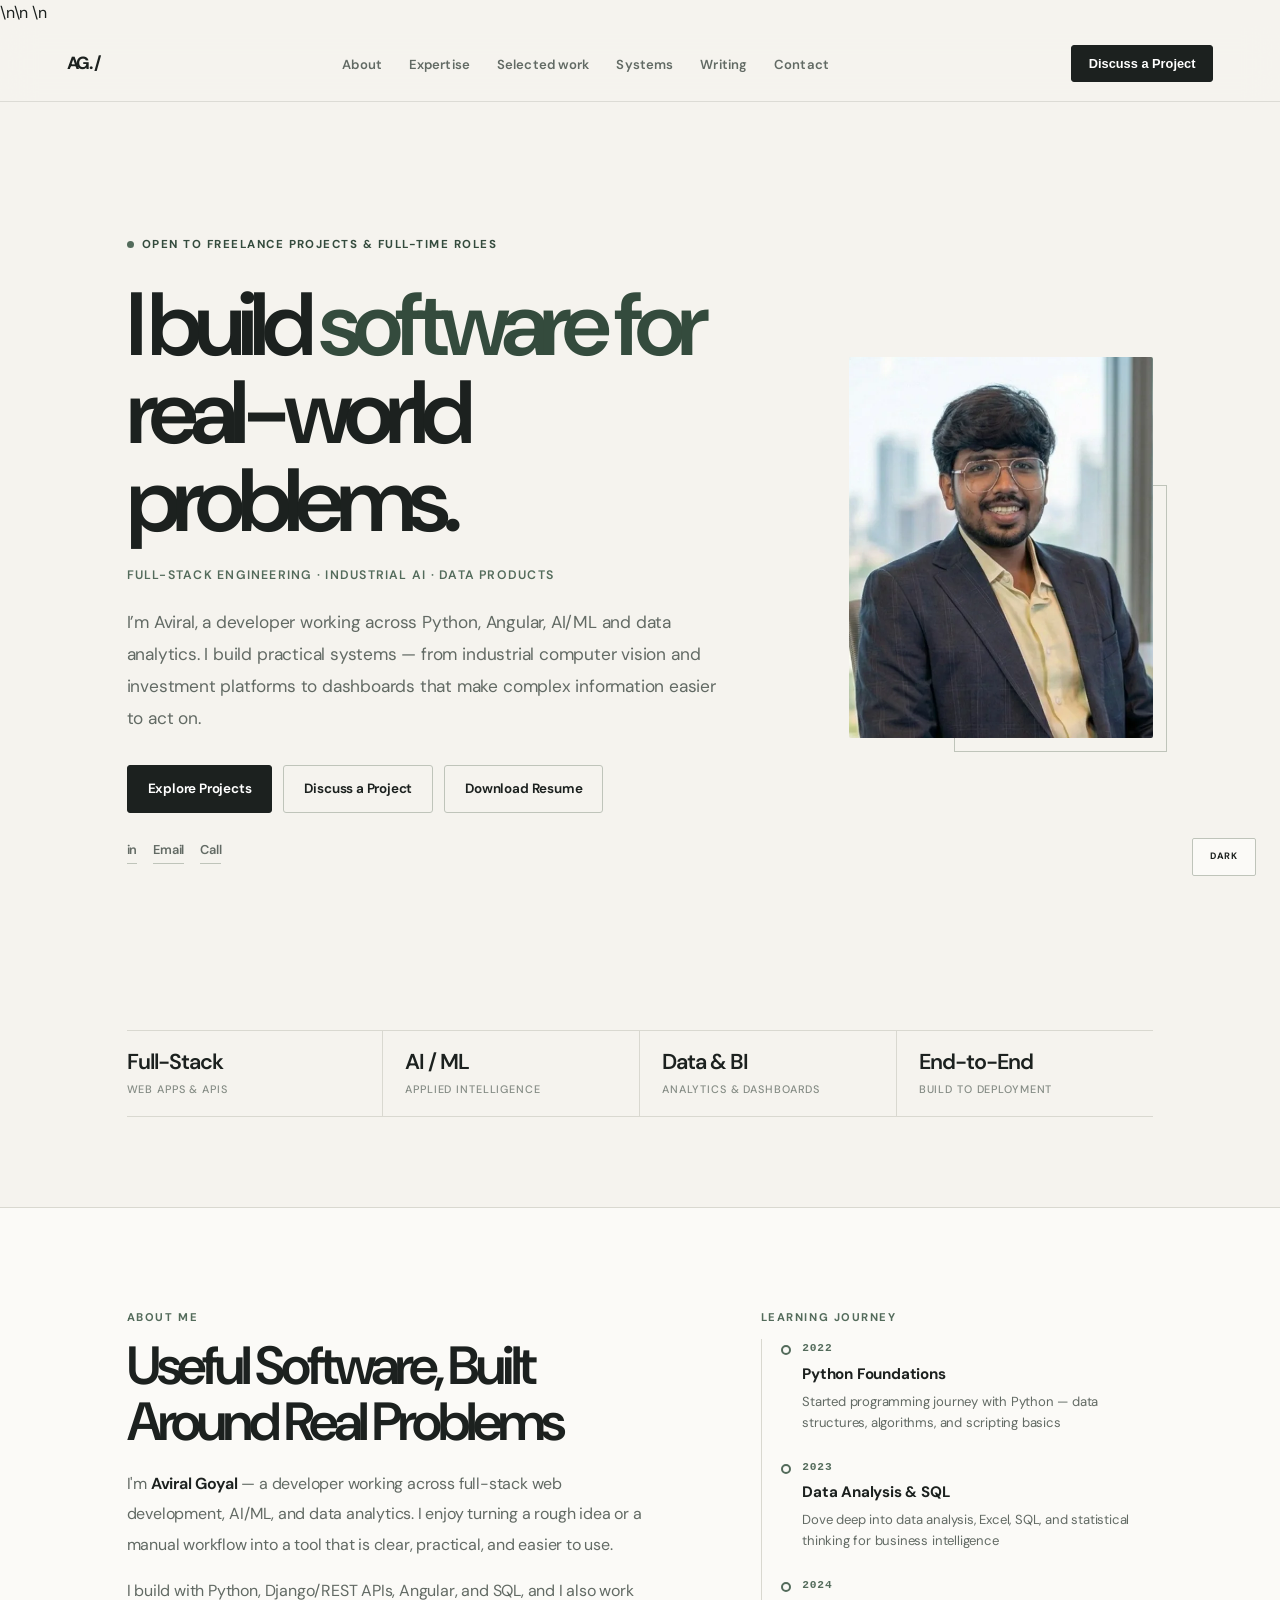
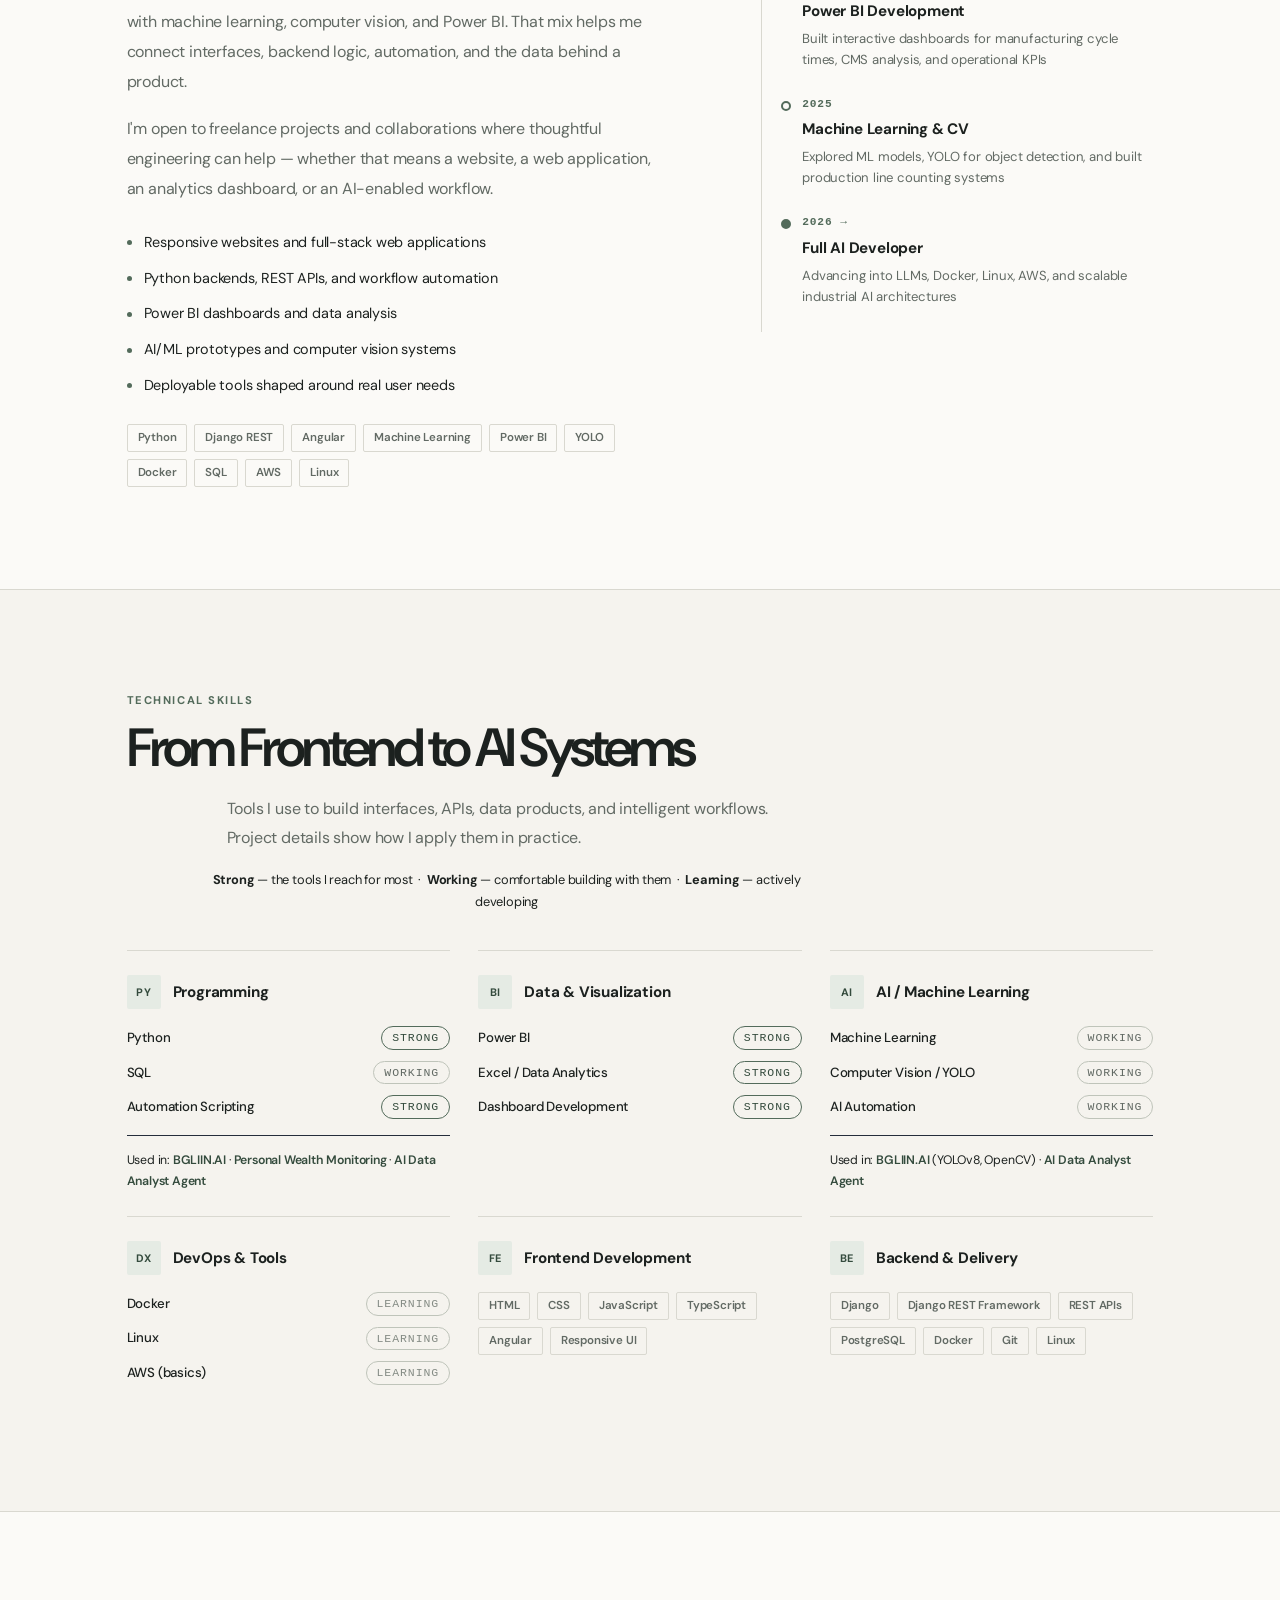
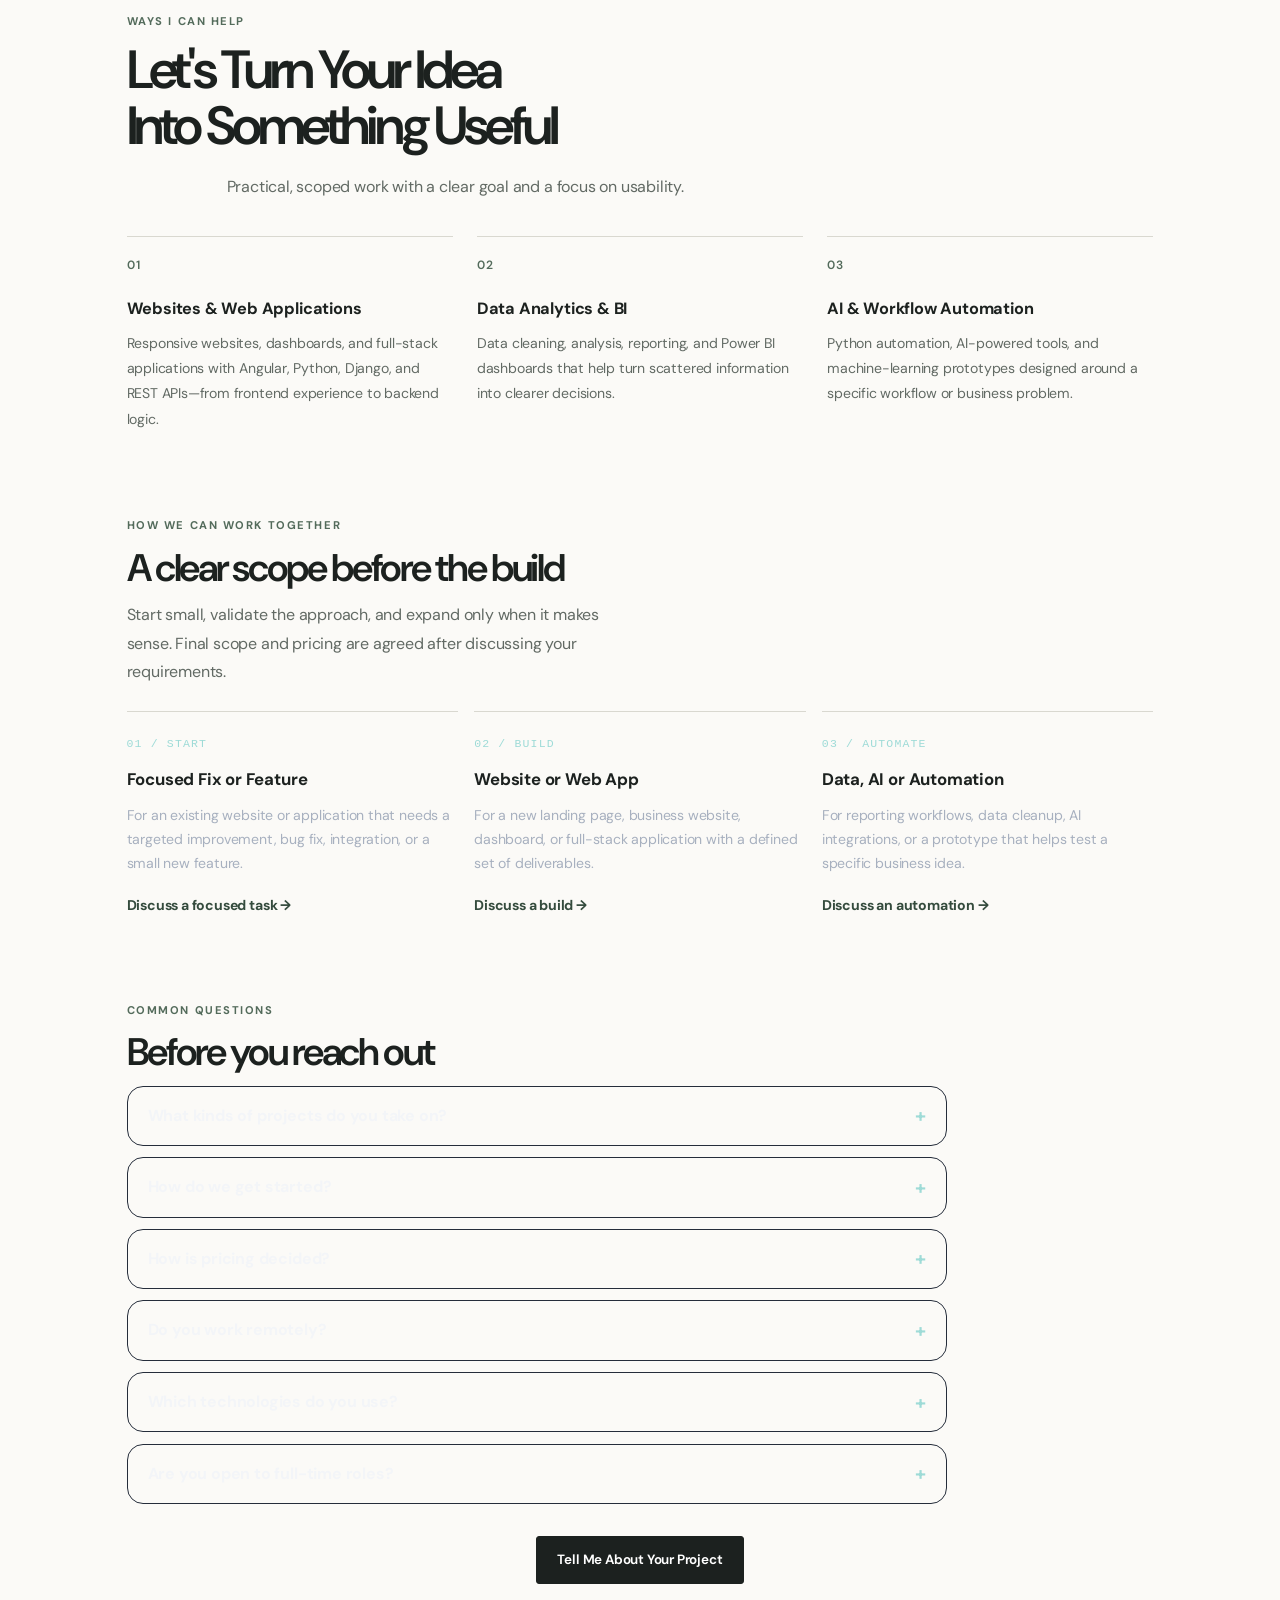
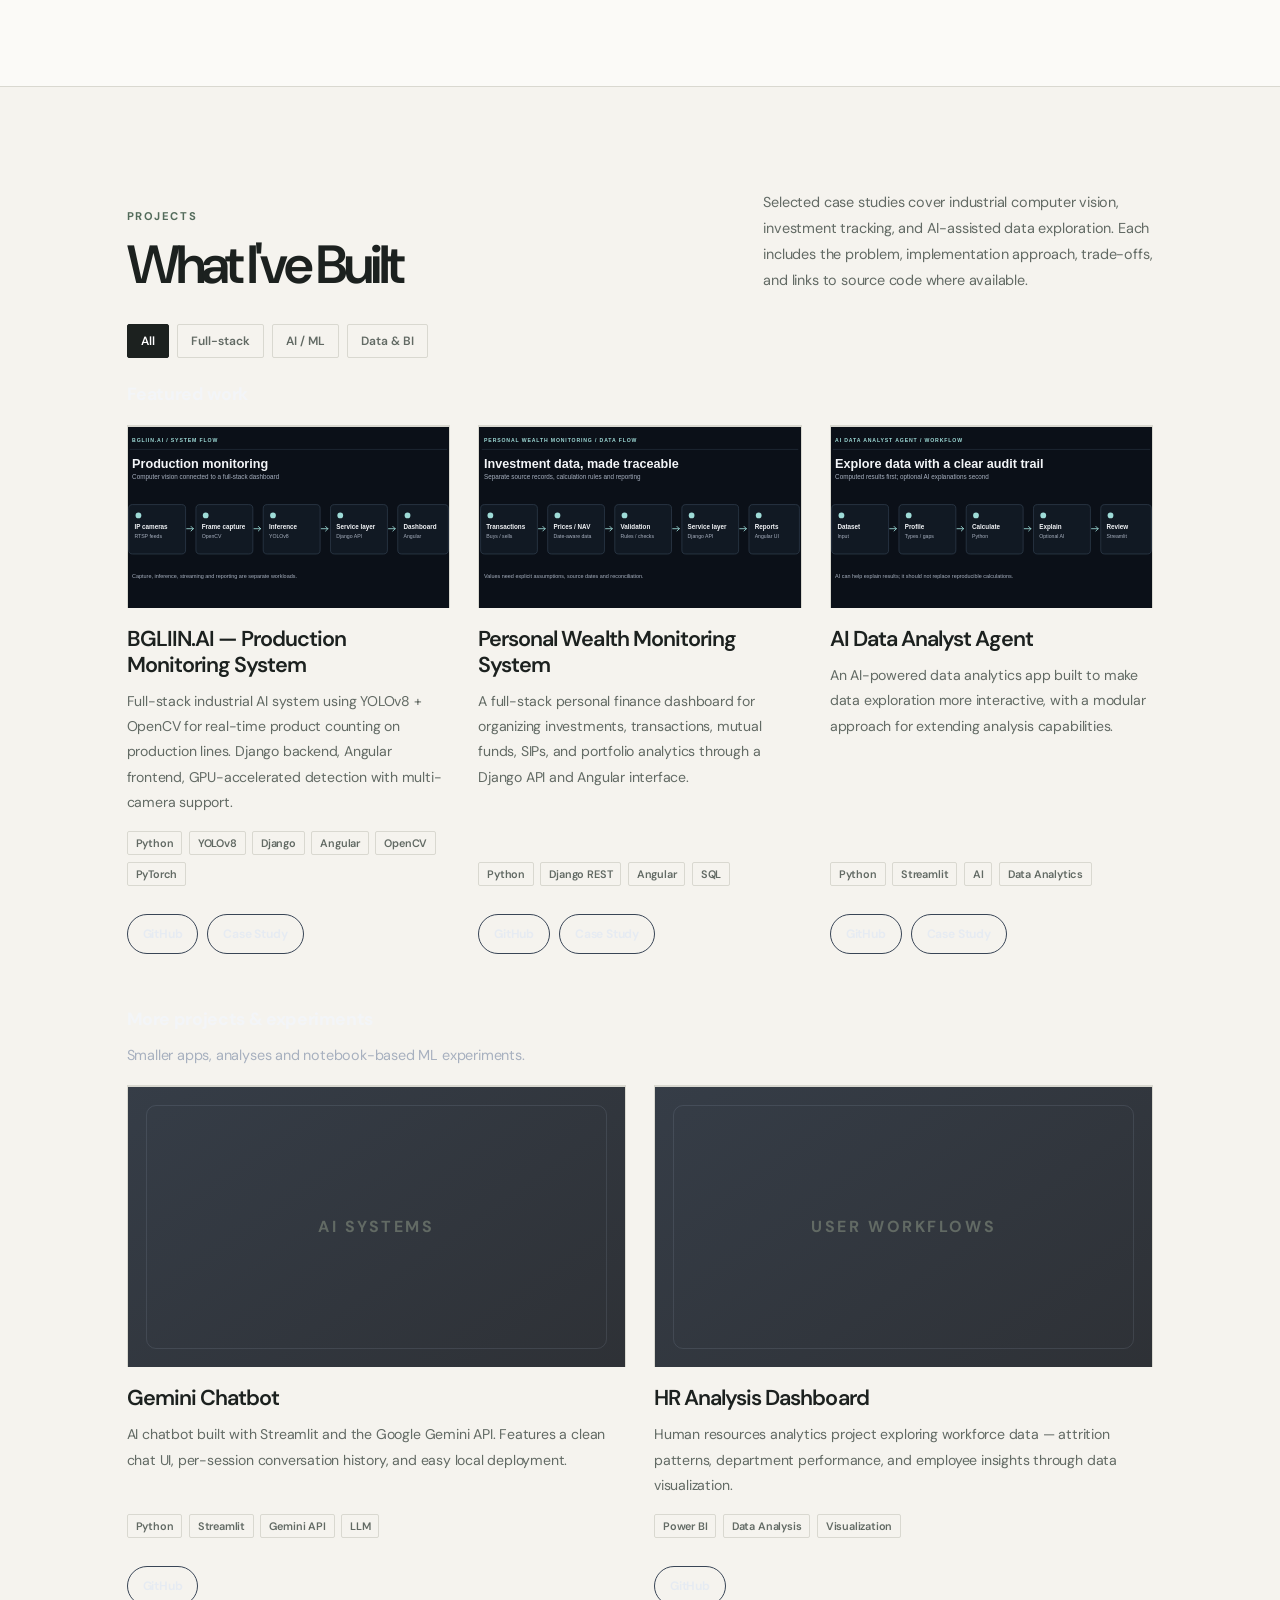
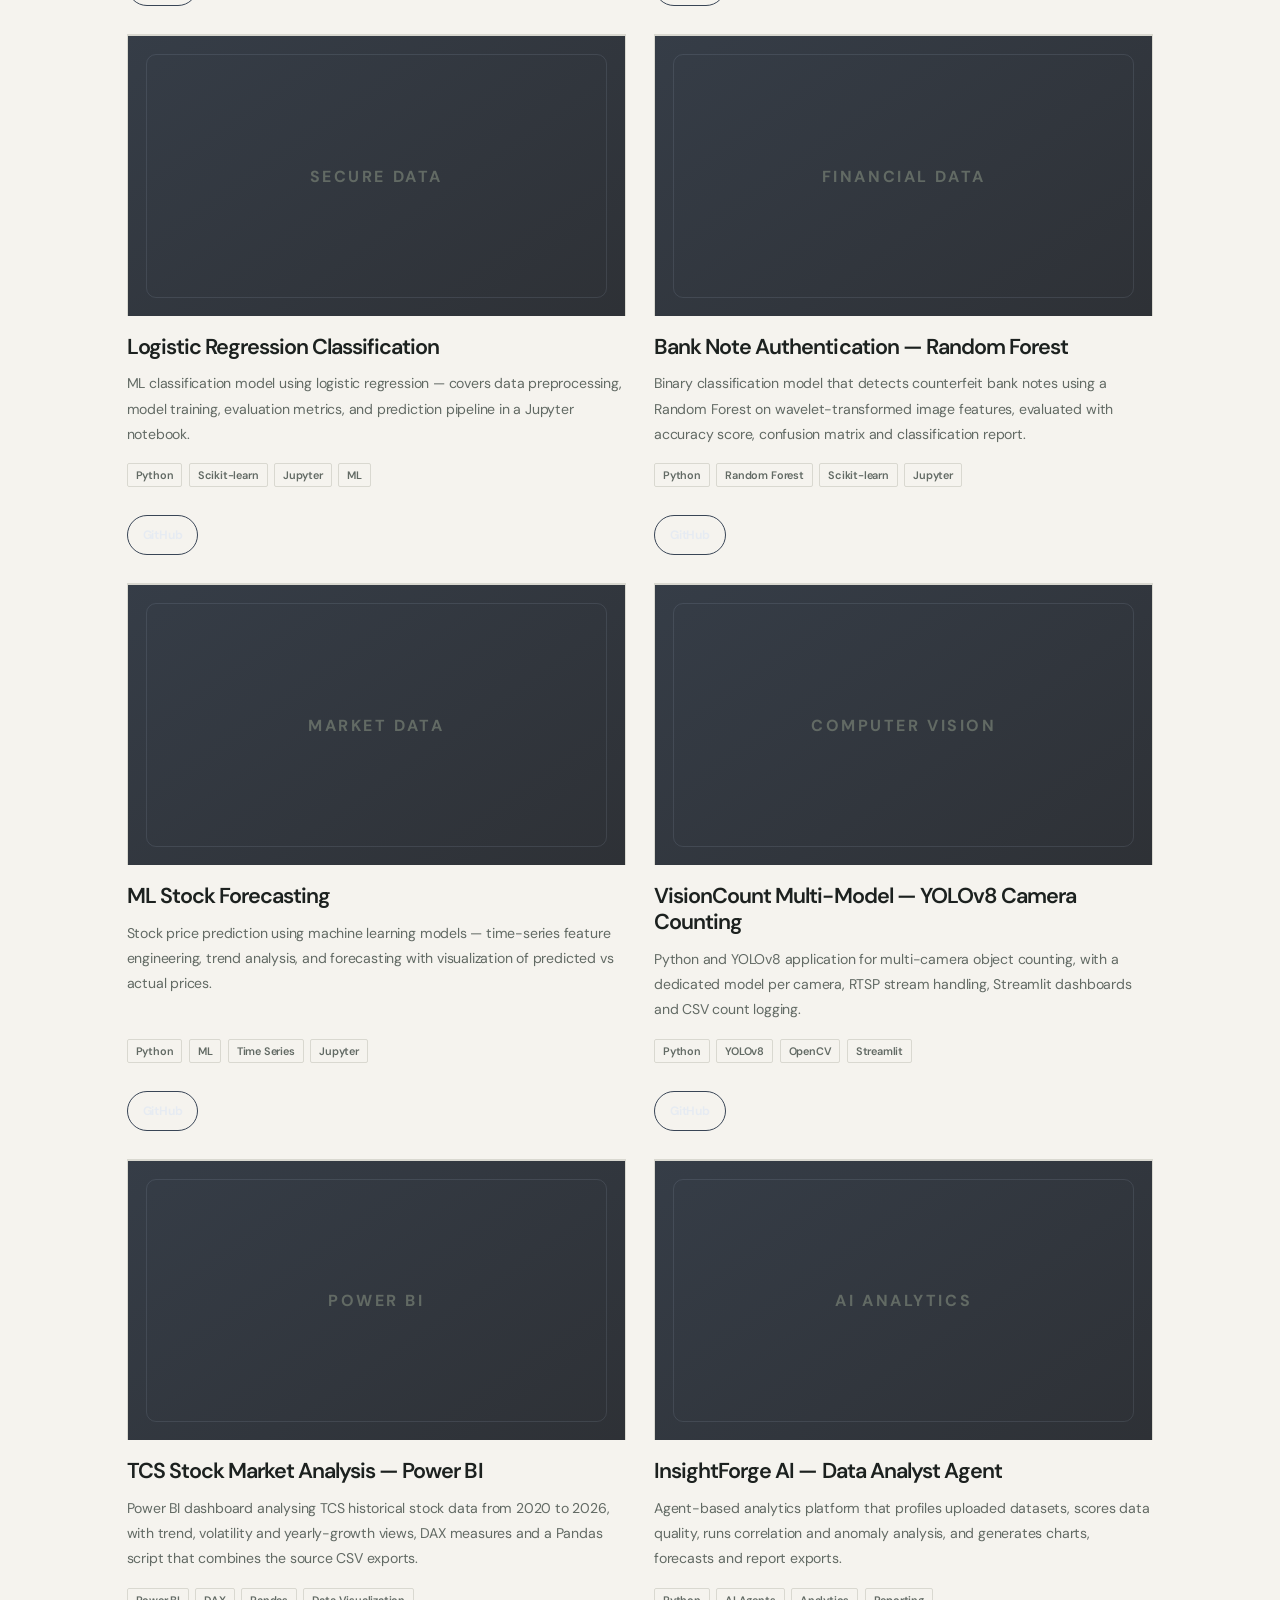
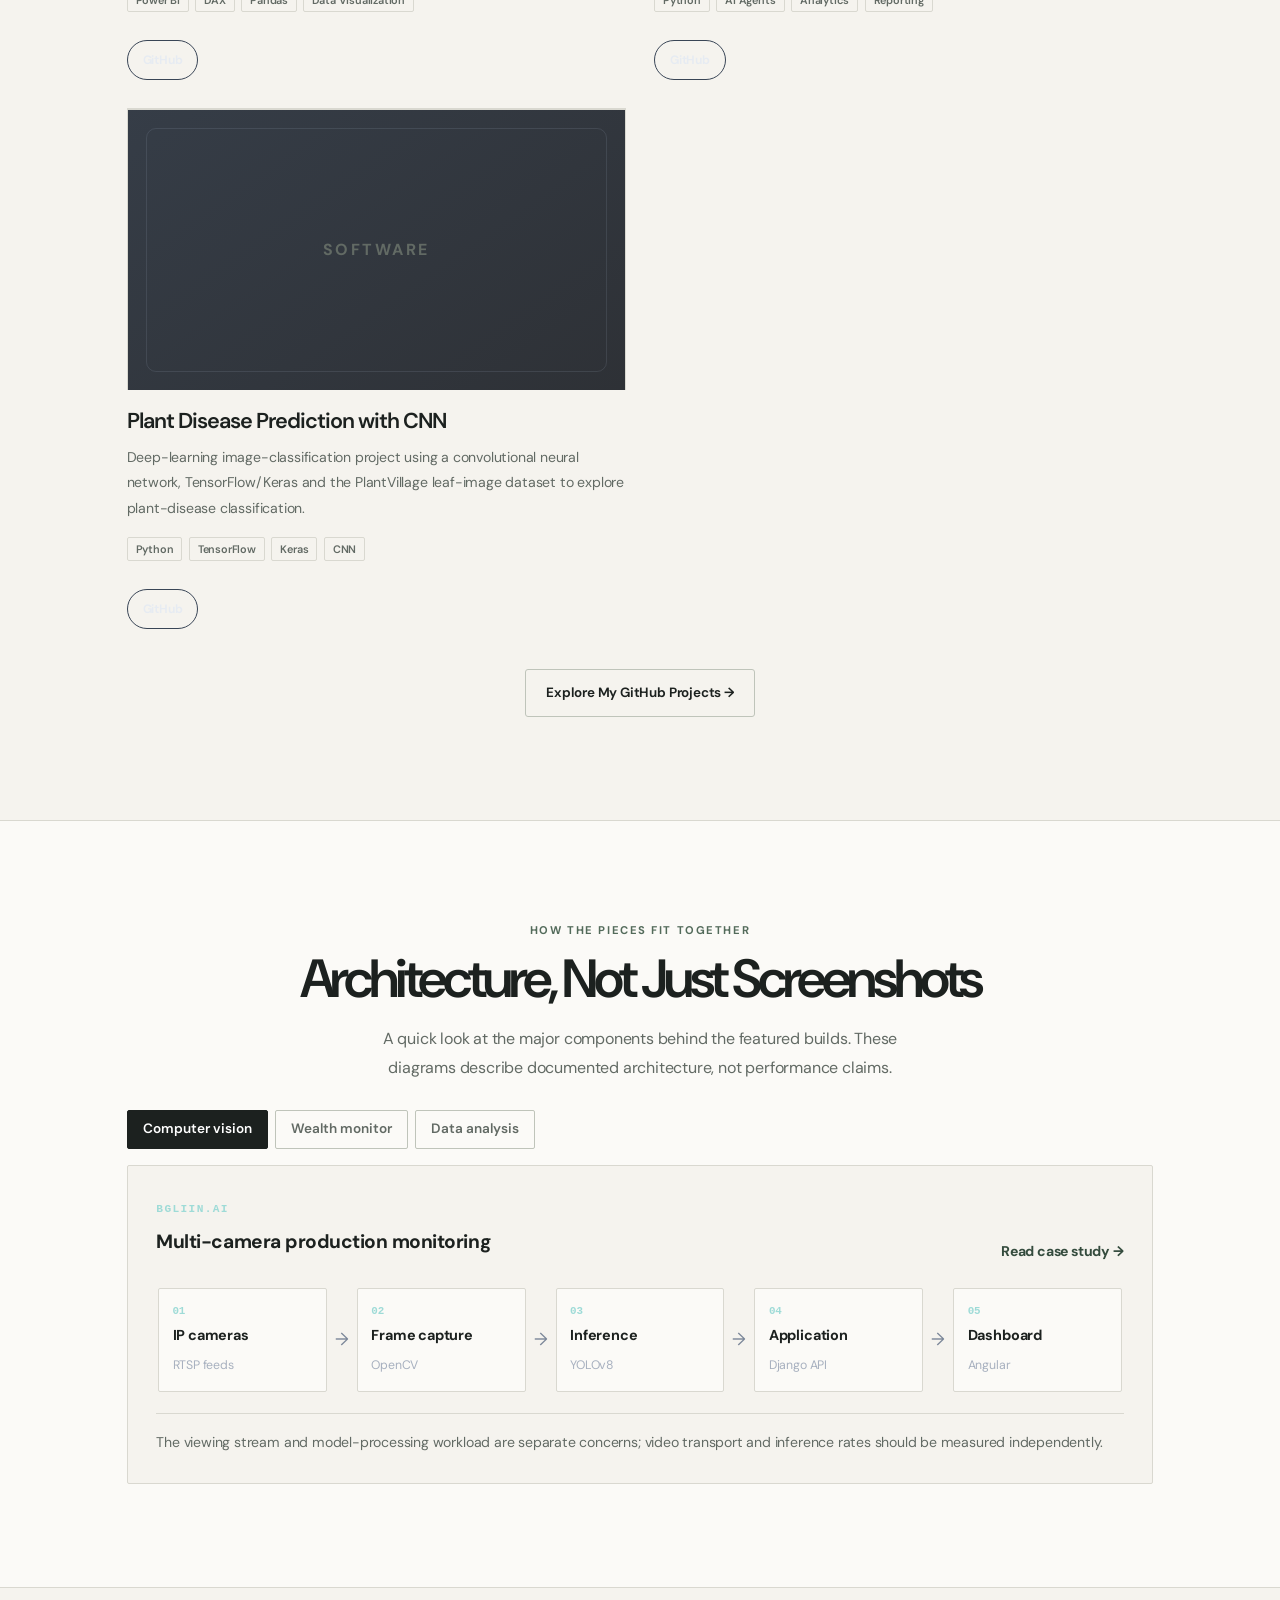
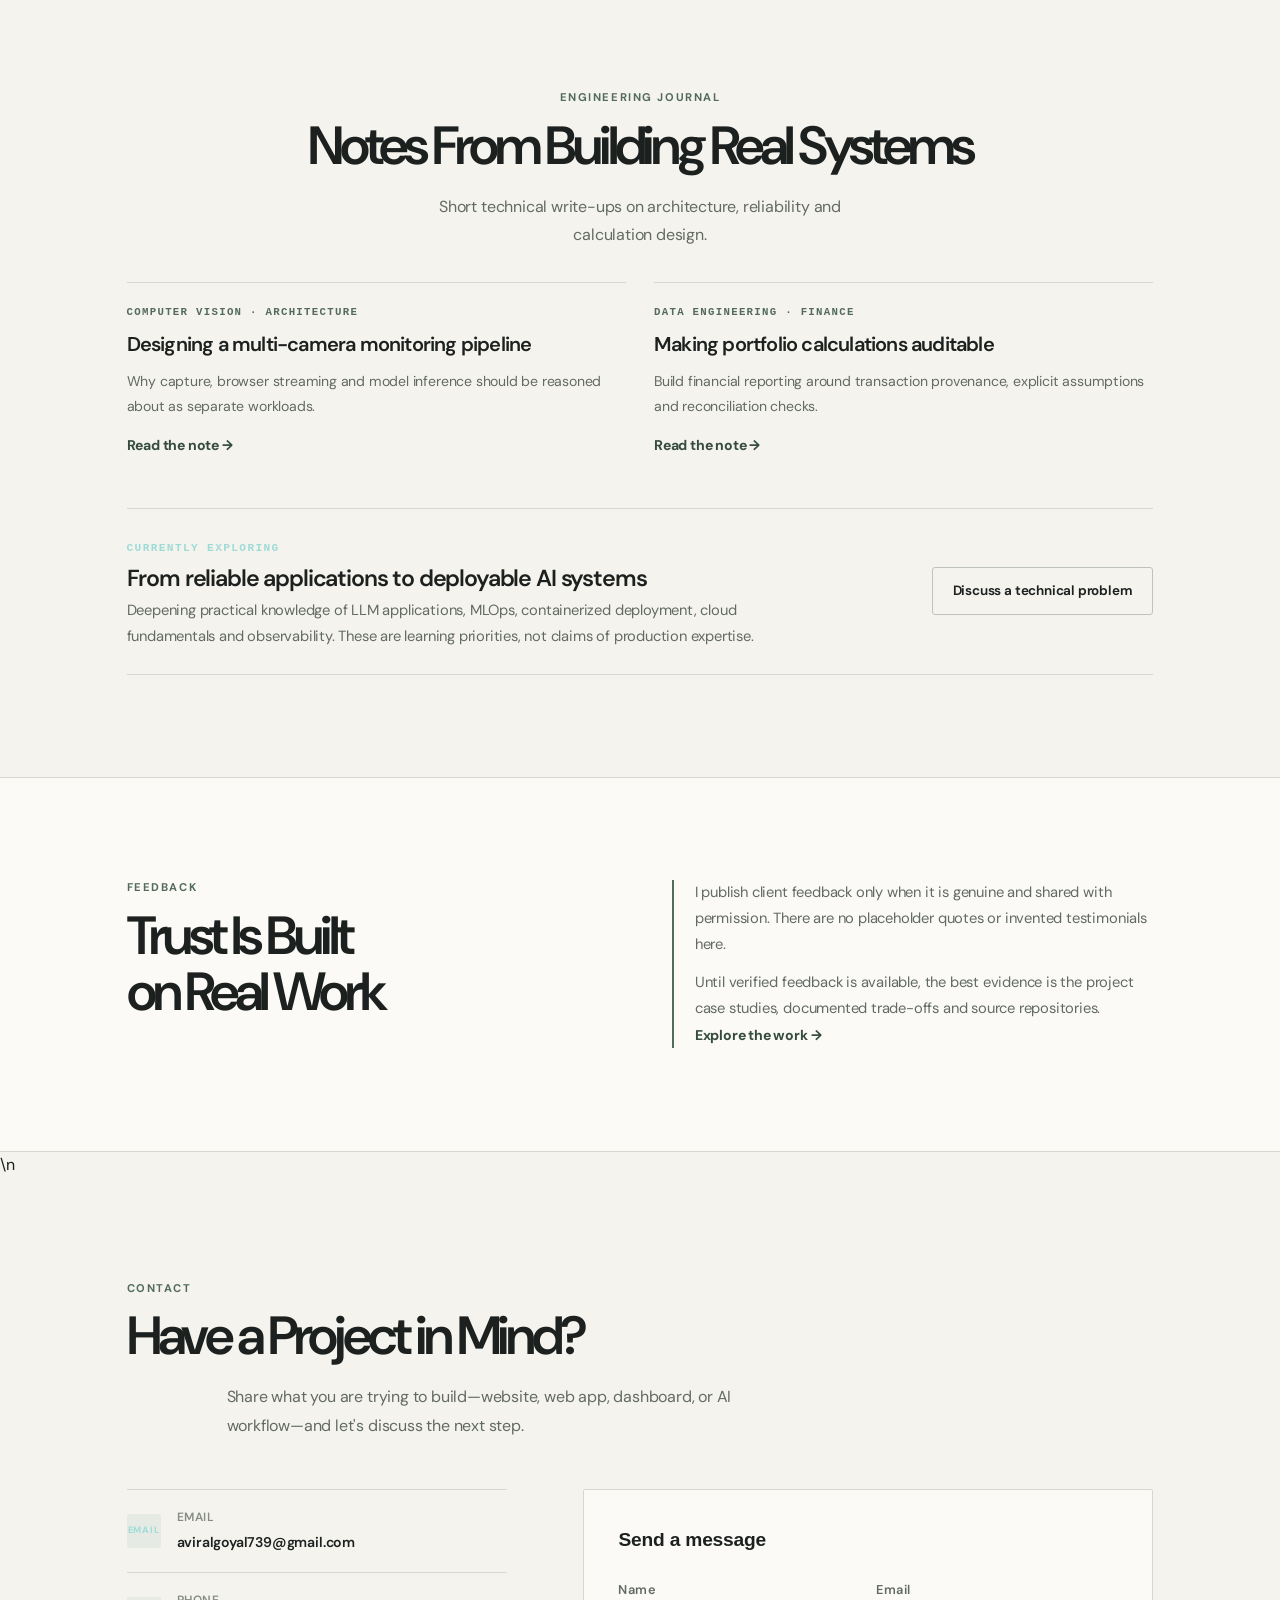
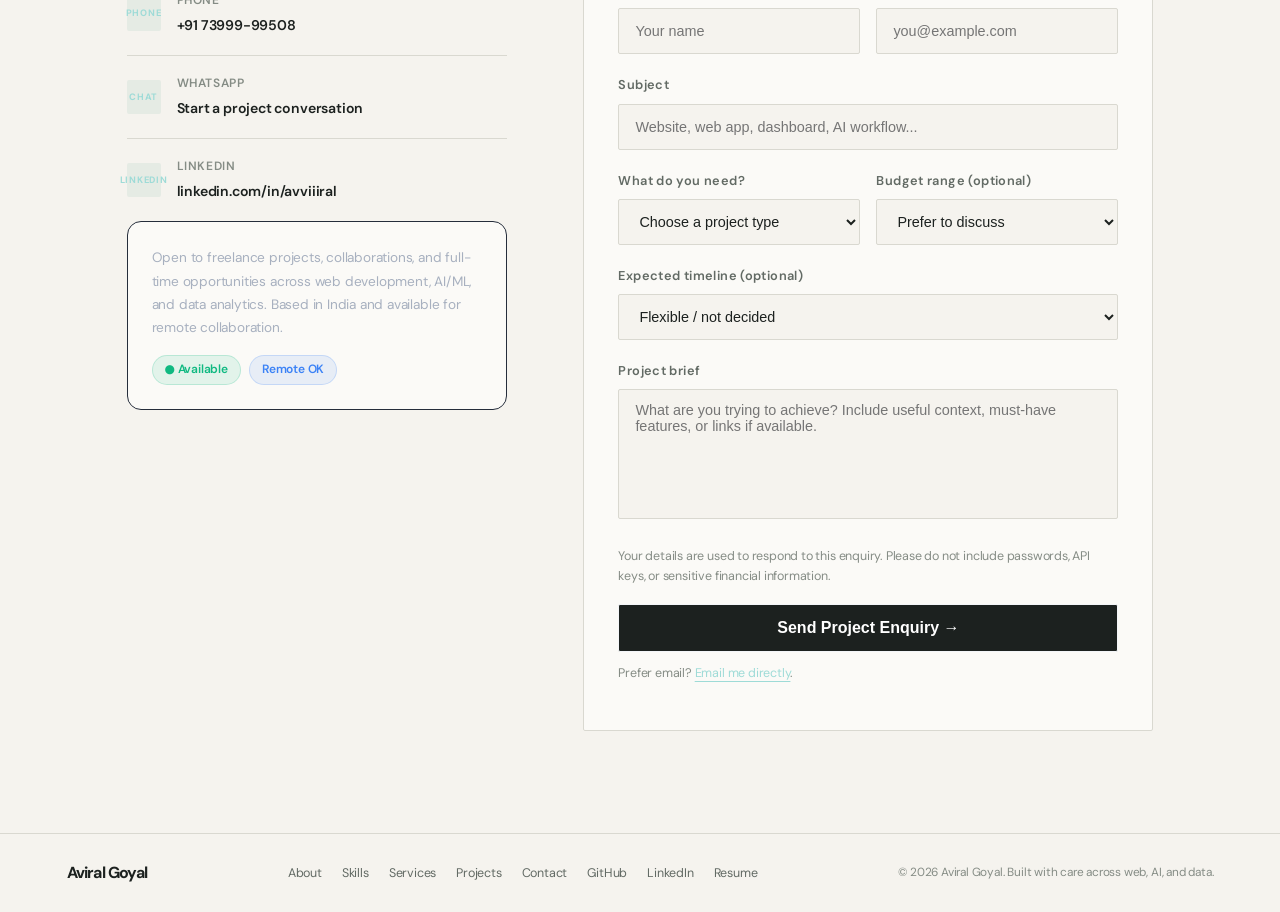
==== index.html @ bc80d5e1 "Replace remaining portfolio emoji with editorial labels" ====
<!DOCTYPE html>
<html lang="en">
<head>
<meta charset="UTF-8">
<meta name="viewport" content="width=device-width, initial-scale=1.0">
<title>Aviral Goyal | Software Developer, AI/ML &amp; Data Analytics</title>
<meta name="description" content="Aviral Goyal builds software with Python, Django, Angular, AI/ML, computer vision and Power BI. Explore engineering projects and technical case studies.">
<meta name="author" content="Aviral Goyal">
<meta name="referrer" content="strict-origin-when-cross-origin">
<meta name="robots" content="index, follow">
<meta name="theme-color" content="#f5f3ee">
<link rel="canonical" href="https://aviral-goyal.netlify.app/">
<meta property="og:type" content="website">
<meta property="og:title" content="Aviral Goyal | Software Developer, AI/ML &amp; Data Analytics">
<meta property="og:description" content="Software engineering projects spanning Python, Django, Angular, AI/ML, computer vision, Power BI dashboards and data analytics by Aviral Goyal.">
<meta property="og:locale" content="en_IN">
<meta property="og:url" content="https://aviral-goyal.netlify.app/">
<meta name="twitter:title" content="Aviral Goyal | Software Developer, AI/ML &amp; Data Analytics">
<meta name="twitter:description" content="Software engineering projects spanning Python, Django, Angular, AI/ML, computer vision, Power BI dashboards and data analytics by Aviral Goyal.">
<meta property="og:site_name" content="Aviral Goyal">
<meta property="og:image" content="https://aviral-goyal.netlify.app/og-image.jpg">
<meta property="og:image:width" content="1200">
<meta property="og:image:height" content="630">
<meta property="og:image:alt" content="Aviral Goyal, full-stack developer working across web apps, AI/ML and data analytics">
<meta name="twitter:image" content="https://aviral-goyal.netlify.app/og-image.jpg">
<meta name="twitter:card" content="summary_large_image">
<link rel="sitemap" type="application/xml" href="/sitemap.xml">
<script type="application/ld+json">
{
  "@context": "https://schema.org",
  "@graph": [
    {
      "@type": "Person",
      "@id": "https://aviral-goyal.netlify.app/#person",
      "name": "Aviral Goyal",
      "url": "https://aviral-goyal.netlify.app/",
      "image": "https://aviral-goyal.netlify.app/profile.jpg",
      "jobTitle": "Software Developer working across AI/ML and Data Analytics",
      "sameAs": [
        "https://github.com/avviiiral",
        "https://www.linkedin.com/in/avviiiral"
      ],
      "knowsAbout": [
        "Data analytics", "Power BI", "DAX", "SQL", "Python",
        "Machine learning", "Computer vision", "YOLOv8", "OpenCV",
        "Django REST Framework", "Angular", "Full-stack web development"
      ]
    },
    {
      "@type": "WebSite",
      "@id": "https://aviral-goyal.netlify.app/#website",
      "url": "https://aviral-goyal.netlify.app/",
      "name": "Aviral Goyal — Portfolio",
      "inLanguage": "en-IN",
      "publisher": {
        "@id": "https://aviral-goyal.netlify.app/#person"
      }
    }
  ]
}
</script>
<link rel="preconnect" href="https://fonts.googleapis.com">
<link rel="preconnect" href="https://fonts.gstatic.com" crossorigin>
<link rel="preconnect" href="https://fonts.googleapis.com">\n<link rel="preconnect" href="https://fonts.gstatic.com" crossorigin>\n<link href="https://fonts.googleapis.com/css2?family=DM+Sans:wght@400;500;600;700&family=Instrument+Serif:ital@0;1&display=swap" rel="stylesheet">
<link rel="stylesheet" href="/portfolio-refresh.css">\n<link rel="stylesheet" href="/editorial.css">
  <link rel="icon" type="image/svg+xml" href="/favicon.svg">
</head>
<body>
<script>
// Restore the user's saved theme before first paint (light is the default).
try{if(localStorage.getItem('theme')==='dark')document.body.classList.add('dark')}catch(e){}
</script>
<a class="skip-link" href="#main-content">Skip to content</a>

<!-- Navigation -->
<nav id="navbar" aria-label="Primary">
  <div class="nav-logo">AG.</div>
  <ul class="nav-links" id="primary-navigation">
    <li><a href="#about">About</a></li>
    <li><a href="#skills">Expertise</a></li>
    <li><a href="#projects">Selected work</a></li>
    <li><a href="#architecture">Systems</a></li>
    <li><a href="#notes">Writing</a></li>
    <li><a href="#contact">Contact</a></li>
  </ul>
  <button class="nav-cta" onclick="document.getElementById('contact').scrollIntoView({behavior:'smooth'})">
    Discuss a Project
  </button>
  <button class="menu-toggle" id="menuToggle" type="button" aria-label="Open navigation menu" aria-expanded="false" aria-controls="primary-navigation">
    <span></span><span></span><span></span>
  </button>
</nav>

<!-- Hero -->
<main id="main-content">
<section id="hero">
  <div class="container">
    <div class="hero-grid">
      <div>
        <div class="hero-tag">
          <span class="hero-tag-dot"></span>
          Open to Freelance Projects &amp; Full-Time Roles
        </div>
        <h1 class="hero-h1">
          I build <span class="gradient-text">software for</span><br>real-world problems.
        </h1>
        <div class="type-wrap">
          Full-stack engineering · Industrial AI · Data products
        </div>
        <p class="hero-sub">
          I’m Aviral, a developer working across Python, Angular, AI/ML and data analytics. I build practical systems — from industrial computer vision and investment platforms to dashboards that make complex information easier to act on.
        </p>
        <div class="hero-btns">

  <!-- View Projects -->
  <a href="#projects" class="btn-primary">
    Explore Projects
  </a>

  <!-- Contact -->
  <a href="#contact" class="btn-secondary">
    Discuss a Project
  </a>

  <!-- Resume Download -->
  <a href="Aviral_Goyal_Resume.pdf" download class="btn-secondary">
    Download Resume
  </a>

</div>
        <div class="hero-socials">

  <!-- LinkedIn -->
  <a
    href="https://www.linkedin.com/in/avviiiral/"
    target="_blank"
    rel="noopener"
    class="social-link"
    title="LinkedIn" aria-label="Aviral on LinkedIn (opens in a new tab)"
  >
    in
  </a>

  <!-- Email -->
  <a
    href="mailto:aviralgoyal739@gmail.com"
    class="social-link"
    title="Email" aria-label="Email Aviral"
  >
    Email
  </a>

  <!-- Phone -->
  <a
    href="tel:+917399999508"
    class="social-link"
    title="Phone" aria-label="Call Aviral"
  >
    Call
  </a>

</div>
      </div>
      <div class="hero-visual">
  <div class="hero-portrait-frame">
    <picture>
      <source srcset="profile.webp" type="image/webp">
      <img class="hero-portrait" src="profile.jpg" alt="Portrait of Aviral Goyal" width="380" height="380" fetchpriority="high" decoding="async">
    </picture>
  </div>
</div>
    <div class="stats-row">
      <div class="stat-card"><div class="stat-num">Full-Stack</div><div class="stat-label">Web Apps &amp; APIs</div></div>
      <div class="stat-card"><div class="stat-num">AI / ML</div><div class="stat-label">Applied Intelligence</div></div>
      <div class="stat-card"><div class="stat-num">Data &amp; BI</div><div class="stat-label">Analytics &amp; Dashboards</div></div>
      <div class="stat-card"><div class="stat-num">End-to-End</div><div class="stat-label">Build to Deployment</div></div>
    </div>
  </div>
  </div>
</section>

<!-- About -->
<section id="about">
  <div class="container">
    <div class="about-grid">
      <div>
        <div class="section-tag">About Me</div>
        <h2 class="section-h2">Useful Software, Built Around Real Problems</h2>
        <div class="about-text">
          <p>I'm <strong>Aviral Goyal</strong> — a developer working across full-stack web development, AI/ML, and data analytics. I enjoy turning a rough idea or a manual workflow into a tool that is clear, practical, and easier to use.</p>
          <p>I build with Python, Django/REST APIs, Angular, and SQL, and I also work with machine learning, computer vision, and Power BI. That mix helps me connect interfaces, backend logic, automation, and the data behind a product.</p>
          <p>I'm open to freelance projects and collaborations where thoughtful engineering can help — whether that means a website, a web application, an analytics dashboard, or an AI-enabled workflow.</p>
        </div>
        <div class="about-highlights">
          <div class="highlight-item"><span class="highlight-dot"></span>Responsive websites and full-stack web applications</div>
          <div class="highlight-item"><span class="highlight-dot"></span>Python backends, REST APIs, and workflow automation</div>
          <div class="highlight-item"><span class="highlight-dot"></span>Power BI dashboards and data analysis</div>
          <div class="highlight-item"><span class="highlight-dot"></span>AI/ML prototypes and computer vision systems</div>
          <div class="highlight-item"><span class="highlight-dot"></span>Deployable tools shaped around real user needs</div>
        </div>
        <div class="tech-badges">
          <span class="badge">Python</span>
          <span class="badge">Django REST</span>
          <span class="badge">Angular</span>
          <span class="badge">Machine Learning</span>
          <span class="badge">Power BI</span>
          <span class="badge">YOLO</span>
          <span class="badge">Docker</span>
          <span class="badge">SQL</span>
          <span class="badge">AWS</span>
          <span class="badge">Linux</span>
        </div>
      </div>
      <div>
        <div class="section-tag">Learning Journey</div>
        <div class="timeline">
          <div class="tl-item">
            <div class="tl-year">2022</div>
            <div class="tl-title">Python Foundations</div>
            <div class="tl-desc">Started programming journey with Python — data structures, algorithms, and scripting basics</div>
          </div>
          <div class="tl-item">
            <div class="tl-year">2023</div>
            <div class="tl-title">Data Analysis &amp; SQL</div>
            <div class="tl-desc">Dove deep into data analysis, Excel, SQL, and statistical thinking for business intelligence</div>
          </div>
          <div class="tl-item">
            <div class="tl-year">2024</div>
            <div class="tl-title">Power BI Development</div>
            <div class="tl-desc">Built interactive dashboards for manufacturing cycle times, CMS analysis, and operational KPIs</div>
          </div>
          <div class="tl-item">
            <div class="tl-year">2025</div>
            <div class="tl-title">Machine Learning &amp; CV</div>
            <div class="tl-desc">Explored ML models, YOLO for object detection, and built production line counting systems</div>
          </div>
          <div class="tl-item active">
            <div class="tl-year">2026 →</div>
            <div class="tl-title">Full AI Developer</div>
            <div class="tl-desc">Advancing into LLMs, Docker, Linux, AWS, and scalable industrial AI architectures</div>
          </div>
        </div>
      </div>
    </div>
  </div>
</section>

<!-- Skills -->
<section id="skills">
  <div class="container">
    <div style="text-align:center">
      <div class="section-tag" style="justify-content:center;display:flex">Technical Skills</div>
      <h2 class="section-h2">From Frontend to AI Systems</h2>
      <p class="section-sub" style="margin:0 auto">Tools I use to build interfaces, APIs, data products, and intelligent workflows. Project details show how I apply them in practice.</p>
      <p class="skill-legend"><strong>Strong</strong> — the tools I reach for most &nbsp;·&nbsp; <strong>Working</strong> — comfortable building with them &nbsp;·&nbsp; <strong>Learning</strong> — actively developing</p>
    </div>
    <div class="skills-grid">
      <div class="skill-card">
        <div class="skill-card-header">
          <div class="skill-icon blue" aria-hidden="true">PY</div>
          <div class="skill-cat-title">Programming</div>
        </div>
        <div class="skill-items">
          <div class="skill-item">
            <div class="skill-name-row"><span class="skill-name">Python</span><span class="skill-tier" data-level="3">Strong</span></div>
          </div>
          <div class="skill-item">
            <div class="skill-name-row"><span class="skill-name">SQL</span><span class="skill-tier" data-level="2">Working</span></div>
          </div>
          <div class="skill-item">
            <div class="skill-name-row"><span class="skill-name">Automation Scripting</span><span class="skill-tier" data-level="3">Strong</span></div>
          </div>
        </div>
        <p class="skill-used">Used in: <a href="/projects/bgliin-ai.html">BGLIIN.AI</a> · <a href="/projects/personal-wealth-monitoring.html">Personal Wealth Monitoring</a> · <a href="/projects/ai-data-analyst-agent.html">AI Data Analyst Agent</a></p>
      </div>
      <div class="skill-card">
        <div class="skill-card-header">
          <div class="skill-icon purple" aria-hidden="true">BI</div>
          <div class="skill-cat-title">Data &amp; Visualization</div>
        </div>
        <div class="skill-items">
          <div class="skill-item">
            <div class="skill-name-row"><span class="skill-name">Power BI</span><span class="skill-tier" data-level="3">Strong</span></div>
          </div>
          <div class="skill-item">
            <div class="skill-name-row"><span class="skill-name">Excel / Data Analytics</span><span class="skill-tier" data-level="3">Strong</span></div>
          </div>
          <div class="skill-item">
            <div class="skill-name-row"><span class="skill-name">Dashboard Development</span><span class="skill-tier" data-level="3">Strong</span></div>
          </div>
        </div>
      </div>
      <div class="skill-card">
        <div class="skill-card-header">
          <div class="skill-icon cyan" aria-hidden="true">AI</div>
          <div class="skill-cat-title">AI / Machine Learning</div>
        </div>
        <div class="skill-items">
          <div class="skill-item">
            <div class="skill-name-row"><span class="skill-name">Machine Learning</span><span class="skill-tier" data-level="2">Working</span></div>
          </div>
          <div class="skill-item">
            <div class="skill-name-row"><span class="skill-name">Computer Vision / YOLO</span><span class="skill-tier" data-level="2">Working</span></div>
          </div>
          <div class="skill-item">
            <div class="skill-name-row"><span class="skill-name">AI Automation</span><span class="skill-tier" data-level="2">Working</span></div>
          </div>
        </div>
        <p class="skill-used">Used in: <a href="/projects/bgliin-ai.html">BGLIIN.AI</a> (YOLOv8, OpenCV) · <a href="/projects/ai-data-analyst-agent.html">AI Data Analyst Agent</a></p>
      </div>
      <div class="skill-card">
        <div class="skill-card-header">
          <div class="skill-icon green" aria-hidden="true">DX</div>
          <div class="skill-cat-title">DevOps &amp; Tools</div>
        </div>
        <div class="skill-items">
          <div class="skill-item">
            <div class="skill-name-row"><span class="skill-name">Docker</span><span class="skill-tier" data-level="1">Learning</span></div>
          </div>
          <div class="skill-item">
            <div class="skill-name-row"><span class="skill-name">Linux</span><span class="skill-tier" data-level="1">Learning</span></div>
          </div>
          <div class="skill-item">
            <div class="skill-name-row"><span class="skill-name">AWS (basics)</span><span class="skill-tier" data-level="1">Learning</span></div>
          </div>
        </div>
      </div>

      <div class="skill-card">
        <div class="skill-card-header">
          <div class="skill-icon blue" aria-hidden="true">FE</div>
          <div class="skill-cat-title">Frontend Development</div>
        </div>
        <div class="tech-badges" style="margin-top:0">
          <span class="badge">HTML</span><span class="badge">CSS</span><span class="badge">JavaScript</span><span class="badge">TypeScript</span><span class="badge">Angular</span><span class="badge">Responsive UI</span>
        </div>
      </div>
      <div class="skill-card">
        <div class="skill-card-header">
          <div class="skill-icon green" aria-hidden="true">BE</div>
          <div class="skill-cat-title">Backend &amp; Delivery</div>
        </div>
        <div class="tech-badges" style="margin-top:0">
          <span class="badge">Django</span><span class="badge">Django REST Framework</span><span class="badge">REST APIs</span><span class="badge">PostgreSQL</span><span class="badge">Docker</span><span class="badge">Git</span><span class="badge">Linux</span>
        </div>
      </div>
    </div>
  </div>
</section>

<!-- Services -->
<section id="services">
  <div class="container">
    <div style="text-align:center">
      <div class="section-tag" style="justify-content:center;display:flex">Ways I Can Help</div>
      <h2 class="section-h2">Let's Turn Your Idea Into Something Useful</h2>
      <p class="section-sub" style="margin:0 auto">Practical, scoped work with a clear goal and a focus on usability.</p>
    </div>
    <div class="vision-grid service-grid" style="margin-top:3rem">
      <div class="vision-card">
        <div class="vision-num">01</div>
        <div class="vision-title">Websites &amp; Web Applications</div>
        <div class="vision-text">Responsive websites, dashboards, and full-stack applications with Angular, Python, Django, and REST APIs—from frontend experience to backend logic.</div>
      </div>
      <div class="vision-card">
        <div class="vision-num">02</div>
        <div class="vision-title">Data Analytics &amp; BI</div>
        <div class="vision-text">Data cleaning, analysis, reporting, and Power BI dashboards that help turn scattered information into clearer decisions.</div>
      </div>
      <div class="vision-card">
        <div class="vision-num">03</div>
        <div class="vision-title">AI &amp; Workflow Automation</div>
        <div class="vision-text">Python automation, AI-powered tools, and machine-learning prototypes designed around a specific workflow or business problem.</div>
      </div>
    </div>
    <div class="engagement-heading">
      <div class="section-tag">How We Can Work Together</div>
      <h3 class="engagement-title">A clear scope before the build</h3>
      <p class="section-sub">Start small, validate the approach, and expand only when it makes sense. Final scope and pricing are agreed after discussing your requirements.</p>
    </div>
    <div class="engagement-grid">
      <article class="engagement-card"><span class="engagement-kicker">01 / START</span><h4>Focused Fix or Feature</h4><p>For an existing website or application that needs a targeted improvement, bug fix, integration, or a small new feature.</p><a href="#contact" class="text-link" data-project-type="Website or web application">Discuss a focused task →</a></article>
      <article class="engagement-card"><span class="engagement-kicker">02 / BUILD</span><h4>Website or Web App</h4><p>For a new landing page, business website, dashboard, or full-stack application with a defined set of deliverables.</p><a href="#contact" class="text-link" data-project-type="Website or web application">Discuss a build →</a></article>
      <article class="engagement-card"><span class="engagement-kicker">03 / AUTOMATE</span><h4>Data, AI or Automation</h4><p>For reporting workflows, data cleanup, AI integrations, or a prototype that helps test a specific business idea.</p><a href="#contact" class="text-link" data-project-type="AI, data or automation">Discuss an automation →</a></article>
    </div>
    <div class="faq" id="faq">
      <div class="engagement-heading">
        <div class="section-tag">Common Questions</div>
        <h3 class="engagement-title">Before you reach out</h3>
      </div>
      <details class="faq-item"><summary>What kinds of projects do you take on?</summary><p>Websites and full-stack web applications, Power BI and data-analytics dashboards, and AI or automation workflows — from a focused fix or feature to a new build.</p></details>
      <details class="faq-item"><summary>How do we get started?</summary><p>Send a short brief through the form below: what you are trying to achieve, must-have features, and any useful links. Choosing a project type, budget range and timeline helps, but those fields are optional.</p></details>
      <details class="faq-item"><summary>How is pricing decided?</summary><p>Final scope and pricing are agreed after we discuss your requirements.</p></details>
      <details class="faq-item"><summary>Do you work remotely?</summary><p>Yes. I am based in India and available for remote collaboration.</p></details>
      <details class="faq-item"><summary>Which technologies do you use?</summary><p>Python, Django and Django REST Framework, Angular and TypeScript, SQL and PostgreSQL, Power BI, and machine-learning tools such as scikit-learn and YOLO. The skills section above has the full picture.</p></details>
      <details class="faq-item"><summary>Are you open to full-time roles?</summary><p>Yes. Alongside freelance work, I am open to full-time opportunities across web development, AI/ML and data analytics. My resume is available from the top of this page.</p></details>
    </div>
    <div style="text-align:center;margin-top:2rem">
      <a href="#contact" class="btn-primary">Tell Me About Your Project</a>
    </div>
  </div>
</section>

<!-- Projects -->
<section id="projects">
  <div class="container">
    <div class="projects-header">
      <div>
        <div class="section-tag">Projects</div>
        <h2 class="section-h2">What I've Built</h2>
      </div>
      <p class="projects-intro">Selected case studies cover industrial computer vision, investment tracking, and AI-assisted data exploration. Each includes the problem, implementation approach, trade-offs, and links to source code where available.</p>
    </div>
    <div class="project-filters" role="group" aria-label="Filter projects">
      <button type="button" class="filter-btn" data-filter="all" aria-pressed="true">All</button>
      <button type="button" class="filter-btn" data-filter="fullstack" aria-pressed="false">Full-stack</button>
      <button type="button" class="filter-btn" data-filter="ai" aria-pressed="false">AI / ML</button>
      <button type="button" class="filter-btn" data-filter="data" aria-pressed="false">Data &amp; BI</button>
    </div>
    <h3 class="projects-subhead" data-for="featured">Featured work</h3>
    <div class="projects-grid" data-group="featured">
      <div class="project-card" data-category="fullstack ai">
        <div class="project-img-wrap">
          <img class="project-preview" src="/assets/project-bgliin-ai.svg" alt="System flow from IP cameras through OpenCV capture, YOLOv8 inference and Django to an Angular dashboard" width="1200" height="630" loading="lazy" decoding="async">
        </div>
        <div class="project-body">
          <div class="project-title">BGLIIN.AI — Production Monitoring System</div>
          <div class="project-desc">Full-stack industrial AI system using YOLOv8 + OpenCV for real-time product counting on production lines. Django backend, Angular frontend, GPU-accelerated detection with multi-camera support.</div>
          <div class="project-tags">
            <span class="project-tag">Python</span>
            <span class="project-tag">YOLOv8</span>
            <span class="project-tag">Django</span>
            <span class="project-tag">Angular</span>
            <span class="project-tag">OpenCV</span>
            <span class="project-tag">PyTorch</span>
          </div>
          <div class="project-links">
            <a href="https://github.com/avviiiral/bgliin.ai" target="_blank" rel="noopener" class="project-btn" aria-label="BGLIIN.AI — Production Monitoring System on GitHub (opens in a new tab)" style="text-align:center;text-decoration:none">GitHub</a>

            <a href="/projects/bgliin-ai.html" class="project-btn case-study-link" aria-label="BGLIIN.AI — Production Monitoring System case study" style="text-align:center;text-decoration:none">Case Study</a>
          </div>
        </div>
      </div>
      <div class="project-card" data-category="fullstack data">
        <div class="project-img-wrap">
          <img class="project-preview" src="/assets/project-wealth-monitoring.svg" alt="Portfolio workflow connecting transaction data and market prices to validation, a Django API and Angular reports" width="1200" height="630" loading="lazy" decoding="async">
        </div>
        <div class="project-body">
          <div class="project-title">Personal Wealth Monitoring System</div>
          <div class="project-desc">A full-stack personal finance dashboard for organizing investments, transactions, mutual funds, SIPs, and portfolio analytics through a Django API and Angular interface.</div>
          <div class="project-tags">
            <span class="project-tag">Python</span><span class="project-tag">Django REST</span><span class="project-tag">Angular</span><span class="project-tag">SQL</span>
          </div>
          <div class="project-links">
            <a href="https://github.com/avviiiral/Personal_Wealth_Monitoring_System" target="_blank" rel="noopener noreferrer" class="project-btn" aria-label="Personal Wealth Monitoring System on GitHub (opens in a new tab)" style="text-align:center;text-decoration:none">GitHub</a>

            <a href="/projects/personal-wealth-monitoring.html" class="project-btn case-study-link" aria-label="Personal Wealth Monitoring System case study" style="text-align:center;text-decoration:none">Case Study</a>
          </div>
        </div>
      </div>
      <div class="project-card" data-category="ai data">
        <div class="project-img-wrap">
          <img class="project-preview" src="/assets/project-ai-data-analyst.svg" alt="Data analysis workflow from dataset profiling and Python calculations through optional AI explanation to Streamlit review" width="1200" height="630" loading="lazy" decoding="async">
        </div>
        <div class="project-body">
          <div class="project-title">AI Data Analyst Agent</div>
          <div class="project-desc">An AI-powered data analytics app built to make data exploration more interactive, with a modular approach for extending analysis capabilities.</div>
          <div class="project-tags">
            <span class="project-tag">Python</span><span class="project-tag">Streamlit</span><span class="project-tag">AI</span><span class="project-tag">Data Analytics</span>
          </div>
          <div class="project-links">
            <a href="https://github.com/avviiiral/AI-Data-Analyst-Agent_v1" target="_blank" rel="noopener noreferrer" class="project-btn" aria-label="AI Data Analyst Agent on GitHub (opens in a new tab)" style="text-align:center;text-decoration:none">GitHub</a>

            <a href="/projects/ai-data-analyst-agent.html" class="project-btn case-study-link" aria-label="AI Data Analyst Agent case study" style="text-align:center;text-decoration:none">Case Study</a>
          </div>
        </div>
      </div>
    </div>
    <h3 class="projects-subhead" data-for="more">More projects &amp; experiments</h3>
    <p class="projects-subnote" data-for="more">Smaller apps, analyses and notebook-based ML experiments.</p>
    <div class="projects-grid" data-group="more">
      <div class="project-card" data-category="ai">
        <div class="project-img-wrap">
          <div class="project-img cyan-bg" aria-hidden="true">AI SYSTEMS</div>
        </div>
        <div class="project-body">
          <div class="project-title">Gemini Chatbot</div>
          <div class="project-desc">AI chatbot built with Streamlit and the Google Gemini API. Features a clean chat UI, per-session conversation history, and easy local deployment.</div>
          <div class="project-tags">
            <span class="project-tag">Python</span>
            <span class="project-tag">Streamlit</span>
            <span class="project-tag">Gemini API</span>
            <span class="project-tag">LLM</span>
          </div>
          <div class="project-links">
            <a href="https://github.com/avviiiral/Gemini-Chatbot" target="_blank" rel="noopener" class="project-btn" aria-label="Gemini Chatbot on GitHub (opens in a new tab)" style="text-align:center;text-decoration:none">GitHub</a>
          </div>
        </div>
      </div>
      <div class="project-card" data-category="data">
        <div class="project-img-wrap">
          <div class="project-img purple-bg" aria-hidden="true">USER WORKFLOWS</div>
        </div>
        <div class="project-body">
          <div class="project-title">HR Analysis Dashboard</div>
          <div class="project-desc">Human resources analytics project exploring workforce data — attrition patterns, department performance, and employee insights through data visualization.</div>
          <div class="project-tags">
            <span class="project-tag">Power BI</span>
            <span class="project-tag">Data Analysis</span>
            <span class="project-tag">Visualization</span>
          </div>
          <div class="project-links">
            <a href="https://github.com/avviiiral/HR_Analisis" target="_blank" rel="noopener" class="project-btn" aria-label="HR Analysis Dashboard on GitHub (opens in a new tab)" style="text-align:center;text-decoration:none">GitHub</a>
          </div>
        </div>
      </div>
      <div class="project-card" data-category="ai">
        <div class="project-img-wrap">
          <div class="project-img green-bg" aria-hidden="true">SECURE DATA</div>
        </div>
        <div class="project-body">
          <div class="project-title">Logistic Regression Classification</div>
          <div class="project-desc">ML classification model using logistic regression — covers data preprocessing, model training, evaluation metrics, and prediction pipeline in a Jupyter notebook.</div>
          <div class="project-tags">
            <span class="project-tag">Python</span>
            <span class="project-tag">Scikit-learn</span>
            <span class="project-tag">Jupyter</span>
            <span class="project-tag">ML</span>
          </div>
          <div class="project-links">
            <a href="https://github.com/avviiiral/Logistic-Regression-Classification" target="_blank" rel="noopener" class="project-btn" aria-label="Logistic Regression Classification on GitHub (opens in a new tab)" style="text-align:center;text-decoration:none">GitHub</a>
          </div>
        </div>
      </div>
      <div class="project-card" data-category="ai">
        <div class="project-img-wrap">
          <div class="project-img amber-bg" aria-hidden="true">FINANCIAL DATA</div>
        </div>
        <div class="project-body">
          <div class="project-title">Bank Note Authentication — Random Forest</div>
          <div class="project-desc">Binary classification model that detects counterfeit bank notes using a Random Forest on wavelet-transformed image features, evaluated with accuracy score, confusion matrix and classification report.</div>
          <div class="project-tags">
            <span class="project-tag">Python</span>
            <span class="project-tag">Random Forest</span>
            <span class="project-tag">Scikit-learn</span>
            <span class="project-tag">Jupyter</span>
          </div>
          <div class="project-links">
            <a href="https://github.com/avviiiral/Bank-Note-Authentication-using-Random-Forest" target="_blank" rel="noopener" class="project-btn" aria-label="Bank Note Authentication — Random Forest on GitHub (opens in a new tab)" style="text-align:center;text-decoration:none">GitHub</a>
          </div>
        </div>
      </div>
      <div class="project-card" data-category="ai">
        <div class="project-img-wrap">
          <div class="project-img blue-bg" aria-hidden="true">MARKET DATA</div>
        </div>
        <div class="project-body">
          <div class="project-title">ML Stock Forecasting</div>
          <div class="project-desc">Stock price prediction using machine learning models — time-series feature engineering, trend analysis, and forecasting with visualization of predicted vs actual prices.</div>
          <div class="project-tags">
            <span class="project-tag">Python</span>
            <span class="project-tag">ML</span>
            <span class="project-tag">Time Series</span>
            <span class="project-tag">Jupyter</span>
          </div>
          <div class="project-links">
            <a href="https://github.com/avviiiral/Machine-Learning-Stock-Forecasting" target="_blank" rel="noopener" class="project-btn" aria-label="ML Stock Forecasting on GitHub (opens in a new tab)" style="text-align:center;text-decoration:none">GitHub</a>
          </div>
        </div>
      </div>
      <div class="project-card" data-category="ai">
        <div class="project-img-wrap"><div class="project-img cyan-bg" aria-hidden="true">COMPUTER VISION</div></div>
        <div class="project-body">
          <div class="project-title">VisionCount Multi-Model — YOLOv8 Camera Counting</div>
          <div class="project-desc">Python and YOLOv8 application for multi-camera object counting, with a dedicated model per camera, RTSP stream handling, Streamlit dashboards and CSV count logging.</div>
          <div class="project-tags"><span class="project-tag">Python</span><span class="project-tag">YOLOv8</span><span class="project-tag">OpenCV</span><span class="project-tag">Streamlit</span></div>
          <div class="project-links"><a href="https://github.com/avviiiral/visioncount-multi-model" target="_blank" rel="noopener" class="project-btn" aria-label="VisionCount Multi-Model — YOLOv8 Camera Counting on GitHub (opens in a new tab)" style="text-align:center;text-decoration:none">GitHub</a></div>
        </div>
      </div>
      <div class="project-card" data-category="data">
        <div class="project-img-wrap"><div class="project-img amber-bg" aria-hidden="true">POWER BI</div></div>
        <div class="project-body">
          <div class="project-title">TCS Stock Market Analysis — Power BI</div>
          <div class="project-desc">Power BI dashboard analysing TCS historical stock data from 2020 to 2026, with trend, volatility and yearly-growth views, DAX measures and a Pandas script that combines the source CSV exports.</div>
          <div class="project-tags"><span class="project-tag">Power BI</span><span class="project-tag">DAX</span><span class="project-tag">Pandas</span><span class="project-tag">Data Visualization</span></div>
          <div class="project-links"><a href="https://github.com/avviiiral/TCS-Stock-Market-Analysis-PowerBI" target="_blank" rel="noopener" class="project-btn" aria-label="TCS Stock Market Analysis — Power BI on GitHub (opens in a new tab)" style="text-align:center;text-decoration:none">GitHub</a></div>
        </div>
      </div>
      <div class="project-card" data-category="ai data">
        <div class="project-img-wrap"><div class="project-img purple-bg" aria-hidden="true">AI ANALYTICS</div></div>
        <div class="project-body">
          <div class="project-title">InsightForge AI — Data Analyst Agent</div>
          <div class="project-desc">Agent-based analytics platform that profiles uploaded datasets, scores data quality, runs correlation and anomaly analysis, and generates charts, forecasts and report exports.</div>
          <div class="project-tags"><span class="project-tag">Python</span><span class="project-tag">AI Agents</span><span class="project-tag">Analytics</span><span class="project-tag">Reporting</span></div>
          <div class="project-links"><a href="https://github.com/avviiiral/InsightForge_AI" target="_blank" rel="noopener" class="project-btn" aria-label="InsightForge AI — Data Analyst Agent on GitHub (opens in a new tab)" style="text-align:center;text-decoration:none">GitHub</a></div>
        </div>
      </div>
      <div class="project-card" data-category="ai">
        <div class="project-img-wrap"><div class="project-img green-bg" aria-hidden="true">SOFTWARE</div></div>
        <div class="project-body">
          <div class="project-title">Plant Disease Prediction with CNN</div>
          <div class="project-desc">Deep-learning image-classification project using a convolutional neural network, TensorFlow/Keras and the PlantVillage leaf-image dataset to explore plant-disease classification.</div>
          <div class="project-tags"><span class="project-tag">Python</span><span class="project-tag">TensorFlow</span><span class="project-tag">Keras</span><span class="project-tag">CNN</span></div>
          <div class="project-links"><a href="https://github.com/avviiiral/Plant-Disease-Prediction-with-CNN" target="_blank" rel="noopener" class="project-btn" aria-label="Plant Disease Prediction with CNN on GitHub (opens in a new tab)" style="text-align:center;text-decoration:none">GitHub</a></div>
        </div>
      </div>
    </div>
    <div style="text-align:center;margin-top:2.5rem">
      <a href="https://github.com/avviiiral" target="_blank" rel="noopener" class="btn-secondary" style="display:inline-block">
        Explore My GitHub Projects →
      </a>
    </div>
  </div>
</section>

<!-- Architecture explorer -->
<section id="architecture" aria-labelledby="architecture-title"><div class="container">
<div class="section-tag">How the pieces fit together</div><h2 class="section-h2" id="architecture-title">Architecture, Not Just Screenshots</h2>
<p class="section-sub">A quick look at the major components behind the featured builds. These diagrams describe documented architecture, not performance claims.</p>
<div class="architecture-tabs" role="group" aria-label="Choose a project architecture">
<button type="button" class="architecture-tab" data-architecture="vision" aria-pressed="true">Computer vision</button><button type="button" class="architecture-tab" data-architecture="wealth" aria-pressed="false">Wealth monitor</button><button type="button" class="architecture-tab" data-architecture="analytics" aria-pressed="false">Data analysis</button></div>
<div class="architecture-panel" data-architecture-panel="vision"><div class="architecture-title-row"><div><span class="architecture-kicker">BGLIIN.AI</span><h3>Multi-camera production monitoring</h3></div><a class="text-link" href="/projects/bgliin-ai.html">Read case study →</a></div>
<div class="architecture-flow" aria-label="Camera feeds flow through capture, inference and a Django API to the Angular dashboard">
<div class="architecture-node"><span class="node-step">01</span><strong>IP cameras</strong><span>RTSP feeds</span></div>
  <span class="flow-arrow" aria-hidden="true">→</span>
  <div class="architecture-node"><span class="node-step">02</span><strong>Frame capture</strong><span>OpenCV</span></div>
  <span class="flow-arrow" aria-hidden="true">→</span>
  <div class="architecture-node"><span class="node-step">03</span><strong>Inference</strong><span>YOLOv8</span></div>
  <span class="flow-arrow" aria-hidden="true">→</span>
  <div class="architecture-node"><span class="node-step">04</span><strong>Application</strong><span>Django API</span></div>
  <span class="flow-arrow" aria-hidden="true">→</span>
  <div class="architecture-node"><span class="node-step">05</span><strong>Dashboard</strong><span>Angular</span></div>
</div>
<p class="architecture-note">The viewing stream and model-processing workload are separate concerns; video transport and inference rates should be measured independently.</p></div>
<div class="architecture-panel" data-architecture-panel="wealth" hidden><div class="architecture-title-row"><div><span class="architecture-kicker">Personal Wealth Monitoring</span><h3>Transaction-aware financial reporting</h3></div><a class="text-link" href="/projects/personal-wealth-monitoring.html">Read case study →</a></div>
<div class="architecture-flow" aria-label="Transactions and market data feed a Django API and calculation layer, which supplies the Angular portfolio interface">
<div class="architecture-node"><span class="node-step">01</span><strong>Transactions</strong><span>Holdings ledger</span></div>
  <span class="flow-arrow" aria-hidden="true">→</span>
  <div class="architecture-node"><span class="node-step">02</span><strong>Market data</strong><span>Prices / NAV</span></div>
  <span class="flow-arrow" aria-hidden="true">→</span>
  <div class="architecture-node"><span class="node-step">03</span><strong>Calculations</strong><span>Validation rules</span></div>
  <span class="flow-arrow" aria-hidden="true">→</span>
  <div class="architecture-node"><span class="node-step">04</span><strong>Django API</strong><span>Business logic</span></div>
  <span class="flow-arrow" aria-hidden="true">→</span>
  <div class="architecture-node"><span class="node-step">05</span><strong>Angular UI</strong><span>Reports</span></div>
</div>
<p class="architecture-note">Transaction history, imported balances, market prices and calculation assumptions should be reconcilable and visible.</p></div>
<div class="architecture-panel" data-architecture-panel="analytics" hidden><div class="architecture-title-row"><div><span class="architecture-kicker">AI Data Analyst Agent</span><h3>Inspect, calculate, then explain</h3></div><a class="text-link" href="/projects/ai-data-analyst-agent.html">Read case study →</a></div>
<div class="architecture-flow" aria-label="A dataset is inspected and transformed in Python; computed results are presented through Streamlit and may be explained with AI assistance">
<div class="architecture-node"><span class="node-step">01</span><strong>Dataset</strong><span>Uploaded data</span></div>
  <span class="flow-arrow" aria-hidden="true">→</span>
  <div class="architecture-node"><span class="node-step">02</span><strong>Inspection</strong><span>Types / missingness</span></div>
  <span class="flow-arrow" aria-hidden="true">→</span>
  <div class="architecture-node"><span class="node-step">03</span><strong>Python analysis</strong><span>Computed results</span></div>
  <span class="flow-arrow" aria-hidden="true">→</span>
  <div class="architecture-node"><span class="node-step">04</span><strong>AI explanation</strong><span>Optional layer</span></div>
  <span class="flow-arrow" aria-hidden="true">→</span>
  <div class="architecture-node"><span class="node-step">05</span><strong>Streamlit</strong><span>Review and explore</span></div>
</div>
<p class="architecture-note">Numerical outputs should come from reproducible calculations; generated explanations must not replace validation or privacy safeguards.</p></div>
</div></section>
<section id="notes" aria-labelledby="notes-title"><div class="container"><div class="section-tag">Engineering journal</div><h2 class="section-h2" id="notes-title">Notes From Building Real Systems</h2>
<p class="section-sub">Short technical write-ups on architecture, reliability and calculation design.</p><div class="notes-grid">
<article class="note-card"><span class="note-meta">COMPUTER VISION · ARCHITECTURE</span><h3>Designing a multi-camera monitoring pipeline</h3><p>Why capture, browser streaming and model inference should be reasoned about as separate workloads.</p><a class="text-link" href="/articles/multi-camera-monitoring.html">Read the note →</a></article>
<article class="note-card"><span class="note-meta">DATA ENGINEERING · FINANCE</span><h3>Making portfolio calculations auditable</h3><p>Build financial reporting around transaction provenance, explicit assumptions and reconciliation checks.</p><a class="text-link" href="/articles/auditable-portfolio-calculations.html">Read the note →</a></article></div>
<div class="exploring-panel"><div><span class="architecture-kicker">Currently exploring</span><h3>From reliable applications to deployable AI systems</h3><p>Deepening practical knowledge of LLM applications, MLOps, containerized deployment, cloud fundamentals and observability. These are learning priorities, not claims of production expertise.</p></div><a class="btn-secondary" href="#contact">Discuss a technical problem</a></div></div></section>
<section id="feedback" aria-labelledby="feedback-title"><div class="container feedback-layout"><div><div class="section-tag">Feedback</div><h2 class="section-h2" id="feedback-title">Trust Is Built on Real Work</h2></div>
<div class="feedback-copy"><p>I publish client feedback only when it is genuine and shared with permission. There are no placeholder quotes or invented testimonials here.</p>
<p>Until verified feedback is available, the best evidence is the project case studies, documented trade-offs and source repositories.</p><a class="text-link" href="#projects">Explore the work →</a></div></div></section>

<!-- Future-goals content is consolidated into the currently-exploring panel in Engineering Journal. -->\n<!-- Contact -->
<!-- REPLACE YOUR CURRENT CONTACT SECTION WITH THIS -->

<section id="contact">
  <div class="container">
    <div style="text-align:center">
      <div class="section-tag" style="justify-content:center;display:flex">Contact</div>
      <h2 class="section-h2">Have a Project in Mind?</h2>
      <p class="section-sub" style="margin:0 auto">Share what you are trying to build—website, web app, dashboard, or AI workflow—and let's discuss the next step.</p>
    </div>

    <div class="contact-grid">

      <div class="contact-info">

        <a href="mailto:aviralgoyal739@gmail.com" class="contact-card" style="text-decoration:none">
          <div class="contact-icon" aria-hidden="true">EMAIL</div>
          <div>
            <div class="contact-label">Email</div>
            <div class="contact-val">aviralgoyal739@gmail.com</div>
          </div>
        </a>

        <a href="tel:+917399999508" class="contact-card" style="text-decoration:none">
          <div class="contact-icon" aria-hidden="true">PHONE</div>
          <div>
            <div class="contact-label">Phone</div>
            <div class="contact-val">+91 73999-99508</div>
          </div>
        </a>

        <a href="https://wa.me/917399999508?text=Hi%20Aviral%2C%20I%27d%20like%20to%20discuss%20a%20project." target="_blank" rel="noopener noreferrer" class="contact-card" style="text-decoration:none">
          <div class="contact-icon" aria-hidden="true">CHAT</div>
          <div><div class="contact-label">WhatsApp</div><div class="contact-val">Start a project conversation</div></div>
        </a>

        <a href="https://www.linkedin.com/in/avviiiral" target="_blank" rel="noopener noreferrer" class="contact-card" style="text-decoration:none">
          <div class="contact-icon" aria-hidden="true">LINKEDIN</div>
          <div>
            <div class="contact-label">LinkedIn</div>
            <div class="contact-val">linkedin.com/in/avviiiral</div>
          </div>
        </a>

        <div style="padding:1.5rem;background:var(--surface);border:1px solid var(--border);border-radius:14px">
          <div style="font-size:.85rem;color:var(--text2);line-height:1.7">
            Open to freelance projects, collaborations, and full-time opportunities across web development, AI/ML, and data analytics. Based in India and available for remote collaboration.
          </div>

          <div style="display:flex;gap:.5rem;margin-top:1rem">
            <span style="background:rgba(16,185,129,0.1);color:#10b981;border:1px solid rgba(16,185,129,0.2);border-radius:100px;padding:4px 12px;font-size:.75rem;font-weight:600">● Available</span>

            <span style="background:rgba(59,130,246,0.1);color:#3b82f6;border:1px solid rgba(59,130,246,0.2);border-radius:100px;padding:4px 12px;font-size:.75rem;font-weight:600">Remote OK</span>
          </div>
        </div>

      </div>

      <!-- NETLIFY FORM -->
      <form
        name="contact"
        method="POST"
        data-netlify="true"
        netlify-honeypot="bot-field"
        action="/thank-you.html"
        class="contact-form"
      >

        <input type="hidden" name="form-name" value="contact">

        <p hidden>
          <label>
            Don’t fill this out:
            <input name="bot-field">
          </label>
        </p>

        <div style="font-family:'Syne',sans-serif;font-weight:700;font-size:1.2rem;margin-bottom:1.5rem">
          Send a message
        </div>

        <div class="form-row">

          <div class="form-group">
            <label class="form-label" for="contact-name">Name</label>
            <input
              id="contact-name"
              type="text"
              name="name"
              class="form-input"
              placeholder="Your name"
              autocomplete="name"
              required
            >
          </div>

          <div class="form-group">
            <label class="form-label" for="contact-email">Email</label>
            <input
              id="contact-email"
              type="email"
              name="email"
              class="form-input"
              placeholder="you@example.com"
              autocomplete="email"
              required
            >
          </div>

        </div>

        <div class="form-group">
          <label class="form-label" for="contact-subject">Subject</label>
          <input
            id="contact-subject"
            type="text"
            name="subject"
            class="form-input"
            placeholder="Website, web app, dashboard, AI workflow..."
          >
        </div>

        <div class="form-row">
          <div class="form-group">
            <label class="form-label" for="project-type">What do you need?</label>
            <select id="project-type" name="project-type" class="form-input">
              <option value="">Choose a project type</option>
              <option>Website or web application</option>
              <option>Data analytics or Power BI</option>
              <option>AI, data or automation</option>
              <option>Bug fix or feature improvement</option>
              <option>Other / not sure yet</option>
            </select>
          </div>
          <div class="form-group">
            <label class="form-label" for="project-budget">Budget range (optional)</label>
            <select id="project-budget" name="budget-range" class="form-input">
              <option value="">Prefer to discuss</option>
              <option>Under ₹10,000</option>
              <option>₹10,000–₹25,000</option>
              <option>₹25,000–₹50,000</option>
              <option>₹50,000+</option>
            </select>
          </div>
        </div>
        <div class="form-group">
          <label class="form-label" for="project-timeline">Expected timeline (optional)</label>
          <select id="project-timeline" name="project-timeline" class="form-input">
            <option value="">Flexible / not decided</option>
            <option>Within 1 week</option>
            <option>Within 2–4 weeks</option>
            <option>Within 1–2 months</option>
            <option>Longer-term / ongoing</option>
          </select>
        </div>

        <div class="form-group">
          <label class="form-label" for="contact-message">Project brief</label>
          <textarea
            id="contact-message"
            name="message"
            class="form-textarea"
            placeholder="What are you trying to achieve? Include useful context, must-have features, or links if available."
            required
          ></textarea>
        </div>

        <p class="form-privacy-note">Your details are used to respond to this enquiry. Please do not include passwords, API keys, or sensitive financial information.</p>
        <button type="submit" class="form-submit">
          Send Project Enquiry →
        </button>
        <p class="form-fallback">Prefer email? <a href="mailto:aviralgoyal739@gmail.com?subject=Portfolio%20project%20enquiry">Email me directly</a>.</p>

      </form>

    </div>
  </div>
</section>
</main>
<!-- Footer -->
<footer>
  <div class="footer-logo">Aviral Goyal</div>
  <div class="footer-links">
    <a href="#about">About</a>
    <a href="#skills">Skills</a>
    <a href="#services">Services</a>
    <a href="#projects">Projects</a>
    <a href="#contact">Contact</a>
    <a href="https://github.com/avviiiral" target="_blank" rel="noopener noreferrer">GitHub</a>
    <a href="https://www.linkedin.com/in/avviiiral" target="_blank" rel="noopener noreferrer">LinkedIn</a>
    <a href="Aviral_Goyal_Resume.pdf" download>Resume</a>
  </div>
  <div class="footer-copy">© 2026 Aviral Goyal. Built with care across web, AI, and data.</div>
</footer>

<!-- Dark/light toggle -->
<button class="mode-toggle" id="modeToggle" title="Toggle theme" aria-label="Light theme" aria-pressed="false">LIGHT</button>

<script>
// Theme toggle: light editorial palette by default, dark palette on request.
const toggle=document.getElementById('modeToggle');
const themeColorMeta=document.querySelector('meta[name="theme-color"]');
function syncThemeToggle(){
  const isDark=document.body.classList.contains('dark');
  toggle.textContent=isDark?'LIGHT':'DARK';
  toggle.setAttribute('aria-label',isDark?'Switch to light theme':'Switch to dark theme');
  toggle.setAttribute('aria-pressed',String(isDark));
  if(themeColorMeta)themeColorMeta.setAttribute('content',isDark?'#121714':'#f5f3ee');
}
toggle.addEventListener('click',()=>{
  document.body.classList.toggle('dark');
  try{localStorage.setItem('theme',document.body.classList.contains('dark')?'dark':'light')}catch(e){}
  syncThemeToggle();
});
syncThemeToggle();

// Project filters
const filterButtons=document.querySelectorAll('.filter-btn');
const projectCards=document.querySelectorAll('.project-card[data-category]');
function applyProjectFilter(filter){
  filterButtons.forEach(b=>b.setAttribute('aria-pressed',String(b.dataset.filter===filter)));
  projectCards.forEach(card=>{card.hidden=!(filter==='all'||card.dataset.category.split(' ').includes(filter))});
  document.querySelectorAll('.projects-grid[data-group]').forEach(grid=>{
    const anyVisible=!!grid.querySelector('.project-card:not([hidden])');
    grid.hidden=!anyVisible;
    document.querySelectorAll('[data-for="'+grid.dataset.group+'"]').forEach(el=>{el.hidden=!anyVisible});
  });
}
filterButtons.forEach(b=>b.addEventListener('click',()=>applyProjectFilter(b.dataset.filter)));

// Highlight the nav link for the section in view
const navLinks=[...document.querySelectorAll('.nav-links a[href^="#"]')];
const navSpy = "IntersectionObserver" in window ? new IntersectionObserver(entries=>{
  entries.forEach(e=>{
    const link=navLinks.find(l=>l.getAttribute('href')==='#'+e.target.id);
    if(!link)return;
    link.classList.toggle('is-active',e.isIntersecting);
    if(e.isIntersecting)link.setAttribute('aria-current','true');else link.removeAttribute('aria-current');
  });
},{rootMargin:'-40% 0px -55% 0px'}) : null;
if (navSpy) navLinks.forEach(l=>{const section=document.querySelector(l.getAttribute('href'));if(section)navSpy.observe(section)});

// Optional analytics event hook. Events are sent only if a site owner configures gtag/GA4.
function trackPortfolioEvent(eventName, parameters = {}) {
  if (typeof window.gtag === "function") {
    window.gtag("event", eventName, { event_category: "portfolio", ...parameters });
  }
}
document.querySelectorAll('a[href="#contact"]').forEach(link => {
  link.addEventListener("click", () => trackPortfolioEvent("contact_cta_click", { label: link.textContent.trim() }));
});
document.querySelectorAll('a[href^="https://github.com/"], a[href^="https://wa.me/"], a[href^="mailto:"]').forEach(link => {
  link.addEventListener("click", () => trackPortfolioEvent("outbound_contact_or_project_click", { destination: link.hostname || "email" }));
});
document.querySelectorAll("[data-project-type]").forEach(link => {
  link.addEventListener("click", () => {
    const field = document.getElementById("project-type");
    if (field) field.value = link.dataset.projectType;
  });
});

// Mobile navigation
const menuToggle = document.getElementById("menuToggle");
const primaryNavigation = document.getElementById("primary-navigation");
menuToggle.addEventListener("click", () => {
  const isOpen = menuToggle.getAttribute("aria-expanded") === "true";
  menuToggle.setAttribute("aria-expanded", String(!isOpen));
  menuToggle.setAttribute("aria-label", isOpen ? "Open navigation menu" : "Close navigation menu");
  primaryNavigation.classList.toggle("is-open", !isOpen);
});
primaryNavigation.querySelectorAll("a").forEach(link => link.addEventListener("click", () => {
  primaryNavigation.classList.remove("is-open");
  menuToggle.setAttribute("aria-expanded", "false");
  menuToggle.setAttribute("aria-label", "Open navigation menu");
}));

// Nav scroll effect
const navbar=document.getElementById('navbar');
const syncNavbar = () => {
  if (!navbar) return;
  navbar.style.padding = window.scrollY > 50 ? '12px 5%' : '';
};
window.addEventListener('scroll', syncNavbar, { passive: true });
syncNavbar();

</script>
  <script src="/portfolio.js" defer></script>
</body>
</html>
---- portfolio-refresh.css ----
*,*::before,*::after {
  box-sizing:border-box;
  margin:0;
  padding:0
}
:root {
  --bg:#050810;
  --bg2:#080d1a;
  --bg3:#0d1428;
  --surface:#0f1830;
  --surface2:#121e38;
  --border:#1a2a50;
  --border2:#203060;
  --text:#e8eeff;
  --text2:#8a9bc8;
  --text3:#4a5a88;
  --blue:#3b82f6;
  --cyan:#06b6d4;
  --purple:#8b5cf6;
  --pink:#ec4899;
  --green:#10b981;
  --amber:#f59e0b;
  --glow-blue:rgba(59,130,246,0.15);
  --glow-cyan:rgba(6,182,212,0.12);
  --glow-purple:rgba(139,92,246,0.15);
}
html {
  scroll-behavior:smooth;
  font-size:16px
}
body {
  background:var(--bg);
  color:var(--text);
  font-family:"Cabinet Grotesk",sans-serif;
  overflow-x:hidden;
}
/* Nav */nav {
  position:fixed;
  top:0;
  left:0;
  right:0;
  z-index:100;
  padding:20px 5%;
  display:flex;
  align-items:center;
  justify-content:space-between;
  background:rgba(5,8,16,0.7);
  backdrop-filter:blur(20px);
  border-bottom:1px solid var(--border);
  transition:all .3s;
}
.nav-logo {
  font-family:"Syne",sans-serif;
  font-weight:800;
  font-size:1.4rem;
  background:linear-gradient(135deg,#3b82f6,#8b5cf6);
  -webkit-background-clip:text;
  -webkit-text-fill-color:transparent;
  letter-spacing:-.02em;
}
.nav-links {
  display:flex;
  gap:2rem;
  list-style:none
}
.nav-links a {
  color:var(--text2);
  text-decoration:none;
  font-size:.9rem;
  font-weight:500;
  letter-spacing:.02em;
  transition:color .2s;
}
.nav-links a:hover {
  color:var(--text)
}
.nav-cta {
  background:linear-gradient(135deg,#3b82f6,#8b5cf6);
  color:#fff;
  border:none;
  padding:8px 20px;
  border-radius:8px;
  font-family:"Cabinet Grotesk",sans-serif;
  font-size:.9rem;
  font-weight:700;
  transition:opacity .2s,transform .2s;
}
.nav-cta:hover {
  opacity:.9;
  transform:translateY(-1px)
}
/* Sections */section {
  position:relative;
  z-index:1
}
.container {
  max-width:1200px;
  margin:0 auto;
  padding:0 5%
}
/* Hero */#hero {
  min-height:100vh;
  display:flex;
  align-items:center;
  padding-top:80px;
  overflow:hidden;
}
.hero-grid {
  display:grid;
  grid-template-columns:1fr 1fr;
  gap:4rem;
  align-items:center
}
.hero-tag {
  display:inline-flex;
  align-items:center;
  gap:8px;
  background:rgba(59,130,246,0.1);
  border:1px solid rgba(59,130,246,0.3);
  border-radius:100px;
  padding:6px 16px;
  font-size:.8rem;
  color:#3b82f6;
  font-weight:600;
  letter-spacing:.05em;
  text-transform:uppercase;
  margin-bottom:1.5rem;
}
.hero-tag-dot {
  width:6px;
  height:6px;
  border-radius:50%;
  background:#3b82f6;
}
.hero-h1 {
  font-family:"Syne",sans-serif;
  font-size:clamp(2.2rem,4.5vw,3.8rem);
  font-weight:800;
  line-height:1.08;
  letter-spacing:-.03em;
  margin-bottom:1.5rem;
}
.hero-h1 .gradient-text {
  background:linear-gradient(135deg,#3b82f6 0%,#8b5cf6 50%,#06b6d4 100%);
  -webkit-background-clip:text;
  -webkit-text-fill-color:transparent;
}
.hero-sub {
  color:var(--text2);
  font-size:1.1rem;
  line-height:1.7;
  margin-bottom:2rem;
  max-width:480px
}
.type-wrap {
  font-family:"DM Mono",monospace;
  font-size:.95rem;
  color:var(--cyan);
  margin-bottom:2rem;
  height:1.5rem;
  overflow:hidden;
}
.hero-btns {
  display:flex;
  gap:1rem;
  flex-wrap:wrap;
  margin-bottom:2.5rem
}
.btn-primary {
  background:linear-gradient(135deg,#3b82f6,#8b5cf6);
  color:#fff;
  padding:12px 28px;
  border-radius:10px;
  font-weight:700;
  font-size:.95rem;
  text-decoration:none;
  transition:transform .2s,box-shadow .2s;
  box-shadow:0 0 30px rgba(59,130,246,0.3);
  display:inline-block;
}
.btn-primary:hover {
  transform:translateY(-2px);
  box-shadow:0 0 50px rgba(59,130,246,0.5)
}
.btn-secondary {
  background:rgba(255,255,255,0.05);
  border:1px solid var(--border2);
  color:var(--text);
  padding:12px 28px;
  border-radius:10px;
  font-weight:600;
  font-size:.95rem;
  text-decoration:none;
  transition:all .2s;
  display:inline-block;
}
.btn-secondary:hover {
  background:rgba(255,255,255,0.08);
  border-color:rgba(59,130,246,0.4)
}
.hero-socials {
  display:flex;
  gap:1rem
}
.social-link {
  width:42px;
  height:42px;
  border-radius:10px;
  background:rgba(255,255,255,0.04);
  border:1px solid var(--border);
  display:flex;
  align-items:center;
  justify-content:center;
  text-decoration:none;
  color:var(--text2);
  font-size:1.1rem;
  transition:all .2s;
}
.social-link:hover {
  background:rgba(59,130,246,0.1);
  border-color:rgba(59,130,246,0.4);
  color:#3b82f6;
  transform:translateY(-2px)
}
/* Hero visual */.hero-visual {
  position:relative;
  display:flex;
  align-items:center;
  justify-content:center
}
/* Stats */.stats-row {
  display:grid;
  grid-template-columns:repeat(4,1fr);
  gap:1px;
  border:1px solid var(--border);
  border-radius:16px;
  overflow:hidden;
  background:var(--border);
  margin-top:4rem;
}
.stat-card {
  background:var(--surface);
  padding:1.5rem;
  text-align:center;
}
.stat-num {
  font-family:"Syne",sans-serif;
  font-size:clamp(1rem,2.2vw,2rem);
  font-weight:800;
  overflow-wrap:anywhere;
  background:linear-gradient(135deg,#3b82f6,#8b5cf6);
  -webkit-background-clip:text;
  -webkit-text-fill-color:transparent;
}
.stat-label {
  color:var(--text3);
  font-size:.8rem;
  margin-top:.25rem;
  font-weight:500;
  letter-spacing:.05em;
  text-transform:uppercase
}
/* Section headers */.section-tag {
  font-family:"DM Mono",monospace;
  font-size:.75rem;
  color:var(--cyan);
  letter-spacing:.15em;
  text-transform:uppercase;
  margin-bottom:1rem;
}
.section-h2 {
  font-family:"Syne",sans-serif;
  font-size:clamp(1.8rem,3.5vw,2.8rem);
  font-weight:800;
  letter-spacing:-.03em;
  line-height:1.15;
  margin-bottom:1rem;
}
.section-sub {
  color:var(--text2);
  font-size:1rem;
  line-height:1.7;
  max-width:520px
}
/* About */#about {
  padding:6rem 0
}
.about-grid {
  display:grid;
  grid-template-columns:1fr 1fr;
  gap:4rem;
  align-items:start
}
.about-text p {
  color:var(--text2);
  line-height:1.8;
  margin-bottom:1rem;
  font-size:1rem
}
.about-highlights {
  margin-top:2rem;
  display:flex;
  flex-direction:column;
  gap:.75rem
}
.highlight-item {
  display:flex;
  align-items:center;
  gap:.75rem;
  font-size:.9rem;
  color:var(--text);
}
.highlight-dot {
  width:6px;
  height:6px;
  border-radius:50%;
  background:var(--cyan);
  flex-shrink:0
}
.tech-badges {
  display:flex;
  flex-wrap:wrap;
  gap:.5rem;
  margin-top:2rem
}
.badge {
  background:rgba(59,130,246,0.08);
  border:1px solid rgba(59,130,246,0.2);
  border-radius:8px;
  padding:6px 14px;
  font-size:.8rem;
  color:var(--blue);
  font-family:"DM Mono",monospace;
  font-weight:500;
  transition:all .2s;
}
.badge:hover {
  background:rgba(59,130,246,0.15);
  border-color:rgba(59,130,246,0.4)
}
/* Timeline */.timeline {
  position:relative;
  padding-left:2rem
}
.timeline::before {
  content:"";
  position:absolute;
  left:0;
  top:0;
  bottom:0;
  width:1px;
  background:linear-gradient(to bottom,transparent,var(--border2),transparent)
}
.tl-item {
  position:relative;
  padding:0 0 2rem 1.5rem
}
.tl-item::before {
  content:"";
  position:absolute;
  left:-5px;
  top:6px;
  width:10px;
  height:10px;
  border-radius:50%;
  background:var(--bg);
  border:2px solid var(--blue);
}
.tl-item.active::before {
  background:var(--blue);
  box-shadow:0 0 10px rgba(59,130,246,0.6)
}
.tl-year {
  font-family:"DM Mono",monospace;
  font-size:.75rem;
  color:var(--cyan);
  margin-bottom:.25rem
}
.tl-title {
  font-weight:700;
  font-size:.95rem;
  margin-bottom:.25rem
}
.tl-desc {
  color:var(--text2);
  font-size:.85rem;
  line-height:1.6
}
/* Skills */#skills {
  padding:6rem 0;
  background:linear-gradient(180deg,transparent,rgba(13,20,40,0.5),transparent)
}
.skills-grid {
  display:grid;
  grid-template-columns:repeat(2,1fr);
  gap:1.5rem;
  margin-top:3rem
}
.skill-card {
  background:var(--surface);
  border:1px solid var(--border);
  border-radius:16px;
  padding:1.5rem;
  transition:border-color .3s,transform .3s;
}
.skill-card:hover {
  border-color:rgba(59,130,246,0.3);
  transform:translateY(-4px)
}
.skill-card-header {
  display:flex;
  align-items:center;
  gap:.75rem;
  margin-bottom:1.5rem;
}
.skill-icon {
  width:40px;
  height:40px;
  border-radius:10px;
  display:flex;
  align-items:center;
  justify-content:center;
  font-size:1.2rem;
}
.skill-icon.blue {
  background:rgba(59,130,246,0.1)
}
.skill-icon.purple {
  background:rgba(139,92,246,0.1)
}
.skill-icon.cyan {
  background:rgba(6,182,212,0.1)
}
.skill-icon.green {
  background:rgba(16,185,129,0.1)
}
.skill-cat-title {
  font-weight:700;
  font-size:1rem
}
.skill-items {
  display:flex;
  flex-direction:column;
  gap:.75rem
}
.skill-item {
  display:flex;
  flex-direction:column;
  gap:.4rem
}
.skill-name-row {
  display:flex;
  justify-content:space-between;
  font-size:.85rem
}
.skill-name {
  font-weight:500
}
.skill-pct {
  color:var(--text3);
  font-family:"DM Mono",monospace;
  font-size:.75rem
}
.skill-bar {
  height:4px;
  background:rgba(255,255,255,0.06);
  border-radius:100px;
  overflow:hidden
}
.skill-fill {
  height:100%;
  border-radius:100px;
  width:0;
  transition:width 1.5s cubic-bezier(.4,0,.2,1)
}
.skill-fill.blue {
  background:linear-gradient(90deg,#3b82f6,#8b5cf6)
}
.skill-fill.cyan {
  background:linear-gradient(90deg,#06b6d4,#3b82f6)
}
.skill-fill.purple {
  background:linear-gradient(90deg,#8b5cf6,#ec4899)
}
.skill-fill.green {
  background:linear-gradient(90deg,#10b981,#06b6d4)
}
/* Projects */#projects {
  padding:6rem 0
}
.projects-header {
  display:flex;
  justify-content:space-between;
  align-items:flex-end;
  margin-bottom:3rem
}
.projects-grid {
  display:grid;
  grid-template-columns:repeat(3,1fr);
  gap:1.5rem
}
.project-card {
  background:var(--surface);
  border:1px solid var(--border);
  border-radius:16px;
  overflow:hidden;
  transition:border-color .3s,transform .3s;
  display:flex;
  flex-direction:column;
}
.project-card:hover {
  border-color:rgba(59,130,246,0.3);
  transform:translateY(-6px)
}
.project-card:hover .project-img {
  transform:scale(1.05)
}
.project-img-wrap {
  height:160px;
  overflow:hidden;
  position:relative
}
.project-img {
  width:100%;
  height:100%;
  transition:transform .5s;
  display:flex;
  align-items:center;
  justify-content:center;
  font-size:3rem;
}
.project-img.blue-bg {
  background:linear-gradient(135deg,rgba(59,130,246,0.15),rgba(139,92,246,0.1))
}
.project-img.cyan-bg {
  background:linear-gradient(135deg,rgba(6,182,212,0.15),rgba(59,130,246,0.1))
}
.project-img.purple-bg {
  background:linear-gradient(135deg,rgba(139,92,246,0.15),rgba(236,72,153,0.1))
}
.project-img.green-bg {
  background:linear-gradient(135deg,rgba(16,185,129,0.15),rgba(6,182,212,0.1))
}
.project-img.amber-bg {
  background:linear-gradient(135deg,rgba(245,158,11,0.15),rgba(16,185,129,0.1))
}
.project-body {
  padding:1.25rem;
  flex:1;
  display:flex;
  flex-direction:column
}
.project-title {
  font-weight:700;
  font-size:.95rem;
  margin-bottom:.5rem;
  line-height:1.3
}
.project-desc {
  color:var(--text2);
  font-size:.82rem;
  line-height:1.6;
  flex:1;
  margin-bottom:1rem
}
.project-tags {
  display:flex;
  flex-wrap:wrap;
  gap:.4rem;
  margin-bottom:1rem
}
.project-tag {
  background:rgba(59,130,246,0.08);
  border:1px solid rgba(59,130,246,0.15);
  border-radius:6px;
  padding:3px 10px;
  font-size:.72rem;
  color:var(--text2);
  font-family:"DM Mono",monospace;
}
.project-links {
  display:flex;
  gap:.5rem
}
.project-btn {
  flex:1;
  padding:7px;
  border-radius:8px;
  border:1px solid var(--border2);
  background:transparent;
  color:var(--text2);
  font-size:.78rem;
  font-weight:600;
  transition:all .2s;
  font-family:"Cabinet Grotesk",sans-serif;
}
.project-btn:hover {
  background:rgba(59,130,246,0.1);
  border-color:rgba(59,130,246,0.3);
  color:var(--blue)
}
/* Vision */#vision {
  padding:6rem 0;
  background:linear-gradient(180deg,transparent,rgba(59,130,246,0.03),transparent);
  overflow:hidden;
  position:relative;
}
.vision-grid {
  display:grid;
  grid-template-columns:repeat(3,1fr);
  gap:1.5rem;
  margin-top:3rem
}
.vision-card {
  background:var(--surface);
  border:1px solid var(--border);
  border-radius:16px;
  padding:1.5rem;
  transition:all .3s;
  position:relative;
  overflow:hidden;
}
.vision-card::before {
  content:"";
  position:absolute;
  top:0;
  left:0;
  right:0;
  height:2px;
  background:linear-gradient(90deg,transparent,var(--blue),transparent);
  opacity:0;
  transition:opacity .3s;
}
.vision-card:hover {
  border-color:rgba(59,130,246,0.3);
  transform:translateY(-4px)
}
.vision-card:hover::before {
  opacity:1
}
.vision-num {
  font-family:"Syne",sans-serif;
  font-size:3rem;
  font-weight:800;
  background:linear-gradient(135deg,rgba(59,130,246,0.2),rgba(139,92,246,0.1));
  -webkit-background-clip:text;
  -webkit-text-fill-color:transparent;
  margin-bottom:.5rem;
}
.vision-title {
  font-weight:700;
  font-size:1rem;
  margin-bottom:.5rem
}
.vision-text {
  color:var(--text2);
  font-size:.85rem;
  line-height:1.7
}
/* Contact */#contact {
  padding:6rem 0
}
.contact-grid {
  display:grid;
  grid-template-columns:1fr 1.5fr;
  gap:4rem;
  align-items:start;
  margin-top:3rem
}
.contact-info {
  display:flex;
  flex-direction:column;
  gap:1.5rem
}
.contact-card {
  background:var(--surface);
  border:1px solid var(--border);
  border-radius:14px;
  padding:1.25rem 1.5rem;
  display:flex;
  align-items:center;
  gap:1rem;
  transition:all .3s;
}
.contact-card:hover {
  border-color:rgba(59,130,246,0.3);
  transform:translateX(4px)
}
.contact-icon {
  width:44px;
  height:44px;
  border-radius:12px;
  display:flex;
  align-items:center;
  justify-content:center;
  font-size:1.2rem;
  background:rgba(59,130,246,0.08);
  flex-shrink:0;
}
.contact-label {
  font-size:.75rem;
  color:var(--text3);
  font-weight:600;
  letter-spacing:.05em;
  text-transform:uppercase;
  margin-bottom:.2rem
}
.contact-val {
  font-size:.9rem;
  font-weight:600;
  color:var(--text)
}
/* Contact form */.contact-form {
  background:var(--surface);
  border:1px solid var(--border);
  border-radius:20px;
  padding:2rem;
  backdrop-filter:blur(20px);
}
.form-row {
  display:grid;
  grid-template-columns:1fr 1fr;
  gap:1rem
}
.form-group {
  margin-bottom:1.25rem
}
.form-label {
  display:block;
  font-size:.8rem;
  font-weight:600;
  color:var(--text2);
  margin-bottom:.5rem;
  letter-spacing:.03em
}
.form-input,.form-textarea {
  width:100%;
  background:var(--bg2);
  border:1px solid var(--border);
  border-radius:10px;
  color:var(--text);
  font-size:.9rem;
  padding:.75rem 1rem;
  font-family:"Cabinet Grotesk",sans-serif;
  transition:border-color .2s,box-shadow .2s;
  outline:none;
  resize:none;
}
.form-input:focus,.form-textarea:focus {
  border-color:rgba(59,130,246,0.5);
  box-shadow:0 0 0 3px rgba(59,130,246,0.08);
}
.form-textarea {
  height:130px
}
.form-submit {
  width:100%;
  padding:14px;
  border-radius:12px;
  background:linear-gradient(135deg,#3b82f6,#8b5cf6);
  color:#fff;
  font-weight:700;
  font-size:1rem;
  border:none;
  font-family:"Cabinet Grotesk",sans-serif;
  transition:opacity .2s,transform .2s;
  box-shadow:0 0 30px rgba(59,130,246,0.3);
}
.form-submit:hover {
  opacity:.9;
  transform:translateY(-2px);
  box-shadow:0 0 50px rgba(59,130,246,0.5)
}
/* Footer */footer {
  border-top:1px solid var(--border);
  padding:2rem 5%;
  display:flex;
  align-items:center;
  justify-content:space-between;
  flex-wrap:wrap;
  gap:1rem;
}
.footer-logo {
  font-family:"Syne",sans-serif;
  font-weight:800;
  font-size:1.2rem;
  background:linear-gradient(135deg,#3b82f6,#8b5cf6);
  -webkit-background-clip:text;
  -webkit-text-fill-color:transparent;
}
.footer-links {
  display:flex;
  gap:1.5rem
}
.footer-links a {
  color:var(--text3);
  font-size:.85rem;
  text-decoration:none;
  transition:color .2s
}
.footer-links a:hover {
  color:var(--text2)
}
.footer-copy {
  color:var(--text3);
  font-size:.8rem
}
/* Mode toggle */.mode-toggle {
  position:fixed;
  bottom:2rem;
  right:2rem;
  z-index:100;
  width:44px;
  height:44px;
  border-radius:12px;
  background:var(--surface);
  border:1px solid var(--border2);
  display:flex;
  align-items:center;
  justify-content:center;
  font-size:1.2rem;
  transition:all .2s;
}
.mode-toggle:hover {
  border-color:rgba(59,130,246,0.4);
  background:rgba(59,130,246,0.1)
}
/* Animations *//* Dark/light toggle */body.light {
  --bg:#f5f7ff;
  --bg2:#eef0f8;
  --bg3:#e8ecf4;
  --surface:#fff;
  --surface2:#f0f3fc;
  --border:#d8dff0;
  --border2:#c5cee0;
  --text:#0d1428;
  --text2:#4a5a88;
  --text3:#8a9bc8;
}
/* Responsive */@media(max-width:900px)  {
  .hero-grid,.about-grid,.contact-grid {
    grid-template-columns:1fr
  }
  .engagement-grid {
    grid-template-columns:1fr
  }
  .menu-toggle {
    display:flex
  }
  nav {
    gap:.75rem
  }
  .nav-cta {
    margin-left:auto
  }
  .nav-links {
    display:none;
    position:absolute;
    top:100%;
    left:0;
    right:0;
    padding:1rem 5%;
    background:rgba(5,8,16,.97);
    border-bottom:1px solid var(--border);
    flex-direction:column;
    gap:1rem
  }
  .nav-links.is-open {
    display:flex
  }
  .hero-visual {
    display:flex;
    justify-content:center;
    margin-top:30px;
  }
  .projects-grid {
    grid-template-columns:repeat(2,1fr)
  }
  .skills-grid,.vision-grid {
    grid-template-columns:1fr
  }
  .form-row {
    grid-template-columns:1fr
  }
  .stats-row {
    grid-template-columns:repeat(2,1fr)
  }
  .nav-links {
    display:none
  }
}
@media(max-width:600px)  {
  .projects-grid {
    grid-template-columns:1fr
  }
  .stats-row {
    grid-template-columns:repeat(2,1fr)
  }
  .hero-btns {
    flex-direction:column
  }
  .btn-primary,.btn-secondary {
    text-align:center
  }
  nav {
    padding:14px 4%!important
  }
  .nav-logo {
    font-size:1.15rem
  }
  .nav-cta {
    padding:8px 10px;
    font-size:.78rem
  }
  .menu-toggle {
    padding:8px
  }
  .contact-form {
    padding:1.2rem
  }
  .projects-header {
    align-items:flex-start;
    gap:1rem;
    flex-direction:column
  }
  .projects-header p {
    text-align:left!important
  }
}
/* Skip link for keyboard users */.skip-link {
  position:fixed;
  left:1rem;
  top:-5rem;
  z-index:10000;
  padding:.75rem 1rem;
  background:var(--surface);
  color:var(--text);
  border:1px solid var(--border2);
  border-radius:8px
}
.skip-link:focus {
  top:1rem
}
.menu-toggle {
  display:none;
  background:transparent;
  border:1px solid var(--border2);
  border-radius:8px;
  padding:9px;
  gap:4px;
  flex-direction:column;
  cursor:pointer
}
.menu-toggle span {
  display:block;
  width:20px;
  height:2px;
  background:var(--text);
  border-radius:2px
}
.engagement-heading {
  margin-top:4rem;
  max-width:700px
}
.engagement-title {
  font-family:"Syne",sans-serif;
  font-size:clamp(1.4rem,2.5vw,2rem);
  margin-bottom:.75rem
}
.engagement-grid {
  display:grid;
  grid-template-columns:repeat(3,minmax(0,1fr));
  gap:1rem;
  margin-top:1.5rem
}
.engagement-card {
  background:var(--surface);
  border:1px solid var(--border);
  border-radius:14px;
  padding:1.4rem;
  display:flex;
  flex-direction:column;
  align-items:flex-start;
  min-width:0
}
.engagement-kicker {
  font-family:"DM Mono",monospace;
  font-size:.72rem;
  color:var(--cyan);
  letter-spacing:.1em;
  margin-bottom:.8rem
}
.engagement-card h4 {
  font-size:1.05rem;
  margin-bottom:.65rem
}
.engagement-card p {
  color:var(--text2);
  font-size:.88rem;
  line-height:1.7;
  margin-bottom:1.1rem
}
.text-link {
  margin-top:auto;
  color:var(--cyan);
  text-decoration:none;
  font-size:.85rem;
  font-weight:700
}
.text-link:hover {
  text-decoration:underline
}
.form-privacy-note,.form-fallback {
  color:var(--text3);
  font-size:.78rem;
  line-height:1.6;
  margin:.75rem 0
}
.form-fallback a {
  color:var(--cyan)
}
/* Scrollbar */::-webkit-scrollbar {
  width:4px
}
::-webkit-scrollbar-track {
  background:var(--bg)
}
::-webkit-scrollbar-thumb {
  background:var(--border2);
  border-radius:10px
}
::-webkit-scrollbar-thumb:hover {
  background:rgba(59,130,246,0.5)
}
/* Selection */::selection {
  background:rgba(59,130,246,0.3);
  color:#fff
}
/* Accessible keyboard focus */a:focus-visible,button:focus-visible,input:focus-visible,textarea:focus-visible {
  outline:2px solid var(--cyan);
  outline-offset:3px
}
/* Do not hide the native pointer on touch devices */@media (hover:none),(pointer:coarse)  {
  body,a,button,.project-card,.skill-card {
    cursor:auto!important
  }
}
/* Respect operating-system motion preferences */@media (prefers-reduced-motion:reduce)  {
  html {
    scroll-behavior:auto
  }
  *,*::before,*::after {
    transition-duration:.01ms!important;
    scroll-behavior:auto!important
  }
}
/* Premium portfolio refresh — restrained surfaces,clearer hierarchy,accessible defaults */:root {
  --bg:#080a0f;
  --bg2:#0c1018;
  --bg3:#111722;
  --surface:#10151f;
  --surface2:#151c28;
  --border:#252d3b;
  --border2:#364154;
  --text:#f3f5f8;
  --text2:#a7b0bf;
  --text3:#7a8698;
  --blue:#9bbcff;
  --cyan:#9edbd7;
  --purple:#b5a4ef;
  --pink:#d7a4bf;
  --green:#91d6b8;
  --amber:#e8c58b;
  --glow-blue:rgba(155,188,255,.08);
  --glow-cyan:rgba(158,219,215,.06);
  --glow-purple:rgba(181,164,239,.07);
}
html {
  scroll-padding-top:88px
}
body {
  background:var(--bg);
  font-family:Inter,ui-sans-serif,system-ui,-apple-system,BlinkMacSystemFont,"Segoe UI",sans-serif;
  cursor:auto
}
a,button,.project-card,.skill-card,.mode-toggle,.nav-cta,.form-submit {
  cursor:pointer!important
}
a {
  transition:color .2s ease
}
a:focus-visible,button:focus-visible,input:focus-visible,textarea:focus-visible,select:focus-visible {
  outline:2px solid var(--cyan);
  outline-offset:4px
}
nav {
  padding:18px 5%;
  background:rgba(8,10,15,.88);
  backdrop-filter:blur(18px);
  border-bottom:1px solid rgba(167,176,191,.12)
}
.nav-logo,.footer-logo {
  background:none;
  -webkit-text-fill-color:var(--text);
  color:var(--text);
  letter-spacing:-.06em
}
.nav-links {
  gap:clamp(1rem,2.2vw,2rem)
}
.nav-links a {
  font-size:.88rem;
  color:#a7b0bf
}
.nav-links a:hover,.footer-links a:hover {
  color:#fff
}
.nav-cta,.btn-primary,.form-submit {
  background:var(--text);
  color:#0a0d12;
  border:1px solid var(--text);
  box-shadow:none;
  border-radius:999px;
  font-weight:700
}
.nav-cta {
  padding:10px 19px
}
.btn-primary {
  padding:14px 24px
}
.btn-primary:hover,.form-submit:hover,.nav-cta:hover {
  background:#dce5f2;
  border-color:#dce5f2;
  box-shadow:none;
  transform:translateY(-2px)
}
.btn-secondary {
  background:transparent;
  border:1px solid #3a4556;
  border-radius:999px;
  padding:13px 23px
}
.btn-secondary:hover {
  background:rgba(255,255,255,.055);
  border-color:#8c9bb0
}
#hero {
  min-height:auto;
  padding:154px 0 82px;
  background:radial-gradient(ellipse at 80% 22%,rgba(114,133,167,.11),transparent 34%)
}
.hero-grid {
  grid-template-columns:minmax(0,1.15fr) minmax(300px,.85fr);
  gap:clamp(2rem,6vw,6rem)
}
.hero-tag {
  background:rgba(158,219,215,.07);
  border:1px solid rgba(158,219,215,.2);
  color:var(--cyan);
  font-size:.72rem;
  letter-spacing:.1em;
  padding:8px 14px
}
.hero-tag-dot {
  background:var(--cyan);
}
.hero-h1 {
  font-size:clamp(2.7rem,5.2vw,5.2rem);
  line-height:1.01;
  letter-spacing:-.065em;
  font-weight:700;
  margin-bottom:1.35rem
}
.hero-h1 .gradient-text {
  background:linear-gradient(115deg,#f3f5f8 10%,#b7c5dc 55%,#9edbd7 100%);
  -webkit-background-clip:text;
  -webkit-text-fill-color:transparent
}
.type-wrap {
  color:var(--cyan);
  font-size:.86rem;
  letter-spacing:.015em
}
.hero-sub {
  max-width:540px;
  color:#a7b0bf;
  font-size:clamp(1rem,1.2vw,1.13rem);
  line-height:1.85
}
.hero-btns {
  gap:.75rem
}
.hero-socials {
  gap:.6rem
}
.social-link {
  border-radius:50%;
  background:transparent;
  color:#b6c0cf;
  border-color:#343d4b
}
.social-link:hover {
  background:#151c28;
  border-color:#8496ae;
  color:#fff;
  transform:translateY(-2px)
}
.stats-row {
  gap:0;
  border:1px solid var(--border);
  border-radius:18px;
  background:rgba(16,21,31,.7);
  overflow:hidden;
  margin-top:4rem
}
.stat-card {
  padding:1.35rem 1.1rem;
  background:transparent;
  border:0;
  border-right:1px solid var(--border);
  border-radius:0
}
.stat-card:last-child {
  border-right:0
}
.stat-num {
  font-size:1.05rem;
  letter-spacing:-.025em;
  color:var(--text)
}
.stat-label {
  color:var(--text3);
  font-size:.76rem
}
section:not(#hero) {
  padding:clamp(4.5rem,8vw,7.5rem) 0
}
.section-tag {
  color:var(--cyan);
  letter-spacing:.16em;
  font-size:.7rem
}
.section-h2 {
  font-size:clamp(2rem,4vw,3.4rem);
  line-height:1.08;
  letter-spacing:-.055em;
  font-weight:700;
  max-width:760px
}
.section-sub,.section-desc {
  color:var(--text2)
}
.skill-card,.service-card,.engagement-card,.vision-card,.contact-card,.contact-form,.project-card {
  background:linear-gradient(145deg,rgba(18,24,35,.96),rgba(13,17,25,.96));
  border:1px solid var(--border);
  box-shadow:none;
  border-radius:18px;
}
.skill-card,.service-card,.engagement-card,.vision-card {
  padding:1.5rem
}
.skill-card:hover,.service-card:hover,.engagement-card:hover,.vision-card:hover {
  border-color:#475466;
  transform:translateY(-3px);
  box-shadow:0 18px 45px rgba(0,0,0,.18)
}
.skill-name,.service-title,.vision-title {
  color:var(--text)
}
.skill-desc,.service-desc,.vision-text {
  color:var(--text2)
}
.skill-fill {
  background:linear-gradient(90deg,#a5b9d5,#9edbd7);
  box-shadow:none
}
.projects-header {
  margin-bottom:2rem
}
.projects-grid {
  grid-template-columns:repeat(2,minmax(0,1fr));
  gap:1.15rem
}
.project-card {
  overflow:hidden;
  transition:transform .25s ease,border-color .25s ease,background .25s ease
}
.project-card:hover {
  transform:translateY(-5px);
  border-color:#4b596c;
  box-shadow:0 20px 55px rgba(0,0,0,.25)
}
.project-img-wrap {
  height:190px;
  background:#0d121a;
  overflow:hidden;
  border-bottom:1px solid var(--border)
}
.project-img {
  height:100%;
  display:flex;
  align-items:center;
  justify-content:center;
  font-size:3rem;
  position:relative;
  isolation:isolate
}
.project-img::before {
  content:"";
  position:absolute;
  inset:0;
  z-index:-1;
  opacity:.85;
  background:radial-gradient(ellipse at 75% 20%,rgba(158,219,215,.12),transparent 42%),linear-gradient(145deg,#151e2b,#0c1017)
}
.project-img::after {
  content:"";
  position:absolute;
  inset:18px;
  border:1px solid rgba(180,195,216,.13);
  border-radius:10px;
  pointer-events:none
}
.project-img.blue-bg,.project-img.green-bg,.project-img.purple-bg,.project-img.cyan-bg,.project-img.amber-bg {
  background:transparent
}
.project-body {
  padding:1.5rem
}
.project-title {
  font-size:1.16rem;
  line-height:1.35;
  letter-spacing:-.025em;
  color:var(--text);
  margin-bottom:.65rem
}
.project-desc {
  font-size:.9rem;
  line-height:1.75;
  color:var(--text2)
}
.project-tag {
  background:#171e29;
  color:#b9c3d2;
  border:1px solid #2b3544;
  border-radius:999px;
  font-size:.7rem;
  padding:5px 9px
}
.project-btn {
  background:transparent!important;
  border:1px solid #394556!important;
  color:#e6ebf2!important;
  border-radius:999px!important;
  padding:9px 15px!important
}
.project-btn:hover {
  background:#1a2330!important;
  border-color:#697b92!important
}
.contact-grid {
  gap:clamp(2rem,5vw,4rem)
}
.contact-card {
  padding:1.1rem 1.25rem
}
.contact-card:hover {
  border-color:#526075;
  transform:translateY(-2px)
}
.contact-icon {
  background:#1a2330;
  color:var(--cyan);
  border-radius:50%
}
.contact-form {
  padding:clamp(1.25rem,3vw,2rem)
}
.form-input,.form-textarea {
  background:#0a0e15;
  border-color:#303a49;
  border-radius:10px;
  color:var(--text);
  min-height:46px
}
.form-input:focus,.form-textarea:focus {
  border-color:#91b7d4;
  box-shadow:0 0 0 3px rgba(145,183,212,.12)
}
.form-submit {
  margin-top:.3rem;
  padding:14px 20px
}
.form-privacy-note,.form-fallback {
  color:#929dad
}
footer {
  border-top:1px solid var(--border);
  background:#080a0f
}
.mode-toggle {
  bottom:1.5rem;
  right:1.5rem;
  background:#141a24;
  border-color:#3a4555;
  border-radius:50%;
  box-shadow:0 8px 24px rgba(0,0,0,.25);
  cursor:pointer!important
}
body.light {
  --bg:#f4f5f7;
  --bg2:#eef0f3;
  --bg3:#e5e8ed;
  --surface:#fff;
  --surface2:#f7f8fa;
  --border:#d8dde5;
  --border2:#c5ccd7;
  --text:#151922;
  --text2:#505b6b;
  --text3:#6f7b8c;
  --blue:#315d91;
  --cyan:#236d6b;
  --purple:#6e5a9e
}
body.light #hero {
  background:radial-gradient(ellipse at 80% 22%,rgba(49,93,145,.1),transparent 34%)
}
body.light nav {
  background:rgba(244,245,247,.9)
}
body.light .nav-links a {
  color:#505b6b
}
body.light .hero-h1 .gradient-text {
  background:linear-gradient(115deg,#151922,#315d91 55%,#236d6b);
  -webkit-background-clip:text;
  -webkit-text-fill-color:transparent
}
body.light .project-img-wrap {
  background:#e8ebf0
}
body.light .project-img::before {
  background:radial-gradient(ellipse at 75% 20%,rgba(35,109,107,.12),transparent 42%),linear-gradient(145deg,#fff,#e9edf2)
}
body.light .project-tag {
  background:#f1f3f6;
  color:#4b5665;
  border-color:#dce1e8
}
body.light .form-input,body.light .form-textarea {
  background:#fff
}
body.light .mode-toggle {
  background:#fff
}
@media(max-width:900px)  {
  #hero {
    padding-top:130px
  }
  .hero-grid {
    grid-template-columns:1fr;
    gap:2.5rem
  }
  .hero-visual {
    grid-row:1;
    margin:0 auto
  }
  .hero-grid>div:first-child {
    grid-row:2
  }
  .stats-row {
    margin-top:2.5rem
  }
  .nav-links {
    background:rgba(8,10,15,.98);
    border-color:var(--border)
  }
  body.light .nav-links {
    background:rgba(244,245,247,.98)
  }
}
@media(max-width:640px)  {
  nav {
    padding:12px 4%!important
  }
  #hero {
    padding:108px 0 48px
  }
  .hero-h1 {
    font-size:clamp(2.5rem,12vw,4rem)
  }
  .hero-sub {
    font-size:1rem
  }
  .hero-btns {
    align-items:stretch
  }
  .btn-primary,.btn-secondary {
    text-align:center
  }
  .hero-socials {
    justify-content:center
  }
  .stats-row {
    grid-template-columns:repeat(2,minmax(0,1fr));
    border-radius:14px
  }
  .stat-card {
    border-right:1px solid var(--border);
    border-bottom:1px solid var(--border);
    padding:1rem .65rem
  }
  .stat-card:nth-child(2n) {
    border-right:0
  }
  .stat-card:nth-last-child(-n/**/+2) {
    border-bottom:0
  }
  .projects-grid {
    grid-template-columns:1fr
  }
  .project-img-wrap {
    height:170px
  }
  .projects-header {
    align-items:flex-start
  }
  .contact-form {
    padding:1.1rem
  }
  .footer-links {
    flex-wrap:wrap;
    gap:.8rem 1rem
  }
  .mode-toggle {
    width:42px;
    height:42px;
    right:1rem;
    bottom:1rem
  }
}
/* ---- Light theme repair -------------------------------------------------
   The premium dark refresh hard-codes dark card,button and footer colours,while
   body.light only swaps the text variables,which left dark text on dark cards. */body.light {
  --text3:#5b6676
}
body.light #skills {
  background:linear-gradient(180deg,transparent,rgba(21,25,34,.035),transparent)
}
body.light .skill-card,body.light .service-card,body.light .engagement-card,body.light .vision-card,body.light .contact-card,body.light .contact-form,body.light .project-card {
  background:#fff;
  border-color:var(--border)
}
body.light .skill-card:hover,body.light .service-card:hover,body.light .engagement-card:hover,body.light .vision-card:hover,body.light .project-card:hover,body.light .contact-card:hover {
  border-color:var(--border2);
  box-shadow:0 18px 45px rgba(21,25,34,.08)
}
body.light .stats-row {
  background:rgba(255,255,255,.8)
}
body.light .hero-sub {
  color:var(--text2)
}
body.light .nav-links a:hover,body.light .footer-links a:hover {
  color:var(--text)
}
body.light .nav-cta,body.light .btn-primary,body.light .form-submit {
  background:#151922;
  color:#fff;
  border-color:#151922
}
body.light .nav-cta:hover,body.light .btn-primary:hover,body.light .form-submit:hover {
  background:#2a3140;
  border-color:#2a3140
}
body.light .btn-secondary {
  border-color:#b9c1cd;
  color:var(--text)
}
body.light .btn-secondary:hover {
  background:rgba(21,25,34,.05);
  border-color:#7d8a9c
}
body.light .project-btn {
  color:#151922!important;
  border-color:#c5ccd7!important
}
body.light .project-btn:hover {
  background:#eef0f3!important;
  border-color:#8c9bb0!important
}
body.light .social-link {
  color:#4b5665;
  border-color:#c5ccd7
}
body.light .social-link:hover {
  background:#fff;
  border-color:#7d8a9c;
  color:#151922
}
body.light .contact-icon {
  background:#e8ebf0
}
body.light footer {
  background:var(--bg2)
}
body.light .form-privacy-note,body.light .form-fallback {
  color:var(--text2)
}
/* ---- Hero image served as WebP with a JPG fallback ---- */.hero-visual picture {
  display:contents
}
/* ---- Skills: proficiency tiers instead of percentage bars ---- */.skill-tier {
  flex:none;
  font-family:"DM Mono",ui-monospace,monospace;
  font-size:.68rem;
  font-weight:500;
  letter-spacing:.08em;
  text-transform:uppercase;
  line-height:1;
  padding:5px 10px;
  border-radius:999px;
  border:1px solid var(--border2);
  color:var(--text2);
  white-space:nowrap
}
.skill-tier[data-level="3"] {
  color:var(--cyan);
  border-color:var(--cyan)
}
.skill-tier[data-level="2"] {
  color:var(--text);
  border-color:var(--text3)
}
.skill-name-row {
  align-items:center;
  gap:.75rem
}
.skill-legend {
  margin:1rem auto 0;
  max-width:640px;
  color:var(--text3);
  font-size:.8rem;
  line-height:1.7;
  text-align:center
}
.skill-used {
  margin-top:1.1rem;
  padding-top:.9rem;
  border-top:1px solid var(--border);
  color:var(--text3);
  font-size:.8rem;
  line-height:1.7
}
.skill-used a {
  color:var(--cyan);
  text-decoration:none;
  font-weight:600
}
.skill-used a:hover {
  text-decoration:underline
}
/* ---- Projects: filters and groups ---- */.project-filters {
  display:flex;
  flex-wrap:wrap;
  gap:.5rem;
  margin:0 0 1.75rem
}
.filter-btn {
  font-family:inherit;
  font-size:.82rem;
  font-weight:600;
  line-height:1;
  padding:10px 16px;
  border-radius:999px;
  border:1px solid var(--border2);
  background:transparent;
  color:var(--text2);
  transition:color .2s,border-color .2s,background .2s
}
.filter-btn:hover {
  color:var(--text);
  border-color:var(--text3)
}
.filter-btn[aria-pressed="true"] {
  background:var(--text);
  border-color:var(--text);
  color:var(--bg)
}
.projects-subhead {
  font-size:1.1rem;
  font-weight:700;
  letter-spacing:-.02em;
  color:var(--text);
  margin:0 0 1rem
}
.projects-subnote {
  color:var(--text2);
  font-size:.9rem;
  line-height:1.7;
  margin:-.45rem 0 1.1rem;
  max-width:620px
}
.projects-grid + .projects-subhead {
  margin-top:3.2rem
}
@media(min-width:1024px)  {
  .projects-grid[data-group="featured"] {
    grid-template-columns:repeat(3,minmax(0,1fr))
  }
}
@media(min-width:641px) and (max-width:1023px)  {
  .projects-grid[data-group="featured"] .project-card:last-child:nth-child(odd) {
    grid-column:1/-1
  }
}
.project-card[hidden],.projects-grid[hidden],.projects-subhead[hidden],.projects-subnote[hidden] {
  display:none!important
}
/* ---- Navigation: current section ---- */.nav-links a.is-active,body.light .nav-links a.is-active {
  color:var(--text)
}
/* ---- FAQ ---- */.faq {
  margin-top:4rem;
  max-width:820px
}
.faq .engagement-heading {
  margin-top:0
}
.faq-item {
  border:1px solid var(--border);
  border-radius:14px;
  background:var(--surface);
  margin-top:.7rem
}
.faq-item summary {
  display:flex;
  justify-content:space-between;
  align-items:center;
  gap:1rem;
  cursor:pointer;
  list-style:none;
  padding:1rem 1.25rem;
  font-weight:700;
  color:var(--text);
  border-radius:14px
}
.faq-item summary::-webkit-details-marker {
  display:none
}
.faq-item summary::after {
  content:"+";
  color:var(--cyan);
  font-weight:700;
  font-size:1.2rem;
  line-height:1
}
.faq-item[open] summary::after {
  content:"−"
}
.faq-item p {
  padding:0 1.25rem 1.1rem;
  color:var(--text2);
  font-size:.92rem;
  line-height:1.75
}
.faq-item summary:focus-visible {
  outline:2px solid var(--cyan);
  outline-offset:3px
}
/* Professional refresh overrides,retained in source order. *//* Portfolio professional refresh: accessible,content-first,low-motion. */:root {
  --bg:#080a0f;
  --bg2:#0c1018;
  --surface:#10151f;
  --surface2:#151c28;
  --border:#252d3b;
  --border2:#364154;
  --text:#f3f5f8;
  --text2:#a7b0bf;
  --text3:#7a8698;
  --blue:#9bbcff;
  --cyan:#9edbd7
}
html {
  scroll-padding-top:88px
}
body {
  cursor:auto!important;
  background:var(--bg);
  font-family:Inter,ui-sans-serif,system-ui,-apple-system,BlinkMacSystemFont,"Segoe UI",sans-serif
}
a,button,.project-card,.skill-card,.nav-cta,.form-submit,.mode-toggle {
  cursor:pointer!important
}
.hero-tag-dot {
}
.nav-logo,.footer-logo {
  background:none;
  -webkit-text-fill-color:var(--text);
  color:var(--text);
  letter-spacing:-.05em
}
.nav-cta,.btn-primary,.form-submit {
  background:var(--text);
  color:#0a0d12;
  border:1px solid var(--text);
  box-shadow:none;
  border-radius:999px
}
.nav-cta:hover,.btn-primary:hover,.form-submit:hover {
  background:#dce5f2;
  border-color:#dce5f2;
  transform:translateY(-1px);
  box-shadow:none
}
.btn-secondary {
  background:transparent;
  border:1px solid #3a4556;
  border-radius:999px
}
#hero {
  min-height:auto;
  padding:150px 0 76px;
  background:radial-gradient(ellipse at 80% 22%,rgba(114,133,167,.1),transparent 34%)
}
.hero-h1 {
  font-weight:700;
  letter-spacing:-.06em
}
.hero-h1 .gradient-text {
  background:linear-gradient(115deg,#f3f5f8 10%,#b7c5dc 55%,#9edbd7 100%);
  -webkit-background-clip:text;
  -webkit-text-fill-color:transparent
}
.stats-row {
  background:var(--surface);
  border-color:var(--border)
}
.stat-card {
  background:transparent;
  border-right:1px solid var(--border)
}
.stat-num {
  background:none;
  -webkit-text-fill-color:var(--text);
  color:var(--text);
  font-size:1.05rem
}
section:not(#hero) {
  padding:clamp(4rem,7vw,6.5rem) 0
}
.section-h2 {
  font-weight:700;
  letter-spacing:-.05em
}
.skill-card,.engagement-card,.vision-card,.contact-card,.contact-form,.project-card,.faq-item,.note-card,.architecture-panel,.exploring-panel {
  background:var(--surface);
  border:1px solid var(--border);
  box-shadow:none;
  border-radius:16px
}
.skill-card:hover,.engagement-card:hover,.vision-card:hover,.project-card:hover,.contact-card:hover {
  transform:translateY(-2px);
  box-shadow:none;
  border-color:var(--border2)
}
.project-card {
  cursor:auto
}
.project-img-wrap {
  background:#0d121a;
  border-bottom:1px solid var(--border)
}
.project-img::before {
  background:linear-gradient(145deg,#151e2b,#0c1017)
}
.project-tag {
  background:#171e29;
  color:#b9c3d2;
  border-color:#2b3544;
  border-radius:999px
}
.project-btn {
  cursor:pointer!important;
  border-radius:999px!important
}
.contact-card {
  transform:none
}
.architecture-tabs {
  display:flex;
  flex-wrap:wrap;
  gap:.55rem;
  margin:1.7rem 0 1rem
}
.architecture-tab {
  font-family:inherit;
  font-size:.85rem;
  font-weight:600;
  line-height:1.2;
  padding:10px 15px;
  background:transparent;
  color:var(--text2);
  border:1px solid var(--border2);
  border-radius:999px
}
.architecture-tab[aria-pressed=true] {
  background:var(--text);
  color:var(--bg);
  border-color:var(--text)
}
.architecture-panel {
  padding:clamp(1.1rem,2.6vw,1.8rem);
  margin-top:1rem
}
.architecture-title-row {
  display:flex;
  align-items:flex-start;
  justify-content:space-between;
  gap:1rem;
  margin-bottom:1.2rem
}
.architecture-title-row h3,.exploring-panel h3 {
  font-size:1.2rem;
  letter-spacing:-.025em;
  margin:.35rem 0
}
.architecture-kicker,.note-meta {
  font:600 .7rem/1.4 ui-monospace,SFMono-Regular,Consolas,monospace;
  letter-spacing:.12em;
  text-transform:uppercase;
  color:var(--cyan)
}
.architecture-flow {
  display:flex;
  align-items:stretch;
  gap:.5rem;
  overflow-x:auto;
  padding:.3rem .1rem 1rem
}
.architecture-node {
  min-width:125px;
  flex:1;
  display:flex;
  flex-direction:column;
  gap:.45rem;
  padding:1rem .85rem;
  border:1px solid var(--border2);
  background:var(--bg2);
  border-radius:12px
}
.architecture-node strong {
  font-size:.9rem;
  color:var(--text)
}
.architecture-node span:last-child {
  font-size:.77rem;
  color:var(--text2)
}
.node-step {
  font:600 .68rem ui-monospace,monospace;
  color:var(--cyan)
}
.flow-arrow {
  align-self:center;
  color:var(--text3);
  font-size:1.1rem
}
.architecture-note {
  border-top:1px solid var(--border);
  padding-top:1rem;
  margin-top:.3rem;
  color:var(--text2);
  font-size:.88rem;
  line-height:1.75
}
.notes-grid {
  display:grid;
  grid-template-columns:repeat(2,minmax(0,1fr));
  gap:1rem;
  margin-top:2rem
}
.note-card {
  padding:1.45rem;
  display:flex;
  flex-direction:column;
  align-items:flex-start
}
.note-card h3 {
  font-size:1.12rem;
  line-height:1.35;
  margin:.75rem 0
}
.note-card p,.exploring-panel p,.feedback-copy p {
  color:var(--text2);
  font-size:.92rem;
  line-height:1.75
}
.note-card .text-link {
  margin-top:auto;
  padding-top:1rem
}
.exploring-panel {
  display:flex;
  align-items:center;
  justify-content:space-between;
  gap:1.5rem;
  padding:1.5rem;
  margin-top:1.2rem
}
.exploring-panel p {
  max-width:650px
}
.feedback-layout {
  display:grid;
  grid-template-columns:1fr 1fr;
  gap:clamp(1.5rem,5vw,4rem);
  align-items:start
}
.feedback-copy {
  border-left:2px solid var(--border2);
  padding-left:1.3rem
}
.feedback-copy p+p {
  margin-top:.8rem
}
.text-link {
  color:var(--cyan);
  text-decoration:none;
  font-size:.88rem;
  font-weight:700
}
.text-link:hover {
  text-decoration:underline
}
.architecture-case {
  display:flex;
  align-items:stretch;
  gap:.55rem;
  overflow-x:auto;
  padding:.6rem .1rem 1rem;
  margin:1rem 0 1.5rem
}
.architecture-case>div {
  min-width:118px;
  flex:1;
  display:flex;
  flex-direction:column;
  gap:.3rem;
  padding:.85rem;
  border:1px solid var(--border);
  background:var(--surface);
  border-radius:12px;
  color:var(--text);
  font-weight:650;
  font-size:.85rem;
  line-height:1.4
}
.architecture-case small {
  font-size:.74rem;
  font-weight:400;
  color:var(--text2)
}
.architecture-case>span {
  align-self:center;
  color:var(--text2)
}
body.light {
  --bg:#f4f5f7;
  --bg2:#eef0f3;
  --bg3:#e5e8ed;
  --surface:#fff;
  --surface2:#f7f8fa;
  --border:#d8dde5;
  --border2:#c5ccd7;
  --text:#151922;
  --text2:#505b6b;
  --text3:#6f7b8c;
  --blue:#315d91;
  --cyan:#236d6b;
  --purple:#6e5a9e
}
body.light #hero {
  background:radial-gradient(ellipse at 80% 22%,rgba(49,93,145,.1),transparent 34%)
}
body.light nav {
  background:rgba(244,245,247,.95)
}
body.light .nav-links {
  background:rgba(244,245,247,.98)
}
body.light .nav-links a {
  color:#505b6b
}
body.light .hero-h1 .gradient-text {
  background:linear-gradient(115deg,#151922,#315d91 55%,#236d6b);
  -webkit-background-clip:text;
  -webkit-text-fill-color:transparent
}
body.light .skill-card,body.light .engagement-card,body.light .vision-card,body.light .contact-card,body.light .contact-form,body.light .project-card,body.light .faq-item,body.light .note-card,body.light .architecture-panel,body.light .exploring-panel {
  background:#fff;
  border-color:var(--border)
}
body.light .architecture-node {
  background:#f7f8fa
}
body.light .architecture-node strong {
  color:#151922
}
body.light .project-tag {
  background:#f1f3f6;
  color:#4b5665;
  border-color:#dce1e8
}
body.light .project-btn {
  color:#151922!important;
  border-color:#c5ccd7!important
}
body.light .project-img::before {
  background:linear-gradient(145deg,#fff,#e9edf2)
}
body.light .form-input,body.light .form-textarea {
  background:#fff
}
body.light footer {
  background:var(--bg2)
}
body.light .nav-cta,body.light .btn-primary,body.light .form-submit {
  background:#151922;
  color:#fff;
  border-color:#151922
}
body.light .architecture-tab[aria-pressed=true] {
  background:#151922;
  color:#fff;
  border-color:#151922
}
@media(max-width:900px)  {
  #hero {
    padding-top:128px
  }
  .hero-grid {
    grid-template-columns:1fr;
    gap:2rem
  }
  .hero-visual {
    grid-row:1;
    margin:0 auto
  }
  .hero-grid>div:first-child {
    grid-row:2
  }
  .notes-grid,.feedback-layout {
    grid-template-columns:1fr
  }
  .exploring-panel {
    align-items:flex-start;
    flex-direction:column
  }
  .nav-links {
    background:rgba(8,10,15,.98)
  }
}
@media(max-width:640px)  {
  nav {
    padding:12px 4%!important
  }
  #hero {
    padding:108px 0 48px
  }
  .hero-h1 {
    font-size:clamp(2.5rem,12vw,4rem)
  }
  .hero-btns {
    align-items:stretch
  }
  .btn-primary,.btn-secondary {
    text-align:center
  }
  .stats-row {
    grid-template-columns:repeat(2,minmax(0,1fr))
  }
  .stat-card {
    border-bottom:1px solid var(--border)
  }
  .stat-card:nth-last-child(-n/**/+2) {
    border-bottom:0
  }
  .projects-grid {
    grid-template-columns:1fr
  }
  .architecture-title-row {
    flex-direction:column
  }
  .architecture-flow {
    align-items:stretch
  }
  .flow-arrow {
    display:none
  }
  .architecture-node {
    min-width:135px
  }
  .notes-grid {
    grid-template-columns:1fr
  }
  .contact-form {
    padding:1.1rem
  }
  .footer-links {
    flex-wrap:wrap;
    gap:.8rem 1rem
  }
  .mode-toggle {
    width:42px;
    height:42px;
    right:1rem;
    bottom:1rem
  }
}
@media(prefers-reduced-motion:reduce)  {
  html {
    scroll-behavior:auto
  }
  *,*::before,*::after {
    transition:none!important;
    scroll-behavior:auto!important
  }
}
/* Final visual defaults: restrained surfaces and no decorative motion. */#hero {
  background:var(--bg)
}
body.light #hero {
  background:var(--bg)
}
.hero-visual .hero-portrait-frame {
  width:min(340px,80vw);
  aspect-ratio:1;
  border-radius:50%;
  padding:5px;
  background:var(--surface);
  border:1px solid var(--border);
  box-shadow:none;
  margin:auto
}
.hero-visual .hero-portrait {
  display:block;
  width:100%;
  height:100%;
  object-fit:cover;
  border-radius:50%;
  border:5px solid var(--bg)
}
.hero-tag-dot {
  animation:none
}
@media(max-width:900px)  {
  .hero-visual .hero-portrait-frame {
    width:min(260px,64vw)
  }
}
@media(max-width:640px)  {
  .hero-visual .hero-portrait-frame {
    width:min(260px,64vw)
  }
}

/* Layout fixes: keep case-study cards compact and reduce oversized section gaps. */
section:not(#hero) {
  padding:clamp(3.5rem,6vw,5rem) 0;
}

section.panel {
  padding:clamp(1.25rem,2.5vw,2rem);
}

@media (max-width:640px) {
  section:not(#hero) {
    padding:3.25rem 0;
  }

  section.panel {
    padding:1.1rem;
  }
}

/* Responsive section-heading alignment: consistent centering across viewport sizes. */
section:not(#hero) > .container > :is(.section-tag, .section-h2, .section-sub),
section:not(#hero) > :is(.section-tag, .section-h2, .section-sub) {
  text-align: center;
  margin-inline: auto;
}

section:not(#hero) > .container > .section-tag,
section:not(#hero) > .section-tag {
  display: block;
  width: fit-content;
  max-width: 100%;
}

section:not(#hero) > .container > .section-h2,
section:not(#hero) > .section-h2 {
  width: 100%;
  max-width: 760px;
  text-wrap: balance;
}

section:not(#hero) > .container > .section-sub,
section:not(#hero) > .section-sub {
  width: min(100%, 560px);
}

@media (max-width: 640px) {
  section:not(#hero) > .container > :is(.section-tag, .section-h2, .section-sub),
  section:not(#hero) > :is(.section-tag, .section-h2, .section-sub) {
    text-align: center;
    margin-inline: auto;
  }

  section:not(#hero) > .container > .section-h2,
  section:not(#hero) > .section-h2 {
    font-size: clamp(1.8rem, 8vw, 2.5rem);
    line-height: 1.12;
    overflow-wrap: anywhere;
  }

  section:not(#hero) > .container > .section-sub,
  section:not(#hero) > .section-sub {
    font-size: .96rem;
  }

  .container {
    padding-inline: 1.1rem;
  }
}

/* Phase 1 responsive polish: shared layout and predictable wrapping. */
:root {
  --content-gutter: clamp(1rem, 4vw, 2.5rem);
  --section-space: clamp(3.25rem, 6vw, 5rem);
  --card-space: clamp(1rem, 2.4vw, 1.5rem);
}

.container {
  width: min(100%, 1200px);
  margin-inline: auto;
  padding-inline: var(--content-gutter);
}

section:not(#hero) {
  padding-block: var(--section-space);
}

section:not(#hero) > .container > .section-tag,
section:not(#hero) > .section-tag {
  margin-inline: auto;
  text-align: center;
}

section:not(#hero) > .container > .section-h2,
section:not(#hero) > .section-h2 {
  margin-inline: auto;
  text-align: center;
  text-wrap: balance;
}

section:not(#hero) > .container > .section-sub,
section:not(#hero) > .section-sub {
  margin-inline: auto;
  text-align: center;
  text-wrap: pretty;
}

.skill-card,
.engagement-card,
.vision-card,
.contact-card,
.project-card,
.note-card,
.architecture-panel,
.exploring-panel {
  min-width: 0;
}

.project-card h3,
.skill-card h3,
.engagement-card h3,
.vision-card h3,
.note-card h3 {
  text-wrap: balance;
  overflow-wrap: anywhere;
}

.project-card p,
.skill-card p,
.engagement-card p,
.vision-card p,
.note-card p {
  overflow-wrap: anywhere;
}

img,
video,
iframe {
  max-width: 100%;
}

button,
.btn-primary,
.btn-secondary,
.project-btn,
.nav-cta,
.form-submit {
  max-width: 100%;
}

input,
textarea,
select {
  max-width: 100%;
}

@media (max-width: 640px) {
  :root {
    --section-space: 3.25rem;
    --card-space: 1rem;
  }

  .container {
    padding-inline: 1rem;
  }

  .section-h2 {
    font-size: clamp(1.75rem, 7.8vw, 2.5rem);
    line-height: 1.12;
    overflow-wrap: anywhere;
  }

  .section-sub,
  .section-desc {
    font-size: .96rem;
  }

  .project-card,
  .skill-card,
  .engagement-card,
  .vision-card,
  .contact-card,
  .note-card {
    min-width: 0;
  }

  .hero-btns,
  .actions,
  .footer-links {
    flex-wrap: wrap;
  }
}

@media (prefers-reduced-motion: reduce) {
  html {
    scroll-behavior: auto;
  }
}


/* Phase 2–5: content hierarchy, project credibility, conversion and accessibility. */
.projects-header {
  display: grid;
  grid-template-columns: minmax(0, 1fr) minmax(220px, 320px);
  align-items: end;
  gap: 1.5rem;
}
.projects-header > div { min-width: 0; }
.projects-intro {
  color: var(--text2);
  max-width: 38ch;
  font-size: .95rem;
  line-height: 1.7;
  margin: 0;
}
.project-card { height: 100%; }
.project-body { display: flex; flex-direction: column; align-items: flex-start; }
.project-links { margin-top: auto; padding-top: 1.25rem; }
.project-card:focus-within,
a:focus-visible,
button:focus-visible,
input:focus-visible,
textarea:focus-visible,
select:focus-visible,
summary:focus-visible {
  outline: 2px solid var(--cyan);
  outline-offset: 3px;
}
.skip-link {
  position: fixed;
  top: .75rem;
  left: .75rem;
  z-index: 1000;
  transform: translateY(-180%);
  background: var(--text);
  color: var(--bg);
  border-radius: 8px;
  padding: .75rem 1rem;
  text-decoration: none;
}
.skip-link:focus { transform: translateY(0); }
:target { scroll-margin-top: 6rem; }
@media (max-width: 760px) {
  .projects-header { grid-template-columns: minmax(0,1fr); gap: .75rem; }
  .projects-intro { max-width: 60ch; }
}
@media (hover: none) {
  .skill-card:hover,.engagement-card:hover,.vision-card:hover,.project-card:hover,.contact-card:hover {
    transform: none;
  }
}
@media (prefers-reduced-motion: reduce) {
  html { scroll-behavior: auto !important; }
  *, *::before, *::after {
    animation-duration: .001ms !important;
    animation-iteration-count: 1 !important;
    transition-duration: .001ms !important;
  }
}


/* Lightweight case-study visuals: static, readable diagrams instead of decorative stock art. */
.project-img-wrap {
  height: auto;
  aspect-ratio: 1200 / 630;
  background: #0b1018;
}
.project-preview {
  display: block;
  width: 100%;
  height: 100%;
  object-fit: cover;
}


/* Follow-up visual fixes from preview review: keep section titles centered on the viewport. */
#skills > .container > div:first-child,
#services > .container > div:first-child,
#vision > .container > div:first-child,
#contact > .container > div:first-child,
#exploring > .container > div:first-child {
  width: 100%;
  max-width: 760px;
  margin-inline: auto;
  text-align: center !important;
}
#skills > .container > div:first-child .section-tag,
#services > .container > div:first-child .section-tag,
#vision > .container > div:first-child .section-tag,
#contact > .container > div:first-child .section-tag,
#exploring > .container > div:first-child .section-tag {
  width: fit-content;
  margin-inline: auto;
  justify-content: center;
  text-align: center;
}
#skills > .container > div:first-child .section-h2,
#services > .container > div:first-child .section-h2,
#vision > .container > div:first-child .section-h2,
#contact > .container > div:first-child .section-h2,
#exploring > .container > div:first-child .section-h2 {
  width: 100%;
  max-width: 760px;
  margin-inline: auto;
  text-align: center !important;
  text-wrap: balance;
}
#skills > .container > div:first-child .section-sub,
#services > .container > div:first-child .section-sub,
#vision > .container > div:first-child .section-sub,
#contact > .container > div:first-child .section-sub,
#exploring > .container > div:first-child .section-sub {
  max-width: 560px;
  width: 100%;
  margin-inline: auto;
  text-align: center !important;
}
#exploring .vision-grid,
#vision .vision-grid {
  margin-inline: auto;
}
#projects .project-links {
  display: grid;
  grid-template-columns: repeat(2, minmax(0, 1fr));
  align-items: stretch;
  gap: .65rem;
  width: 100%;
  margin-top: auto;
  padding-top: 1.25rem;
}
#projects .project-links .project-btn {
  display: inline-flex;
  min-width: 0;
  min-height: 42px;
  align-items: center;
  justify-content: center;
  padding: .65rem .75rem;
  border: 1px solid var(--border2);
  border-radius: 9px;
  text-align: center;
  text-decoration: none;
  line-height: 1.25;
  white-space: normal;
  overflow-wrap: anywhere;
  box-sizing: border-box;
}
#projects .project-links .project-btn:first-child {
  background: var(--surface);
}
#projects .project-links .case-study-link {
  background: rgba(59, 130, 246, .10);
  border-color: rgba(59, 130, 246, .32);
  color: var(--text);
}
#projects .project-links .project-btn:hover {
  transform: translateY(-1px);
}
@media (max-width: 480px) {
  #projects .project-links {
    grid-template-columns: minmax(0, 1fr);
  }
}
---- editorial.css ----
/* Editorial portfolio system — focused, typographic, responsive. */
:root {
  color-scheme: light;
  --bg: #f5f3ee;
  --bg-soft: #eeece6;
  --surface: #fbfaf7;
  --surface-strong: #ffffff;
  --ink: #1c211f;
  --muted: #626a64;
  --subtle: #858c85;
  --line: #d9d8d0;
  --line-strong: #bfc4ba;
  --accent: #536b5b;
  --accent-strong: #344b3d;
  --accent-wash: #e5ebe4;
  --warm: #b18a61;
  --content: 1160px;
  --gutter: clamp(22px, 5.2vw, 76px);
  --serif: "Instrument Serif", Georgia, serif;
  --sans: "DM Sans", Inter, ui-sans-serif, system-ui, sans-serif;
}
html { scroll-behavior:smooth; scroll-padding-top:92px; background:var(--bg); }
body {
  margin:0; color:var(--ink); background:var(--bg);
  font-family:var(--sans); font-size:16px; line-height:1.65;
  letter-spacing:-.012em; -webkit-font-smoothing:antialiased;
}
body, button, input, select, textarea { font-family:var(--sans); }
a { color:inherit; text-underline-offset:4px; }
a:hover { color:var(--accent-strong); }
::selection { background:#cbd8ca; color:#1c211f; }
.container { width:min(100%,var(--content)); padding-inline:var(--gutter); }
nav {
  position:sticky; top:0; padding:0 var(--gutter)!important; min-height:76px;
  background:rgba(245,243,238,.92); backdrop-filter:blur(16px);
  border-bottom:1px solid rgba(217,216,208,.85); box-shadow:none;
}
.nav-logo {
  color:var(--ink); -webkit-text-fill-color:var(--ink); background:none;
  font:700 1.1rem/1 var(--sans); letter-spacing:-.08em;
}
.nav-logo::after { content:" /"; color:var(--accent); }
.nav-links { gap:clamp(1rem,2.1vw,2rem); }
.nav-links a {
  color:var(--muted); font-size:.82rem; font-weight:600; letter-spacing:.01em;
  transition:color .2s ease;
}
.nav-links a:hover,.nav-links a.is-active { color:var(--ink); }
.nav-links a[aria-current="true"] { color:var(--accent-strong); }
.nav-cta {
  background:var(--ink); border:1px solid var(--ink); color:#fff;
  border-radius:3px; padding:10px 17px; font-size:.8rem; font-weight:600;
}
.nav-cta:hover { background:var(--accent-strong); border-color:var(--accent-strong); }
.menu-toggle { border-radius:3px; border-color:var(--line-strong); }
.menu-toggle span { background:var(--ink); }
#hero {
  min-height:0; padding:clamp(76px,10vw,142px) 0 clamp(54px,7vw,92px);
  background:var(--bg); overflow:visible;
}
#hero .container { width:min(100%,var(--content)); }
.hero-grid {
  display:grid; grid-template-columns:minmax(0,1.35fr) minmax(260px,.65fr);
  gap:clamp(34px,7vw,100px); align-items:center;
}
.hero-grid>div:first-child { min-width:0; }
.hero-tag {
  padding:0; margin:0 0 28px; border:0; border-radius:0; background:none;
  color:var(--accent-strong); font-size:.72rem; font-weight:700;
  letter-spacing:.13em; line-height:1.4; text-transform:uppercase;
}
.hero-tag-dot { width:7px; height:7px; background:var(--accent); }
.hero-h1 {
  max-width:760px; margin:0 0 22px; font:600 clamp(3.2rem,7vw,6.6rem)/.98 var(--sans);
  letter-spacing:-.085em; text-wrap:balance;
}
.hero-h1 .gradient-text {
  color:var(--accent-strong); background:none; -webkit-text-fill-color:currentColor;
}
.type-wrap {
  height:auto; overflow:visible; margin:0 0 22px; color:var(--accent);
  font:600 .77rem/1.5 var(--sans); letter-spacing:.1em; text-transform:uppercase;
}
.hero-sub {
  max-width:600px; margin:0 0 30px; color:var(--muted);
  font-size:clamp(1rem,1.35vw,1.12rem); line-height:1.85;
}
.hero-btns { gap:11px; margin-bottom:26px; }
.btn-primary,.btn-secondary {
  display:inline-flex; align-items:center; justify-content:center; min-height:48px;
  padding:12px 20px; border-radius:3px; font-size:.84rem; font-weight:650;
  box-shadow:none; transition:background .2s ease,border-color .2s ease,transform .2s ease;
}
.btn-primary { background:var(--ink); border:1px solid var(--ink); color:#fff; }
.btn-primary:hover { background:var(--accent-strong); border-color:var(--accent-strong); color:#fff; transform:translateY(-2px); box-shadow:none; }
.btn-secondary { background:transparent; border:1px solid var(--line-strong); color:var(--ink); }
.btn-secondary:hover { background:var(--surface); border-color:var(--ink); color:var(--ink); }
.hero-socials { gap:16px; }
.social-link {
  width:auto; height:auto; padding:0 0 3px; border:0; border-bottom:1px solid var(--line-strong);
  border-radius:0; background:none; color:var(--muted); font-size:.8rem; font-weight:600;
}
.social-link:hover { background:none; border-color:var(--accent); color:var(--accent-strong); transform:none; }
.hero-visual { align-self:center; }
.hero-visual .hero-portrait-frame {
  width:min(100%,390px); aspect-ratio:4/5; padding:0; margin:0 auto;
  border:0; border-radius:2px; background:var(--bg-soft); box-shadow:none;
  position:relative;
}
.hero-visual .hero-portrait-frame::after {
  content:""; position:absolute; z-index:-1; right:-14px; bottom:-14px;
  width:70%; height:70%; border:1px solid var(--line-strong);
}
.hero-visual .hero-portrait { border:0; border-radius:2px; object-position:center 35%; }
.stats-row {
  grid-column:1/-1; display:grid; grid-template-columns:repeat(4,minmax(0,1fr));
  margin-top:clamp(46px,6vw,76px); border:0; border-top:1px solid var(--line);
  border-bottom:1px solid var(--line); border-radius:0; background:transparent; gap:0;
}
.stat-card {
  padding:18px 20px 18px 0; background:transparent; text-align:left;
  border-right:1px solid var(--line); border-radius:0;
}
.stat-card:not(:first-child) { padding-left:22px; }
.stat-card:last-child { border-right:0; }
.stat-num {
  color:var(--ink); -webkit-text-fill-color:var(--ink); background:none;
  font:600 clamp(1rem,1.8vw,1.35rem)/1.25 var(--sans); letter-spacing:-.045em;
}
.stat-label { color:var(--subtle); font-size:.68rem; letter-spacing:.08em; margin-top:5px; }
section:not(#hero) { padding:clamp(68px,8vw,112px) 0; }
section:not(#hero) > .container { width:min(100%,var(--content)); }
.section-tag {
  color:var(--accent); font:700 .7rem/1.4 var(--sans); letter-spacing:.14em;
  text-transform:uppercase; margin-bottom:13px;
}
.section-h2 {
  color:var(--ink); font:600 clamp(2.1rem,4.2vw,3.6rem)/1.04 var(--sans);
  letter-spacing:-.075em; margin-bottom:18px; text-wrap:balance;
}
.section-sub { color:var(--muted); line-height:1.8; }
#about { background:var(--surface); border-block:1px solid var(--line); }
.about-grid { grid-template-columns:1.15fr .85fr; gap:clamp(36px,8vw,110px); }
.about-text p { color:var(--muted); font-size:1rem; line-height:1.9; }
.about-text strong { color:var(--ink); font-weight:650; }
.about-highlights { gap:12px; margin-top:26px; }
.highlight-item { color:var(--ink); font-size:.9rem; gap:12px; }
.highlight-dot { width:5px; height:5px; background:var(--accent); }
.tech-badges { gap:7px; margin-top:26px; }
.badge {
  padding:5px 10px; border:1px solid var(--line); border-radius:2px;
  background:transparent; color:var(--muted); font:600 .72rem/1.4 var(--sans);
}
.badge:hover { background:var(--accent-wash); border-color:var(--line-strong); }
.timeline { padding-left:1.6rem; }
.timeline::before { background:var(--line); }
.tl-item { padding:0 0 25px 1rem; }
.tl-item::before { left:-5px; background:var(--surface); border-color:var(--accent); }
.tl-item.active::before { background:var(--accent); box-shadow:none; }
.tl-year { color:var(--accent); font-size:.7rem; font-weight:700; letter-spacing:.08em; }
.tl-title { color:var(--ink); font-size:.95rem; }
.tl-desc { color:var(--muted); font-size:.82rem; }
#skills { background:var(--bg); }
#skills > .container > div:first-child,
#services > .container > div:first-child,
#vision > .container > div:first-child,
#contact > .container > div:first-child { text-align:left!important; max-width:760px; margin:0 0 34px; }
#skills > .container > div:first-child .section-tag,
#services > .container > div:first-child .section-tag,
#vision > .container > div:first-child .section-tag,
#contact > .container > div:first-child .section-tag { margin-inline:0; }
#skills > .container > div:first-child .section-h2,
#services > .container > div:first-child .section-h2,
#vision > .container > div:first-child .section-h2,
#contact > .container > div:first-child .section-h2 { margin-inline:0; text-align:left!important; }
#skills > .container > div:first-child .section-sub,
#services > .container > div:first-child .section-sub,
#contact > .container > div:first-child .section-sub { margin-inline:0; text-align:left!important; }
.skills-grid { grid-template-columns:repeat(3,minmax(0,1fr)); gap:0 28px; margin-top:38px; }
.skill-card {
  padding:24px 0; border:0; border-top:1px solid var(--line); border-radius:0;
  background:transparent; box-shadow:none;
}
.skill-card:hover { transform:none; border-color:var(--line-strong); }
.skill-card-header { margin-bottom:17px; gap:12px; }
.skill-icon { width:34px; height:34px; border-radius:2px; font-size:1rem; background:var(--accent-wash)!important; }
.skill-cat-title { font-size:.95rem; font-weight:700; }
.skill-items { gap:11px; }
.skill-name-row { font-size:.83rem; }
.skill-tier { color:var(--subtle); font-size:.72rem; }
.skill-used { color:var(--muted); font-size:.77rem; line-height:1.7; margin-top:16px; }
.skill-used a { color:var(--accent-strong); }
#services { background:var(--surface); border-block:1px solid var(--line); }
.service-grid { grid-template-columns:repeat(3,minmax(0,1fr)); gap:24px; margin-top:34px!important; }
.vision-card,.engagement-card {
  padding:22px 0; border:0; border-top:1px solid var(--line); border-radius:0;
  background:transparent; box-shadow:none;
}
.vision-card:hover,.engagement-card:hover { transform:none; border-color:var(--line-strong); }
.vision-num { color:var(--accent); -webkit-text-fill-color:var(--accent); background:none; font:600 .75rem/1 var(--sans); letter-spacing:.1em; margin-bottom:25px; }
.vision-title { color:var(--ink); font-size:1.02rem; }
.vision-text { color:var(--muted); font-size:.88rem; line-height:1.8; }
.engagement-heading { margin-top:64px; max-width:680px; }
.engagement-title { font:600 clamp(1.7rem,3vw,2.4rem)/1.1 var(--sans); letter-spacing:-.06em; }
.engagement-card h4 { color:var(--ink); }
#projects { background:var(--bg); }
.projects-header { display:grid; grid-template-columns:minmax(0,1fr) minmax(240px,390px); gap:30px; align-items:end; margin-bottom:30px; }
.projects-header .section-h2 { margin-bottom:0; }
.projects-intro { color:var(--muted); font-size:.9rem; line-height:1.8; max-width:42ch; }
.project-filters { display:flex; flex-wrap:wrap; gap:8px; margin:28px 0 22px; }
.filter-btn {
  padding:8px 13px; border:1px solid var(--line); border-radius:2px;
  background:transparent; color:var(--muted); font:600 .75rem var(--sans);
}
.filter-btn[aria-pressed="true"] { background:var(--ink); border-color:var(--ink); color:#fff; }
.projects-grid { grid-template-columns:repeat(2,minmax(0,1fr)); gap:28px; }
.project-card {
  overflow:hidden; border:0; border-top:1px solid var(--line); border-radius:0;
  background:transparent; box-shadow:none;
}
.project-card:hover { transform:none; border-color:var(--accent); }
.project-img-wrap {
  aspect-ratio:16/9; height:auto; overflow:hidden; background:var(--bg-soft);
  border:1px solid var(--line); border-bottom:0;
}
.project-preview { transition:transform .55s cubic-bezier(.2,.7,.2,1); }
.project-card:hover .project-preview { transform:scale(1.025); }
.project-body { padding:19px 0 0; }
.project-title { color:var(--ink); font:600 1.35rem/1.2 var(--sans); letter-spacing:-.045em; }
.project-desc { color:var(--muted); font-size:.88rem; line-height:1.8; }
.project-tag { padding:4px 8px; border:1px solid var(--line); border-radius:2px; background:transparent; color:var(--muted); font:600 .68rem var(--sans); }
#projects .project-links { display:flex; justify-content:flex-start; gap:9px; padding-top:12px; }
#projects .project-links .project-btn {
  flex:0 0 auto; min-height:40px; padding:9px 14px; border:1px solid var(--line-strong);
  border-radius:2px; background:transparent; color:var(--ink); font:650 .76rem var(--sans);
}
#projects .project-links .case-study-link { background:var(--ink); border-color:var(--ink); color:#fff; }
#projects .project-links .project-btn:hover { background:var(--accent-wash); border-color:var(--accent); color:var(--ink); transform:none; }
#architecture { background:var(--surface); border-block:1px solid var(--line); }
.architecture-tabs { gap:7px; }
.architecture-tab { border-radius:2px; border-color:var(--line-strong); color:var(--muted); }
.architecture-tab[aria-pressed="true"] { background:var(--ink); color:#fff; border-color:var(--ink); }
.architecture-panel { border:1px solid var(--line); border-radius:2px; background:var(--bg); }
.architecture-node,.architecture-case>div { background:var(--surface); border:1px solid var(--line); border-radius:2px; }
.architecture-node strong,.architecture-case>div { color:var(--ink); }
.architecture-note { border-color:var(--line); color:var(--muted); }
#notes { background:var(--bg); }
.notes-grid { grid-template-columns:repeat(2,minmax(0,1fr)); gap:0 28px; }
.note-card { padding:22px 0; border:0; border-top:1px solid var(--line); border-radius:0; background:transparent; }
.note-meta { color:var(--accent); font-size:.67rem; }
.note-card h3 { color:var(--ink); font:600 1.25rem/1.25 var(--sans); letter-spacing:-.04em; }
.note-card p { color:var(--muted); font-size:.88rem; }
.text-link { color:var(--accent-strong); }
.exploring-panel { padding:24px 0; margin-top:28px; border:0; border-top:1px solid var(--line); border-bottom:1px solid var(--line); border-radius:0; background:transparent; }
.exploring-panel h3 { color:var(--ink); font:600 1.45rem/1.2 var(--sans); letter-spacing:-.05em; }
.exploring-panel p { color:var(--muted); }
#feedback { background:var(--surface); border-block:1px solid var(--line); }
.feedback-layout { grid-template-columns:1fr 1fr; }
.feedback-copy { border-color:var(--accent); }
.feedback-copy p { color:var(--muted); }
#vision { display:none; }
#contact { background:var(--bg); }
.contact-grid { grid-template-columns:.8fr 1.2fr; gap:clamp(30px,6vw,80px); }
.contact-info { gap:0; }
.contact-card { padding:18px 0; border:0; border-top:1px solid var(--line); border-radius:0; background:transparent; }
.contact-card:hover { transform:none; border-color:var(--accent); }
.contact-icon { width:34px; height:34px; border-radius:2px; background:var(--accent-wash); }
.contact-label { color:var(--subtle); }
.contact-val { color:var(--ink); font-size:.88rem; overflow-wrap:anywhere; }
.contact-form { padding:clamp(20px,3vw,34px); border:1px solid var(--line); border-radius:2px; background:var(--surface); box-shadow:none; }
.form-label { color:var(--muted); }
.form-input,.form-textarea { border:1px solid var(--line); border-radius:2px; background:var(--bg); color:var(--ink); }
.form-input:focus,.form-textarea:focus { border-color:var(--accent); box-shadow:0 0 0 3px rgba(83,107,91,.1); }
.form-submit { border-radius:2px; background:var(--ink); color:#fff; box-shadow:none; }
.form-submit:hover { background:var(--accent-strong); box-shadow:none; }
.form-privacy-note,.form-fallback { color:var(--subtle); }
footer {
  padding:28px var(--gutter); border-top:1px solid var(--line);
  background:var(--bg); gap:18px;
}
.footer-logo { color:var(--ink); -webkit-text-fill-color:var(--ink); background:none; font:700 1rem var(--sans); }
.footer-links { flex-wrap:wrap; gap:10px 20px; }
.footer-links a { color:var(--muted); font-size:.78rem; }
.footer-copy { color:var(--subtle); font-size:.74rem; }
.mode-toggle {
  width:38px; height:38px; right:24px; bottom:24px; border:1px solid var(--line-strong);
  border-radius:2px; background:var(--surface); color:var(--ink); box-shadow:none;
}
body.dark {
  color-scheme:dark;
  --bg:#121714; --bg-soft:#1b221e; --surface:#171e19; --surface-strong:#202922;
  --ink:#edf0e9; --muted:#b2b9ae; --subtle:#879286; --line:#303a32;
  --line-strong:#4a594d; --accent:#a8b99e; --accent-strong:#c3d0b9;
  --accent-wash:#263329;
}
body.dark nav { background:rgba(18,23,20,.92); border-color:var(--line); }
body.dark .hero-visual .hero-portrait-frame { background:var(--bg-soft); }
body.dark .hero-visual .hero-portrait-frame::after { border-color:var(--line-strong); }
body.dark .btn-primary,body.dark .nav-cta,body.dark .form-submit { background:var(--ink); color:#121714; border-color:var(--ink); }
body.dark .btn-primary:hover,body.dark .nav-cta:hover,body.dark .form-submit:hover { background:var(--accent-strong); border-color:var(--accent-strong); }
body.dark .filter-btn[aria-pressed="true"],body.dark .architecture-tab[aria-pressed="true"] { background:var(--ink); color:#121714; border-color:var(--ink); }
body.dark #projects .project-links .case-study-link { background:var(--ink); color:#121714; border-color:var(--ink); }
body.dark .project-img-wrap { background:var(--bg-soft); }
body.dark .nav-links { background:rgba(18,23,20,.98); }
@media(max-width:900px) {
  nav { min-height:68px; }
  .nav-links { gap:14px; }
  .hero-grid { grid-template-columns:minmax(0,1fr) 250px; gap:32px; }
  .hero-h1 { font-size:clamp(3rem,7vw,4.8rem); }
  .skills-grid { grid-template-columns:repeat(2,minmax(0,1fr)); }
  .service-grid { grid-template-columns:repeat(2,minmax(0,1fr)); }
}
@media(max-width:760px) {
  nav { gap:12px; }
  .nav-cta { display:none; }
  .menu-toggle { display:flex; }
  .nav-links {
    display:none; position:absolute; top:100%; left:0; right:0; padding:18px var(--gutter);
    background:var(--bg); border-bottom:1px solid var(--line); flex-direction:column; gap:14px;
  }
  .nav-links.is-open { display:flex; }
  .hero-grid { grid-template-columns:minmax(0,1fr); gap:32px; }
  .hero-visual { grid-row:1; justify-content:flex-start; }
  .hero-visual .hero-portrait-frame { width:min(64vw,280px); margin:0; }
  .hero-grid>div:first-child { grid-row:2; }
  .stats-row { grid-template-columns:repeat(2,minmax(0,1fr)); }
  .stat-card:nth-child(2) { border-right:0; }
  .stat-card:nth-child(n+3) { border-top:1px solid var(--line); }
  .stat-card:nth-child(3) { padding-left:0; }
  .projects-header { grid-template-columns:1fr; gap:12px; }
  .projects-grid,.notes-grid,.feedback-layout,.contact-grid { grid-template-columns:1fr; }
  .contact-grid { gap:30px; }
  .feedback-copy { padding-left:16px; }
}
@media(max-width:540px) {
  #hero { padding-top:50px; }
  .hero-h1 { font-size:clamp(2.8rem,13vw,4.3rem); }
  .hero-btns { align-items:stretch; flex-direction:column; }
  .hero-btns a { width:100%; }
  .skills-grid,.service-grid { grid-template-columns:1fr; }
  .stats-row { margin-top:42px; }
  .stat-card { padding:15px 12px 15px 0; }
  .stat-card:not(:first-child) { padding-left:12px; }
  .stat-card:nth-child(3) { padding-left:0; }
  .architecture-title-row { flex-direction:column; }
  .architecture-flow { overflow-x:auto; }
  .footer-links { width:100%; }
  .contact-form { padding:18px; }
}
@media(prefers-reduced-motion:reduce) {
  html { scroll-behavior:auto; }
  *,*::before,*::after { animation:none!important; transition:none!important; }
}


/* Ensure legacy component rules cannot wash out text in the light editorial theme. */
.skill-name,
.skill-item,
.skill-cat-title,
.skill-used,
.skill-legend {
  color:var(--ink)!important;
}
.skill-tier {
  color:var(--muted)!important;
  border-color:var(--line-strong)!important;
  background:transparent;
}
.skill-tier[data-level="3"] {
  color:var(--accent-strong)!important;
  border-color:var(--accent)!important;
}
.skill-tier[data-level="2"] {
  color:var(--muted)!important;
  border-color:var(--line-strong)!important;
}
.skill-tier[data-level="1"] {
  color:var(--subtle)!important;
  border-color:var(--line-strong)!important;
}
.skill-icon {
  display:flex;
  align-items:center;
  justify-content:center;
  color:var(--accent-strong);
  font:700 .68rem/1 var(--sans);
  letter-spacing:.06em;
}
.project-img {
  display:flex;
  align-items:center;
  justify-content:center;
  font:700 clamp(.72rem,1.4vw,1rem)/1.2 var(--sans);
  letter-spacing:.16em;
  color:var(--muted);
}
.contact-icon {
  display:flex;
  align-items:center;
  justify-content:center;
  font:700 .58rem/1 var(--sans);
  letter-spacing:.08em;
}
.mode-toggle {
  min-width:64px;
  width:auto;
  padding:0 10px;
  font:700 .58rem/1 var(--sans);
  letter-spacing:.08em;
}
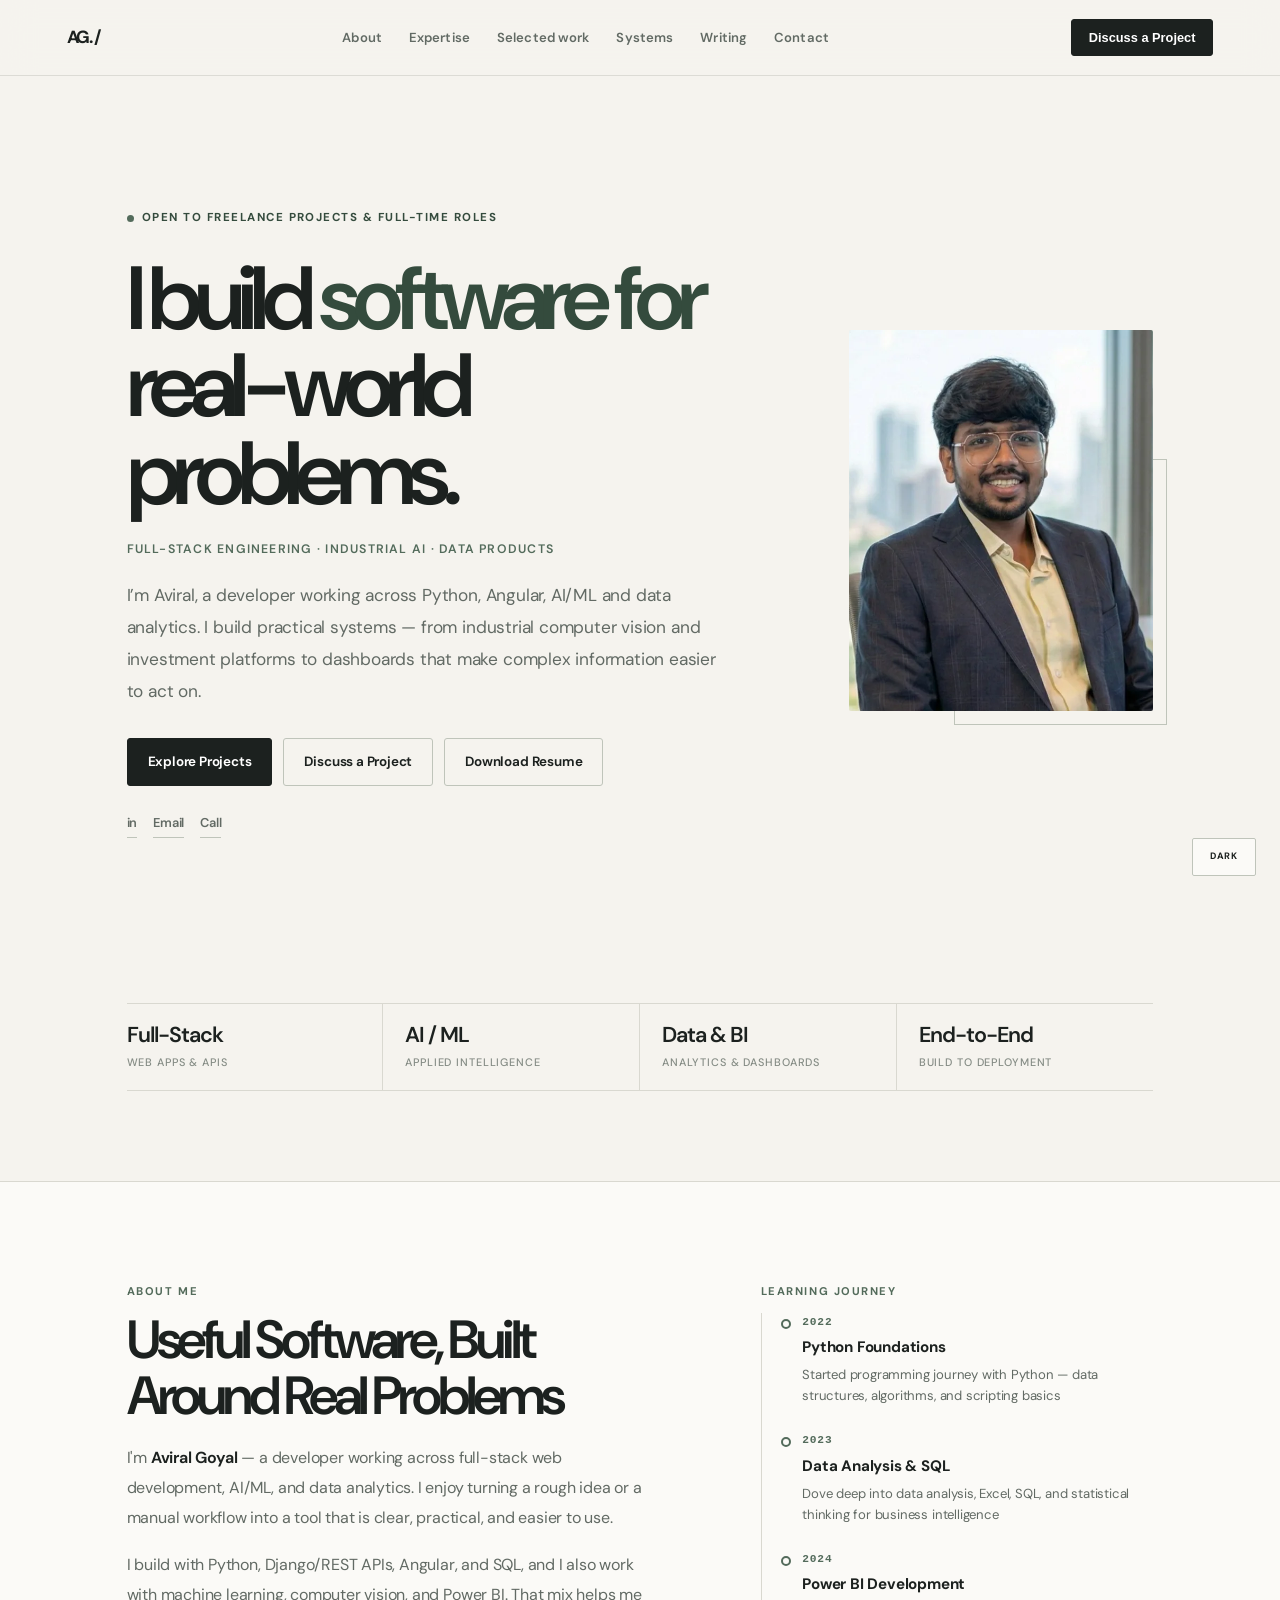
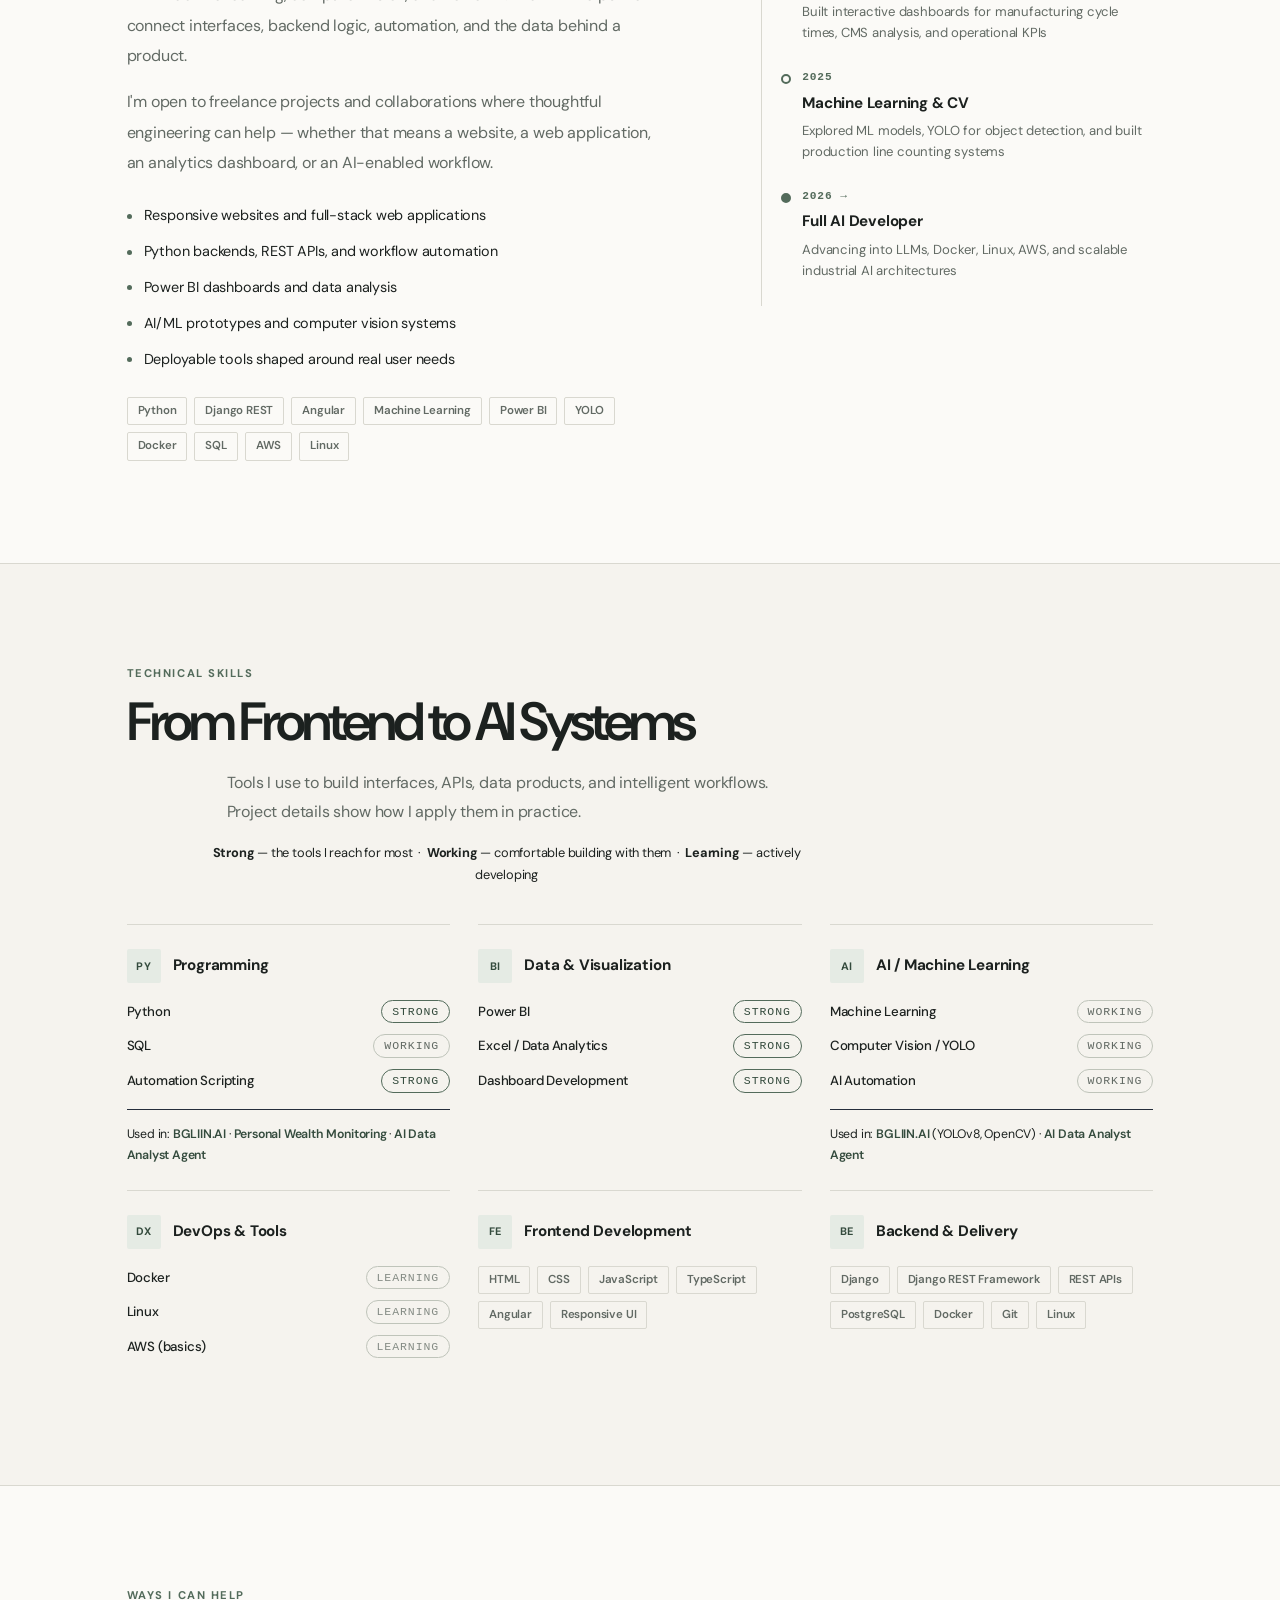
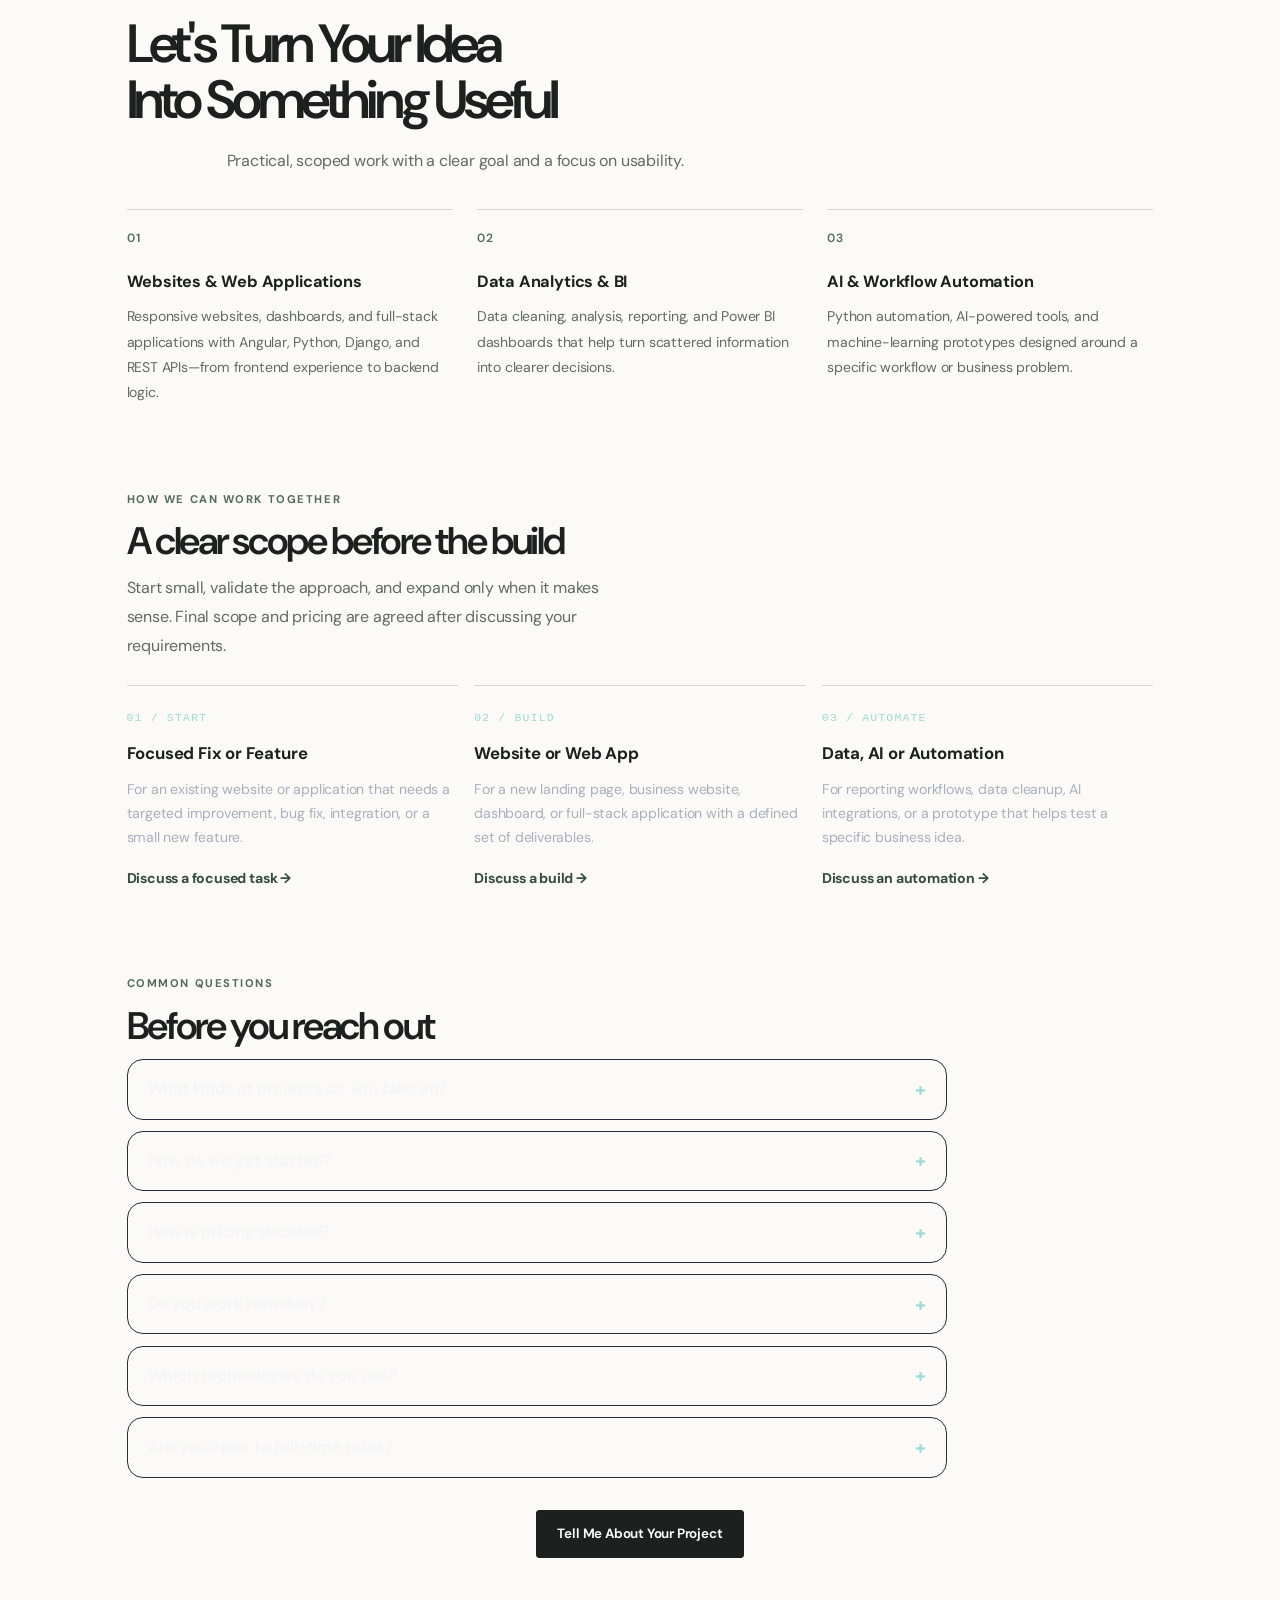
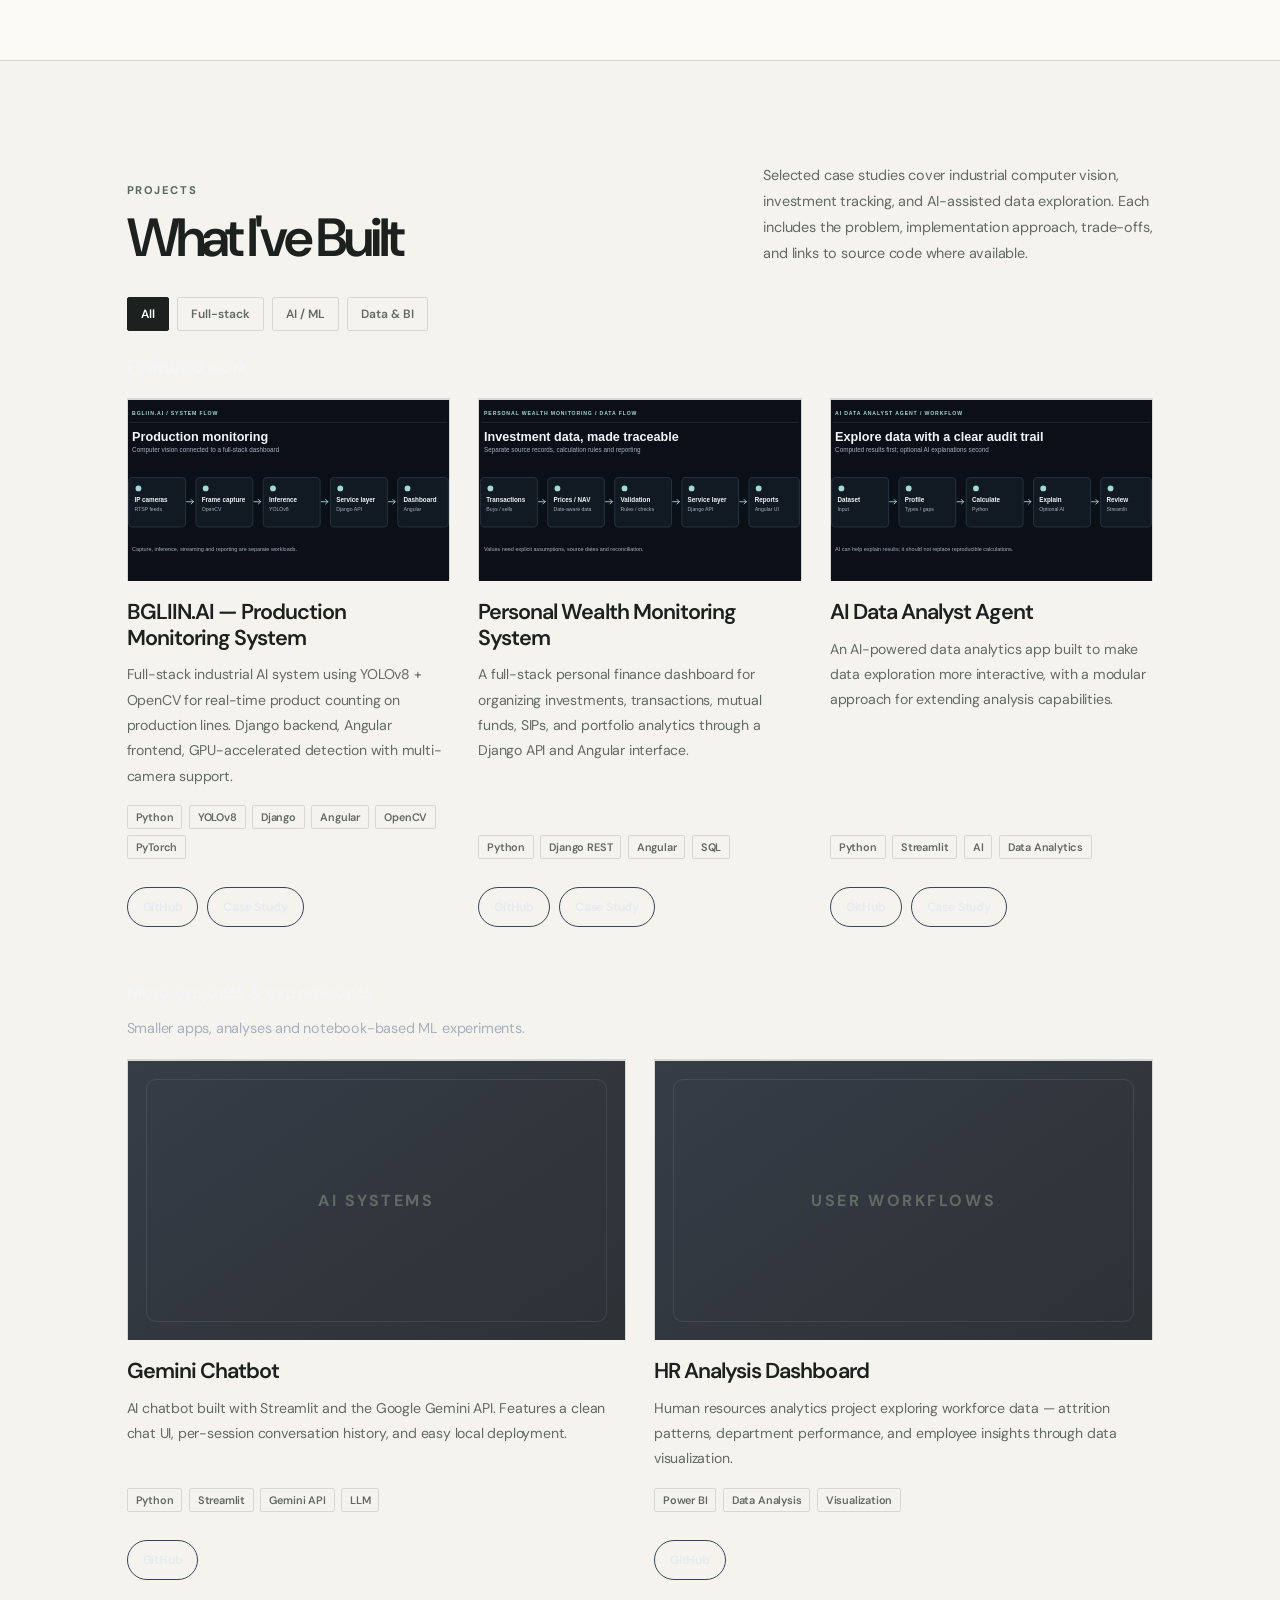
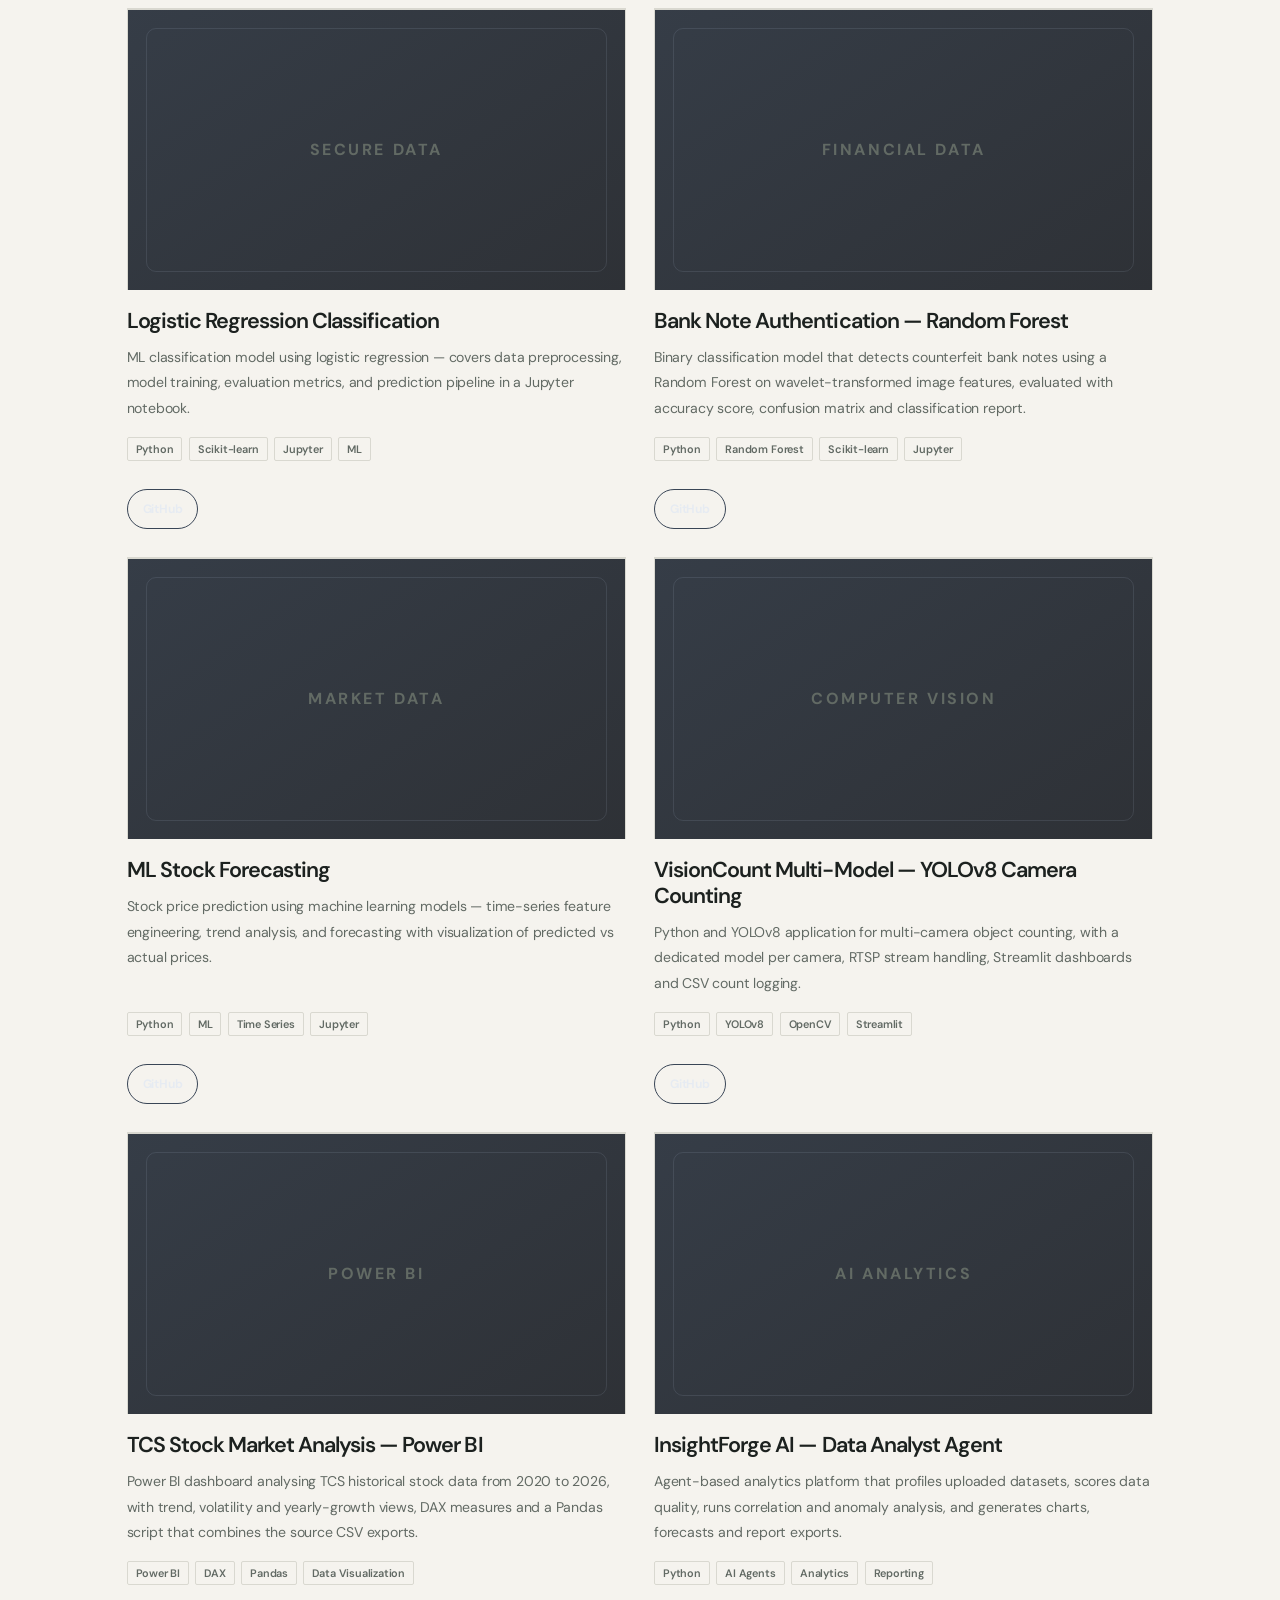
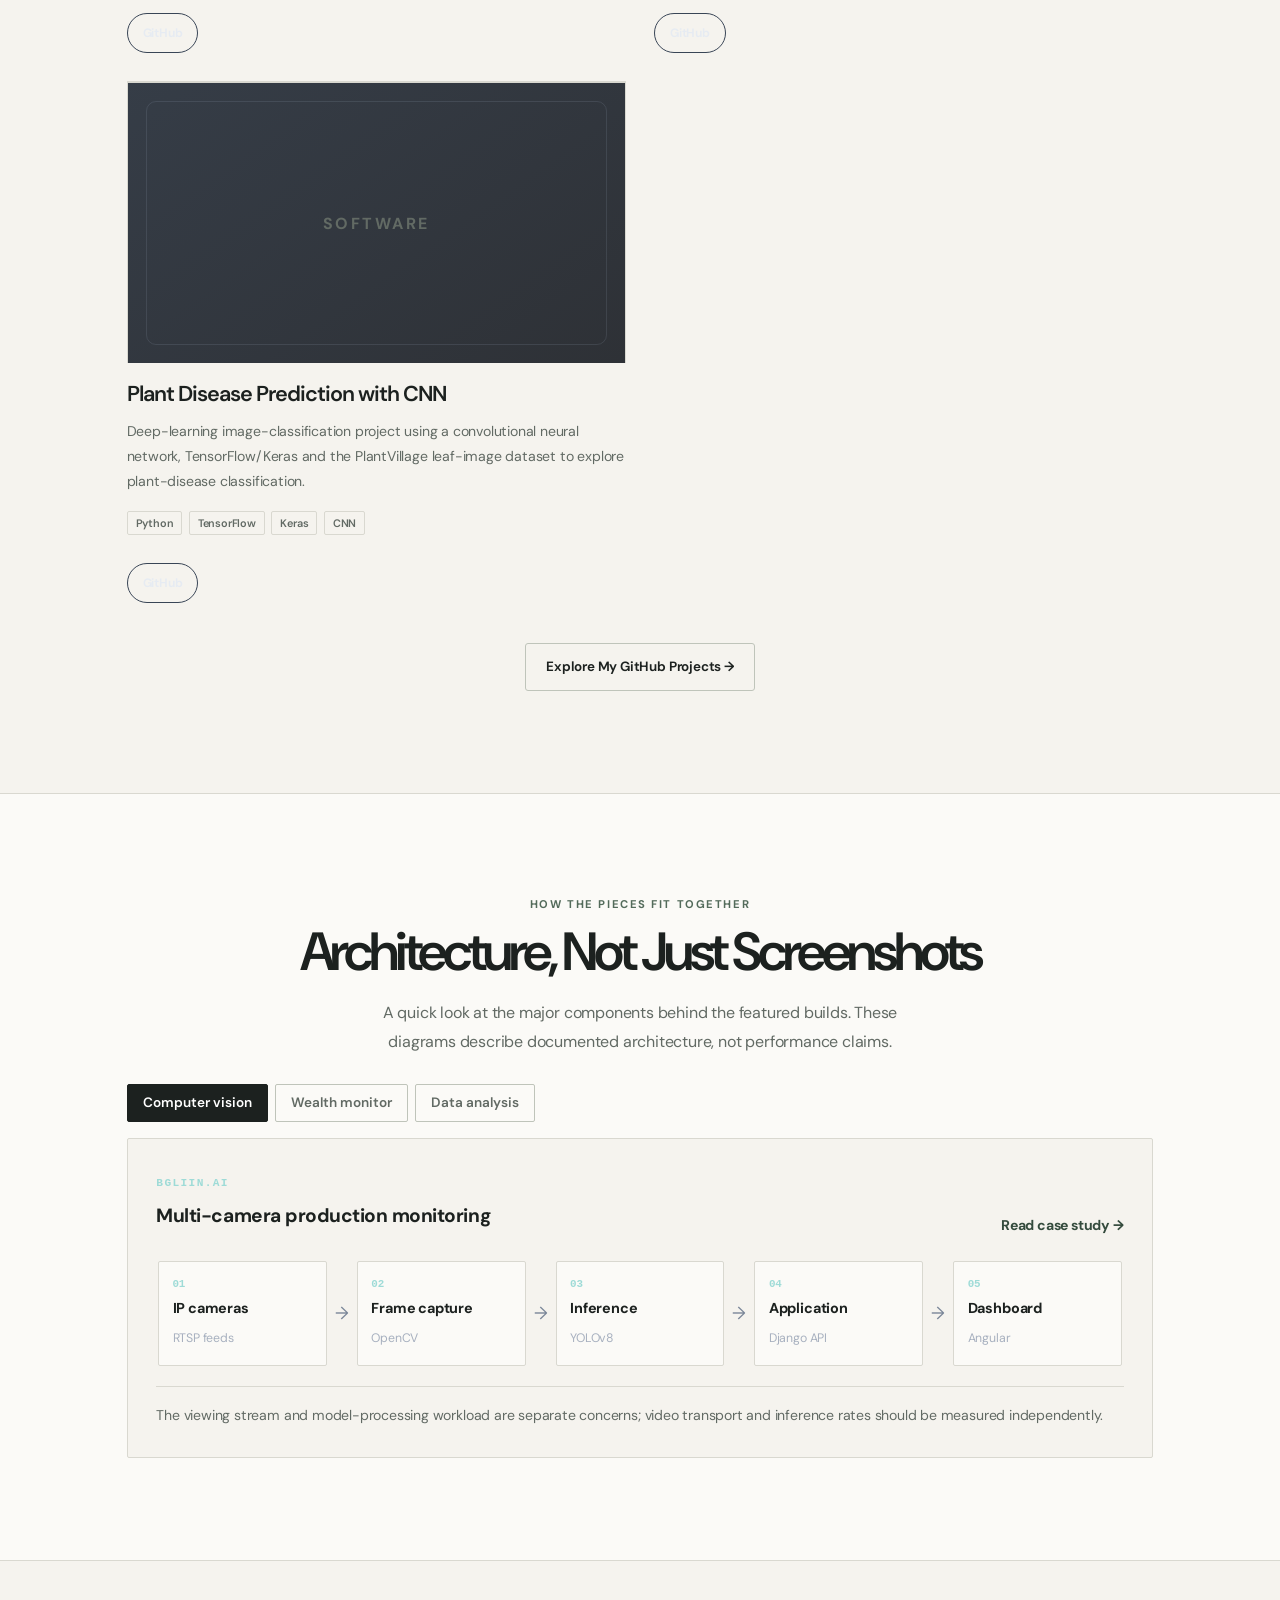
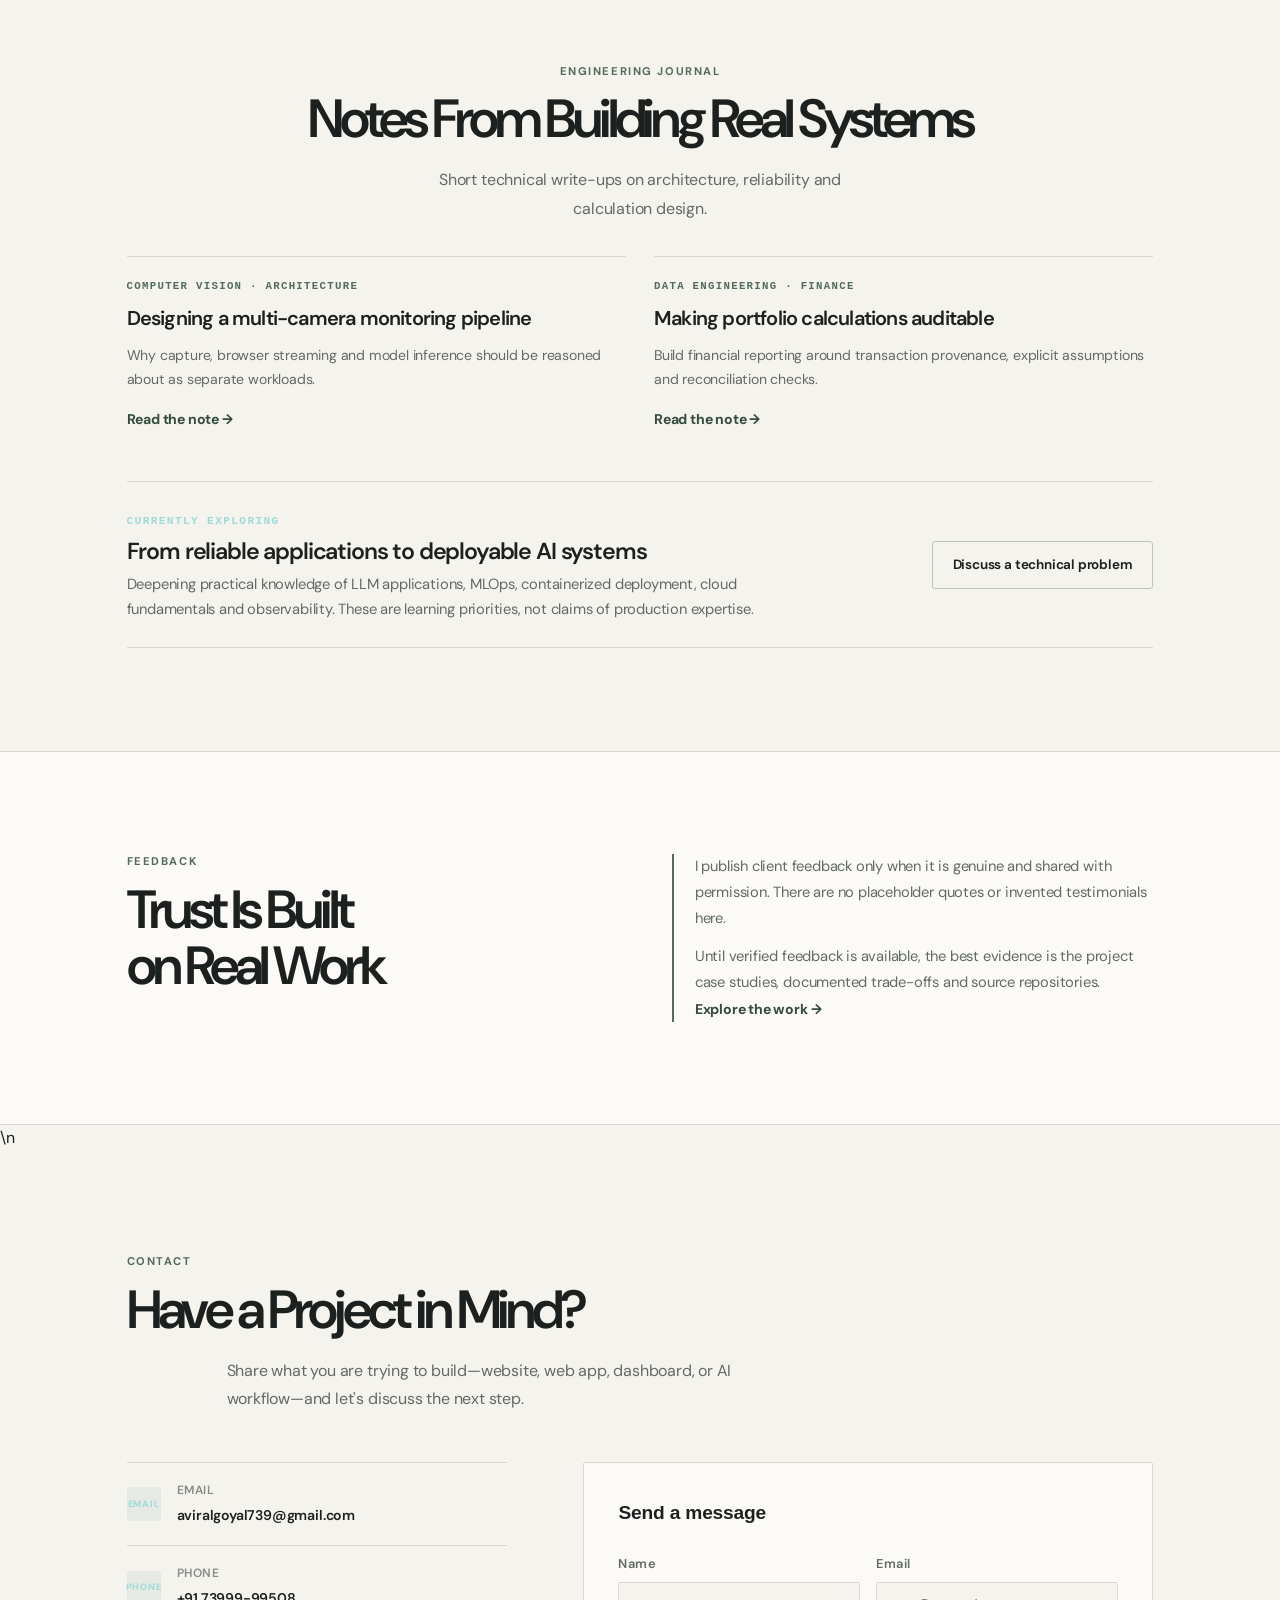
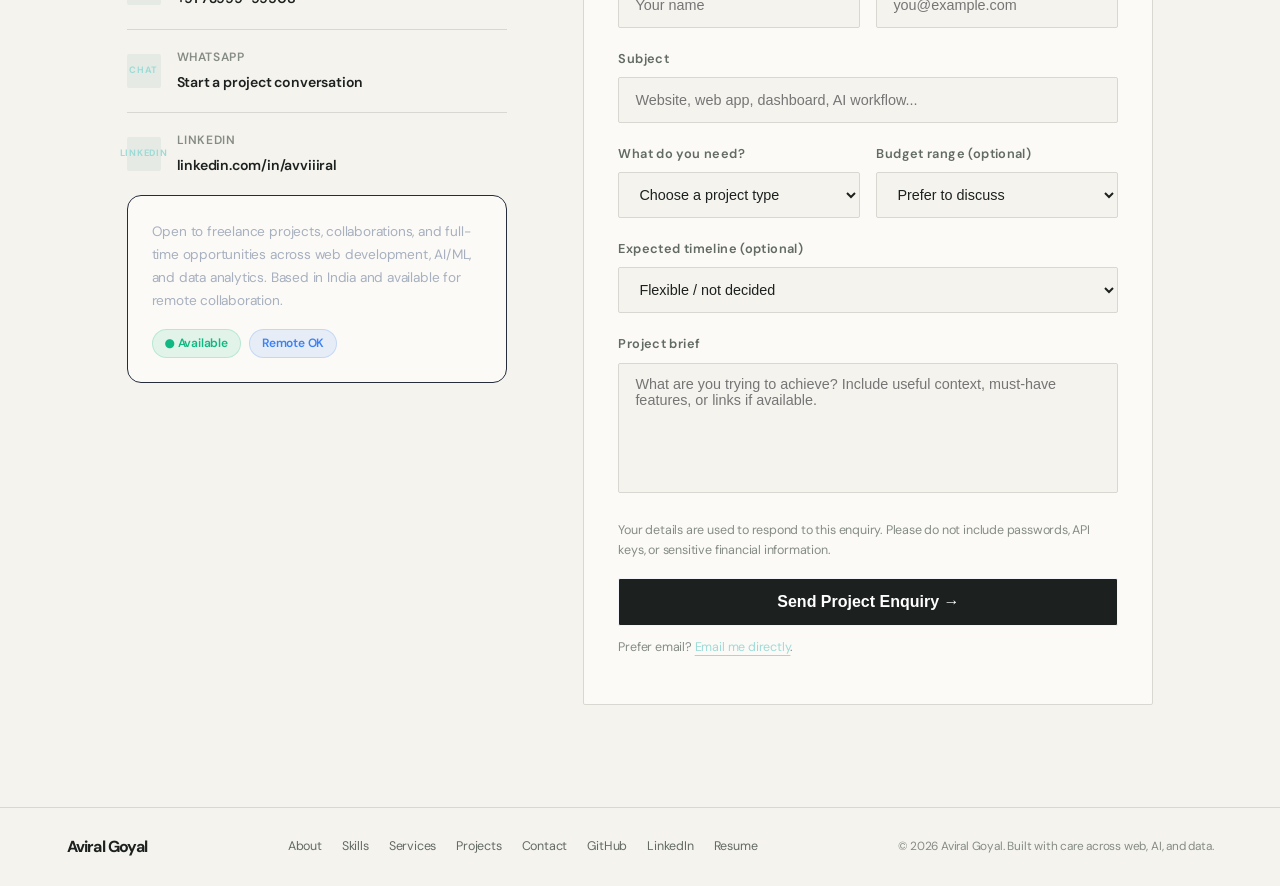
==== commit 84a0e926: "Improve freelance discoverability and reduce render work" ====
--- a/index.html
+++ b/index.html
@@ -3,20 +3,20 @@
 <head>
 <meta charset="UTF-8">
 <meta name="viewport" content="width=device-width, initial-scale=1.0">
-<title>Aviral Goyal | Software Developer, AI/ML &amp; Data Analytics</title>
-<meta name="description" content="Aviral Goyal builds software with Python, Django, Angular, AI/ML, computer vision and Power BI. Explore engineering projects and technical case studies.">
+<title>Aviral Goyal | Freelance Full-Stack Developer, AI &amp; Data Analytics</title>
+<meta name="description" content="Hire Aviral Goyal, a freelance full-stack developer in India for Python, Django, Angular, AI automation, computer vision and Power BI dashboards. View projects and get in touch.">
 <meta name="author" content="Aviral Goyal">
 <meta name="referrer" content="strict-origin-when-cross-origin">
 <meta name="robots" content="index, follow">
 <meta name="theme-color" content="#f5f3ee">
 <link rel="canonical" href="https://aviral-goyal.netlify.app/">
 <meta property="og:type" content="website">
-<meta property="og:title" content="Aviral Goyal | Software Developer, AI/ML &amp; Data Analytics">
-<meta property="og:description" content="Software engineering projects spanning Python, Django, Angular, AI/ML, computer vision, Power BI dashboards and data analytics by Aviral Goyal.">
+<meta property="og:title" content="Aviral Goyal | Freelance Full-Stack Developer, AI &amp; Data Analytics">
+<meta property="og:description" content="Freelance full-stack development, AI automation, computer vision and Power BI dashboards by Aviral Goyal in India. Explore projects and discuss your requirements.">
 <meta property="og:locale" content="en_IN">
 <meta property="og:url" content="https://aviral-goyal.netlify.app/">
-<meta name="twitter:title" content="Aviral Goyal | Software Developer, AI/ML &amp; Data Analytics">
-<meta name="twitter:description" content="Software engineering projects spanning Python, Django, Angular, AI/ML, computer vision, Power BI dashboards and data analytics by Aviral Goyal.">
+<meta name="twitter:title" content="Aviral Goyal | Freelance Full-Stack Developer, AI &amp; Data Analytics">
+<meta name="twitter:description" content="Freelance full-stack development, AI automation, computer vision and Power BI dashboards by Aviral Goyal in India.">
 <meta property="og:site_name" content="Aviral Goyal">
 <meta property="og:image" content="https://aviral-goyal.netlify.app/og-image.jpg">
 <meta property="og:image:width" content="1200">
@@ -47,6 +47,45 @@
       ]
     },
     {
+      "@type": "Service",
+      "@id": "https://aviral-goyal.netlify.app/#web-development",
+      "name": "Freelance Website and Full-Stack Web Application Development",
+      "serviceType": "Website development and full-stack web application development",
+      "provider": { "@id": "https://aviral-goyal.netlify.app/#person" },
+      "areaServed": "Worldwide",
+      "availableChannel": {
+        "@type": "ServiceChannel",
+        "serviceUrl": "https://aviral-goyal.netlify.app/#contact"
+      },
+      "description": "Responsive websites, dashboards, Python and Django backends, Angular frontends, and REST API integrations."
+    },
+    {
+      "@type": "Service",
+      "@id": "https://aviral-goyal.netlify.app/#ai-automation",
+      "name": "AI, Machine Learning and Workflow Automation",
+      "serviceType": "AI automation, machine learning prototyping and computer vision",
+      "provider": { "@id": "https://aviral-goyal.netlify.app/#person" },
+      "areaServed": "Worldwide",
+      "availableChannel": {
+        "@type": "ServiceChannel",
+        "serviceUrl": "https://aviral-goyal.netlify.app/#contact"
+      },
+      "description": "Python automation, AI-enabled workflows, machine-learning prototypes and computer vision solutions using tools such as YOLO and OpenCV."
+    },
+    {
+      "@type": "Service",
+      "@id": "https://aviral-goyal.netlify.app/#data-analytics",
+      "name": "Power BI and Data Analytics Services",
+      "serviceType": "Data analytics, reporting and business intelligence dashboards",
+      "provider": { "@id": "https://aviral-goyal.netlify.app/#person" },
+      "areaServed": "Worldwide",
+      "availableChannel": {
+        "@type": "ServiceChannel",
+        "serviceUrl": "https://aviral-goyal.netlify.app/#contact"
+      },
+      "description": "Data cleaning, analysis, reporting and Power BI dashboard development."
+    },
+    {
       "@type": "WebSite",
       "@id": "https://aviral-goyal.netlify.app/#website",
       "url": "https://aviral-goyal.netlify.app/",
@@ -61,8 +100,10 @@
 </script>
 <link rel="preconnect" href="https://fonts.googleapis.com">
 <link rel="preconnect" href="https://fonts.gstatic.com" crossorigin>
-<link rel="preconnect" href="https://fonts.googleapis.com">\n<link rel="preconnect" href="https://fonts.gstatic.com" crossorigin>\n<link href="https://fonts.googleapis.com/css2?family=DM+Sans:wght@400;500;600;700&family=Instrument+Serif:ital@0;1&display=swap" rel="stylesheet">
-<link rel="stylesheet" href="/portfolio-refresh.css">\n<link rel="stylesheet" href="/editorial.css">
+<link href="https://fonts.googleapis.com/css2?family=DM+Sans:wght@400;500;600;700&family=Instrument+Serif:ital@0;1&display=swap" rel="stylesheet" media="print" onload="this.media='all'">
+<noscript><link href="https://fonts.googleapis.com/css2?family=DM+Sans:wght@400;500;600;700&family=Instrument+Serif:ital@0;1&display=swap" rel="stylesheet"></noscript>
+<link rel="stylesheet" href="/portfolio-refresh.css">
+<link rel="stylesheet" href="/editorial.css">
   <link rel="icon" type="image/svg+xml" href="/favicon.svg">
 </head>
 <body>
@@ -944,14 +985,8 @@
   menuToggle.setAttribute("aria-label", "Open navigation menu");
 }));
 
-// Nav scroll effect
-const navbar=document.getElementById('navbar');
-const syncNavbar = () => {
-  if (!navbar) return;
-  navbar.style.padding = window.scrollY > 50 ? '12px 5%' : '';
-};
-window.addEventListener('scroll', syncNavbar, { passive: true });
-syncNavbar();
+// The navigation uses a stable sticky layout; avoid scroll-time style writes
+// that can force synchronous layout recalculation on mobile devices.
 
 </script>
   <script src="/portfolio.js" defer></script>
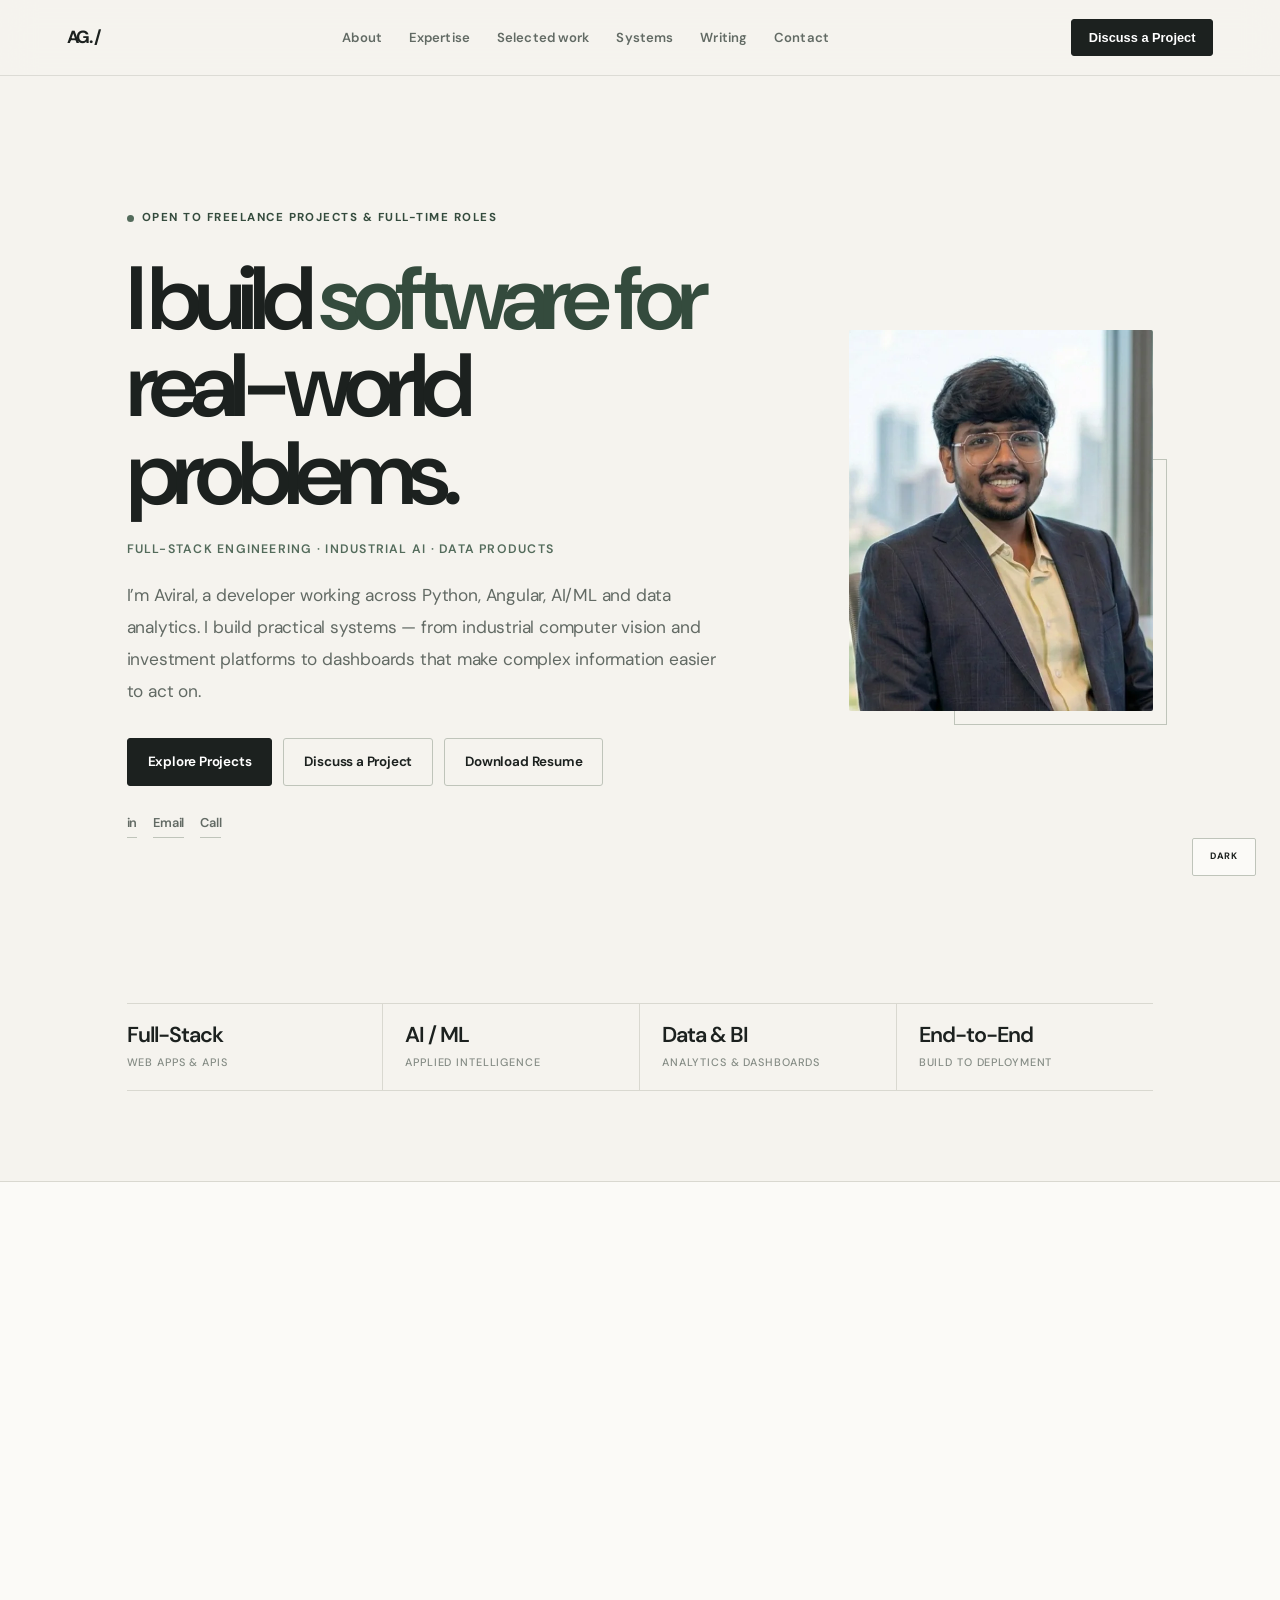
==== commit 7fe4db82: "Improve SEO landing paths and page performance" ====
--- a/index.html
+++ b/index.html
@@ -2,6 +2,14 @@
 <html lang="en">
 <head>
 <meta charset="UTF-8">
+<!-- Google tag (gtm.js) -->
+<script async src="https://www.googletagmanager.com/gtm.js?id=GTM-TT9Q7MHF"></script>
+<script>
+  window.dataLayer = window.dataLayer || [];
+  function gtag(){dataLayer.push(arguments);}
+  gtag('js', new Date());
+</script>
+<!-- End Google tag -->
 <meta name="viewport" content="width=device-width, initial-scale=1.0">
 <title>Aviral Goyal | Freelance Full-Stack Developer, AI &amp; Data Analytics</title>
 <meta name="description" content="Hire Aviral Goyal, a freelance full-stack developer in India for Python, Django, Angular, AI automation, computer vision and Power BI dashboards. View projects and get in touch.">
@@ -312,7 +320,7 @@
             <div class="skill-name-row"><span class="skill-name">Automation Scripting</span><span class="skill-tier" data-level="3">Strong</span></div>
           </div>
         </div>
-        <p class="skill-used">Used in: <a href="/projects/bgliin-ai.html">BGLIIN.AI</a> · <a href="/projects/personal-wealth-monitoring.html">Personal Wealth Monitoring</a> · <a href="/projects/ai-data-analyst-agent.html">AI Data Analyst Agent</a></p>
+        <p class="skill-used">Used in: <a href="/projects/bgliin-ai">BGLIIN.AI</a> · <a href="/projects/personal-wealth-monitoring">Personal Wealth Monitoring</a> · <a href="/projects/ai-data-analyst-agent">AI Data Analyst Agent</a></p>
       </div>
       <div class="skill-card">
         <div class="skill-card-header">
@@ -347,7 +355,7 @@
             <div class="skill-name-row"><span class="skill-name">AI Automation</span><span class="skill-tier" data-level="2">Working</span></div>
           </div>
         </div>
-        <p class="skill-used">Used in: <a href="/projects/bgliin-ai.html">BGLIIN.AI</a> (YOLOv8, OpenCV) · <a href="/projects/ai-data-analyst-agent.html">AI Data Analyst Agent</a></p>
+        <p class="skill-used">Used in: <a href="/projects/bgliin-ai">BGLIIN.AI</a> (YOLOv8, OpenCV) · <a href="/projects/ai-data-analyst-agent">AI Data Analyst Agent</a></p>
       </div>
       <div class="skill-card">
         <div class="skill-card-header">
@@ -478,7 +486,7 @@
           <div class="project-links">
             <a href="https://github.com/avviiiral/bgliin.ai" target="_blank" rel="noopener" class="project-btn" aria-label="BGLIIN.AI — Production Monitoring System on GitHub (opens in a new tab)" style="text-align:center;text-decoration:none">GitHub</a>
 
-            <a href="/projects/bgliin-ai.html" class="project-btn case-study-link" aria-label="BGLIIN.AI — Production Monitoring System case study" style="text-align:center;text-decoration:none">Case Study</a>
+            <a href="/projects/bgliin-ai" class="project-btn case-study-link" aria-label="BGLIIN.AI — Production Monitoring System case study" style="text-align:center;text-decoration:none">Case Study</a>
           </div>
         </div>
       </div>
@@ -495,7 +503,7 @@
           <div class="project-links">
             <a href="https://github.com/avviiiral/Personal_Wealth_Monitoring_System" target="_blank" rel="noopener noreferrer" class="project-btn" aria-label="Personal Wealth Monitoring System on GitHub (opens in a new tab)" style="text-align:center;text-decoration:none">GitHub</a>
 
-            <a href="/projects/personal-wealth-monitoring.html" class="project-btn case-study-link" aria-label="Personal Wealth Monitoring System case study" style="text-align:center;text-decoration:none">Case Study</a>
+            <a href="/projects/personal-wealth-monitoring" class="project-btn case-study-link" aria-label="Personal Wealth Monitoring System case study" style="text-align:center;text-decoration:none">Case Study</a>
           </div>
         </div>
       </div>
@@ -512,7 +520,7 @@
           <div class="project-links">
             <a href="https://github.com/avviiiral/AI-Data-Analyst-Agent_v1" target="_blank" rel="noopener noreferrer" class="project-btn" aria-label="AI Data Analyst Agent on GitHub (opens in a new tab)" style="text-align:center;text-decoration:none">GitHub</a>
 
-            <a href="/projects/ai-data-analyst-agent.html" class="project-btn case-study-link" aria-label="AI Data Analyst Agent case study" style="text-align:center;text-decoration:none">Case Study</a>
+            <a href="/projects/ai-data-analyst-agent" class="project-btn case-study-link" aria-label="AI Data Analyst Agent case study" style="text-align:center;text-decoration:none">Case Study</a>
           </div>
         </div>
       </div>
@@ -660,7 +668,7 @@
 <p class="section-sub">A quick look at the major components behind the featured builds. These diagrams describe documented architecture, not performance claims.</p>
 <div class="architecture-tabs" role="group" aria-label="Choose a project architecture">
 <button type="button" class="architecture-tab" data-architecture="vision" aria-pressed="true">Computer vision</button><button type="button" class="architecture-tab" data-architecture="wealth" aria-pressed="false">Wealth monitor</button><button type="button" class="architecture-tab" data-architecture="analytics" aria-pressed="false">Data analysis</button></div>
-<div class="architecture-panel" data-architecture-panel="vision"><div class="architecture-title-row"><div><span class="architecture-kicker">BGLIIN.AI</span><h3>Multi-camera production monitoring</h3></div><a class="text-link" href="/projects/bgliin-ai.html">Read case study →</a></div>
+<div class="architecture-panel" data-architecture-panel="vision"><div class="architecture-title-row"><div><span class="architecture-kicker">BGLIIN.AI</span><h3>Multi-camera production monitoring</h3></div><a class="text-link" href="/projects/bgliin-ai">Read case study →</a></div>
 <div class="architecture-flow" aria-label="Camera feeds flow through capture, inference and a Django API to the Angular dashboard">
 <div class="architecture-node"><span class="node-step">01</span><strong>IP cameras</strong><span>RTSP feeds</span></div>
   <span class="flow-arrow" aria-hidden="true">→</span>
@@ -673,7 +681,7 @@
   <div class="architecture-node"><span class="node-step">05</span><strong>Dashboard</strong><span>Angular</span></div>
 </div>
 <p class="architecture-note">The viewing stream and model-processing workload are separate concerns; video transport and inference rates should be measured independently.</p></div>
-<div class="architecture-panel" data-architecture-panel="wealth" hidden><div class="architecture-title-row"><div><span class="architecture-kicker">Personal Wealth Monitoring</span><h3>Transaction-aware financial reporting</h3></div><a class="text-link" href="/projects/personal-wealth-monitoring.html">Read case study →</a></div>
+<div class="architecture-panel" data-architecture-panel="wealth" hidden><div class="architecture-title-row"><div><span class="architecture-kicker">Personal Wealth Monitoring</span><h3>Transaction-aware financial reporting</h3></div><a class="text-link" href="/projects/personal-wealth-monitoring">Read case study →</a></div>
 <div class="architecture-flow" aria-label="Transactions and market data feed a Django API and calculation layer, which supplies the Angular portfolio interface">
 <div class="architecture-node"><span class="node-step">01</span><strong>Transactions</strong><span>Holdings ledger</span></div>
   <span class="flow-arrow" aria-hidden="true">→</span>
@@ -686,7 +694,7 @@
   <div class="architecture-node"><span class="node-step">05</span><strong>Angular UI</strong><span>Reports</span></div>
 </div>
 <p class="architecture-note">Transaction history, imported balances, market prices and calculation assumptions should be reconcilable and visible.</p></div>
-<div class="architecture-panel" data-architecture-panel="analytics" hidden><div class="architecture-title-row"><div><span class="architecture-kicker">AI Data Analyst Agent</span><h3>Inspect, calculate, then explain</h3></div><a class="text-link" href="/projects/ai-data-analyst-agent.html">Read case study →</a></div>
+<div class="architecture-panel" data-architecture-panel="analytics" hidden><div class="architecture-title-row"><div><span class="architecture-kicker">AI Data Analyst Agent</span><h3>Inspect, calculate, then explain</h3></div><a class="text-link" href="/projects/ai-data-analyst-agent">Read case study →</a></div>
 <div class="architecture-flow" aria-label="A dataset is inspected and transformed in Python; computed results are presented through Streamlit and may be explained with AI assistance">
 <div class="architecture-node"><span class="node-step">01</span><strong>Dataset</strong><span>Uploaded data</span></div>
   <span class="flow-arrow" aria-hidden="true">→</span>
@@ -702,8 +710,8 @@
 </div></section>
 <section id="notes" aria-labelledby="notes-title"><div class="container"><div class="section-tag">Engineering journal</div><h2 class="section-h2" id="notes-title">Notes From Building Real Systems</h2>
 <p class="section-sub">Short technical write-ups on architecture, reliability and calculation design.</p><div class="notes-grid">
-<article class="note-card"><span class="note-meta">COMPUTER VISION · ARCHITECTURE</span><h3>Designing a multi-camera monitoring pipeline</h3><p>Why capture, browser streaming and model inference should be reasoned about as separate workloads.</p><a class="text-link" href="/articles/multi-camera-monitoring.html">Read the note →</a></article>
-<article class="note-card"><span class="note-meta">DATA ENGINEERING · FINANCE</span><h3>Making portfolio calculations auditable</h3><p>Build financial reporting around transaction provenance, explicit assumptions and reconciliation checks.</p><a class="text-link" href="/articles/auditable-portfolio-calculations.html">Read the note →</a></article></div>
+<article class="note-card"><span class="note-meta">COMPUTER VISION · ARCHITECTURE</span><h3>Designing a multi-camera monitoring pipeline</h3><p>Why capture, browser streaming and model inference should be reasoned about as separate workloads.</p><a class="text-link" href="/articles/multi-camera-monitoring">Read the note →</a></article>
+<article class="note-card"><span class="note-meta">DATA ENGINEERING · FINANCE</span><h3>Making portfolio calculations auditable</h3><p>Build financial reporting around transaction provenance, explicit assumptions and reconciliation checks.</p><a class="text-link" href="/articles/auditable-portfolio-calculations">Read the note →</a></article></div>
 <div class="exploring-panel"><div><span class="architecture-kicker">Currently exploring</span><h3>From reliable applications to deployable AI systems</h3><p>Deepening practical knowledge of LLM applications, MLOps, containerized deployment, cloud fundamentals and observability. These are learning priorities, not claims of production expertise.</p></div><a class="btn-secondary" href="#contact">Discuss a technical problem</a></div></div></section>
 <section id="feedback" aria-labelledby="feedback-title"><div class="container feedback-layout"><div><div class="section-tag">Feedback</div><h2 class="section-h2" id="feedback-title">Trust Is Built on Real Work</h2></div>
 <div class="feedback-copy"><p>I publish client feedback only when it is genuine and shared with permission. There are no placeholder quotes or invented testimonials here.</p>
--- a/editorial.css
+++ b/editorial.css
@@ -408,3 +408,15 @@
   font:700 .58rem/1 var(--sans);
   letter-spacing:.08em;
 }
+
+
+
+/* Defer rendering of below-the-fold homepage sections where supported. */
+@supports (content-visibility: auto) {
+  #about, #skills, #services, #projects, #architecture, #notes, #feedback, #contact {
+    content-visibility: auto;
+    contain-intrinsic-size: auto 760px;
+  }
+}
+.service-detail-link { margin-top: 20px; }
+.service-detail-link a { color: var(--accent-strong); font-size: .86rem; font-weight: 650; }
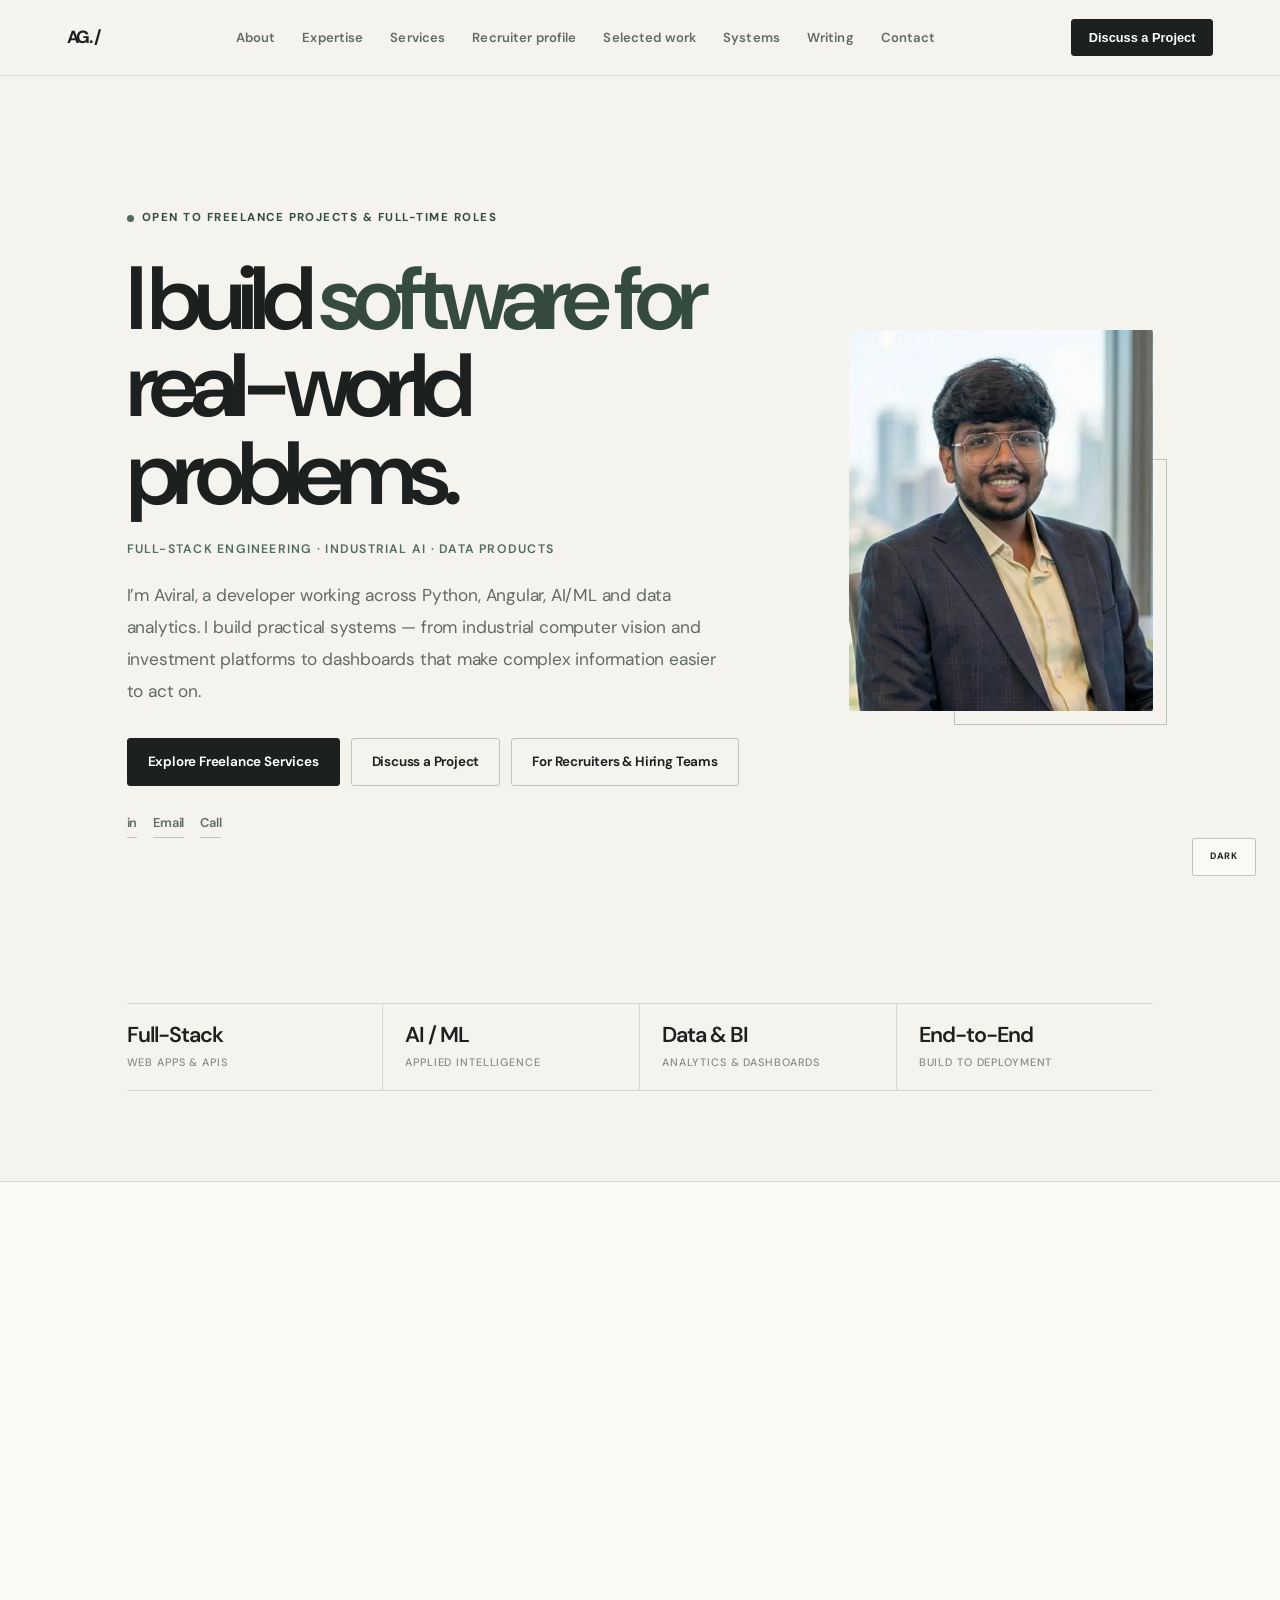
==== commit 5f936d29: "Refine homepage positioning and metadata" ====
--- a/index.html
+++ b/index.html
@@ -11,20 +11,21 @@
 </script>
 <!-- End Google tag -->
 <meta name="viewport" content="width=device-width, initial-scale=1.0">
-<title>Aviral Goyal | Freelance Full-Stack Developer, AI &amp; Data Analytics</title>
-<meta name="description" content="Hire Aviral Goyal, a freelance full-stack developer in India for Python, Django, Angular, AI automation, computer vision and Power BI dashboards. View projects and get in touch.">
+<title>Aviral Goyal | Full-Stack, AI/ML &amp; Data Analytics Developer</title>
+<meta name="description" content="India-based Python, Django and Angular developer open to remote roles and freelance projects worldwide. Explore AI/ML, computer vision and Power BI case studies.">
 <meta name="author" content="Aviral Goyal">
 <meta name="referrer" content="strict-origin-when-cross-origin">
 <meta name="robots" content="index, follow">
 <meta name="theme-color" content="#f5f3ee">
 <link rel="canonical" href="https://aviral-goyal.netlify.app/">
+<link rel="preload" as="image" href="/profile.webp" type="image/webp" fetchpriority="high">
 <meta property="og:type" content="website">
-<meta property="og:title" content="Aviral Goyal | Freelance Full-Stack Developer, AI &amp; Data Analytics">
-<meta property="og:description" content="Freelance full-stack development, AI automation, computer vision and Power BI dashboards by Aviral Goyal in India. Explore projects and discuss your requirements.">
+<meta property="og:title" content="Aviral Goyal | Full-Stack, AI/ML &amp; Data Analytics Developer">
+<meta property="og:description" content="Explore Aviral Goyal's work across full-stack development, AI/ML, computer vision and data analytics. Based in India and open to remote roles and freelance projects worldwide.">
 <meta property="og:locale" content="en_IN">
 <meta property="og:url" content="https://aviral-goyal.netlify.app/">
-<meta name="twitter:title" content="Aviral Goyal | Freelance Full-Stack Developer, AI &amp; Data Analytics">
-<meta name="twitter:description" content="Freelance full-stack development, AI automation, computer vision and Power BI dashboards by Aviral Goyal in India.">
+<meta name="twitter:title" content="Aviral Goyal | Full-Stack, AI/ML &amp; Data Analytics Developer">
+<meta name="twitter:description" content="Full-stack development, AI/ML, computer vision and Power BI work by Aviral Goyal. Open to remote roles and freelance projects in India and worldwide.">
 <meta property="og:site_name" content="Aviral Goyal">
 <meta property="og:image" content="https://aviral-goyal.netlify.app/og-image.jpg">
 <meta property="og:image:width" content="1200">
@@ -43,7 +44,8 @@
       "name": "Aviral Goyal",
       "url": "https://aviral-goyal.netlify.app/",
       "image": "https://aviral-goyal.netlify.app/profile.jpg",
-      "jobTitle": "Software Developer working across AI/ML and Data Analytics",
+      "jobTitle": "Full-stack Developer working across AI/ML and Data Analytics",
+      "description": "India-based developer building full-stack web applications, applied AI and computer-vision workflows, and data analytics products. Open to remote roles and freelance collaborations.",
       "sameAs": [
         "https://github.com/avviiiral",
         "https://www.linkedin.com/in/avviiiral"
@@ -127,6 +129,8 @@
   <ul class="nav-links" id="primary-navigation">
     <li><a href="#about">About</a></li>
     <li><a href="#skills">Expertise</a></li>
+    <li><a href="/services/">Services</a></li>
+    <li><a href="/resume/">Recruiter profile</a></li>
     <li><a href="#projects">Selected work</a></li>
     <li><a href="#architecture">Systems</a></li>
     <li><a href="#notes">Writing</a></li>
@@ -161,9 +165,9 @@
         </p>
         <div class="hero-btns">
 
-  <!-- View Projects -->
-  <a href="#projects" class="btn-primary">
-    Explore Projects
+  <!-- Freelance services -->
+  <a href="/services/" class="btn-primary">
+    Explore Freelance Services
   </a>
 
   <!-- Contact -->
@@ -171,9 +175,9 @@
     Discuss a Project
   </a>
 
-  <!-- Resume Download -->
-  <a href="Aviral_Goyal_Resume.pdf" download class="btn-secondary">
-    Download Resume
+  <!-- Recruiter profile -->
+  <a href="/resume/" class="btn-secondary">
+    For Recruiters &amp; Hiring Teams
   </a>
 
 </div>
@@ -432,6 +436,7 @@
       <article class="engagement-card"><span class="engagement-kicker">02 / BUILD</span><h4>Website or Web App</h4><p>For a new landing page, business website, dashboard, or full-stack application with a defined set of deliverables.</p><a href="#contact" class="text-link" data-project-type="Website or web application">Discuss a build →</a></article>
       <article class="engagement-card"><span class="engagement-kicker">03 / AUTOMATE</span><h4>Data, AI or Automation</h4><p>For reporting workflows, data cleanup, AI integrations, or a prototype that helps test a specific business idea.</p><a href="#contact" class="text-link" data-project-type="AI, data or automation">Discuss an automation →</a></article>
     </div>
+    <p class="service-detail-link"><a class="text-link" href="/services/">Explore service details and how we can work together →</a></p>
     <div class="faq" id="faq">
       <div class="engagement-heading">
         <div class="section-tag">Common Questions</div>
@@ -902,7 +907,8 @@
   <div class="footer-links">
     <a href="#about">About</a>
     <a href="#skills">Skills</a>
-    <a href="#services">Services</a>
+    <a href="/services/">Freelance services</a>
+    <a href="/resume/">Recruiter profile</a>
     <a href="#projects">Projects</a>
     <a href="#contact">Contact</a>
     <a href="https://github.com/avviiiral" target="_blank" rel="noopener noreferrer">GitHub</a>
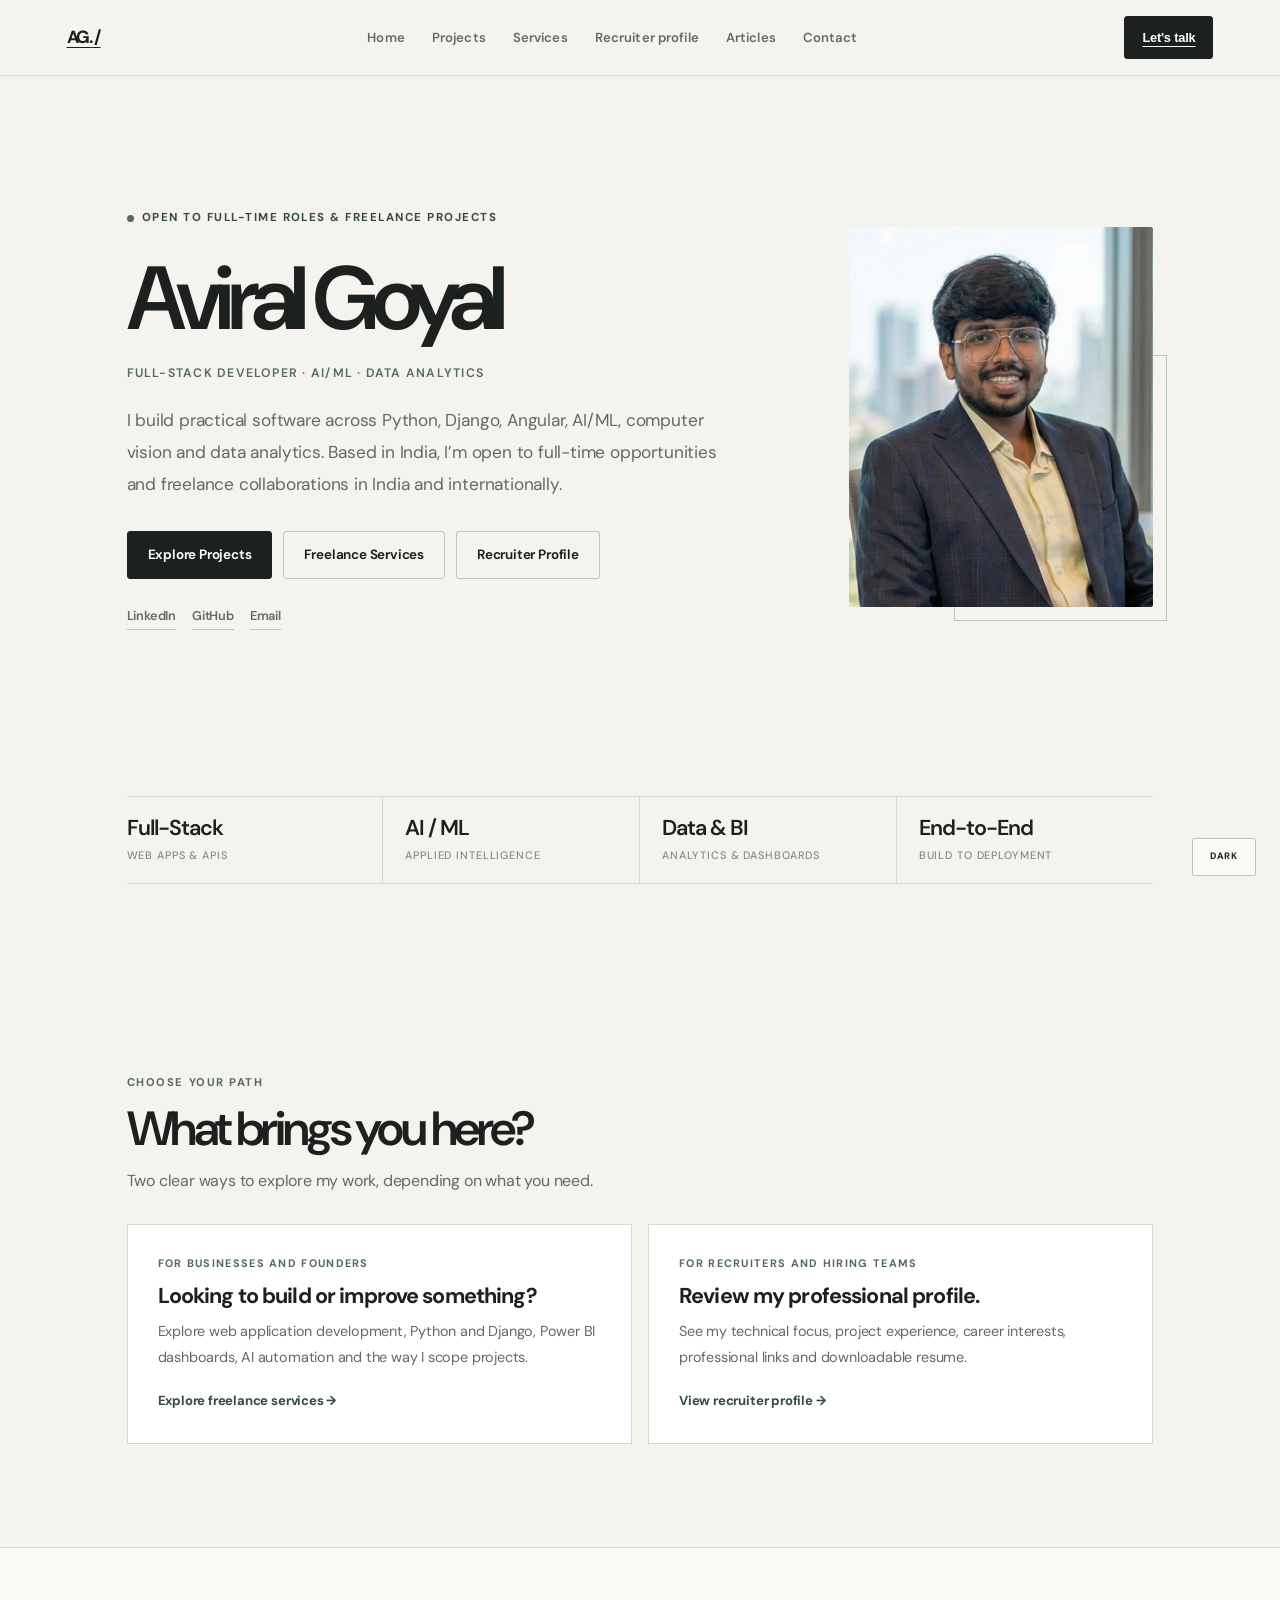
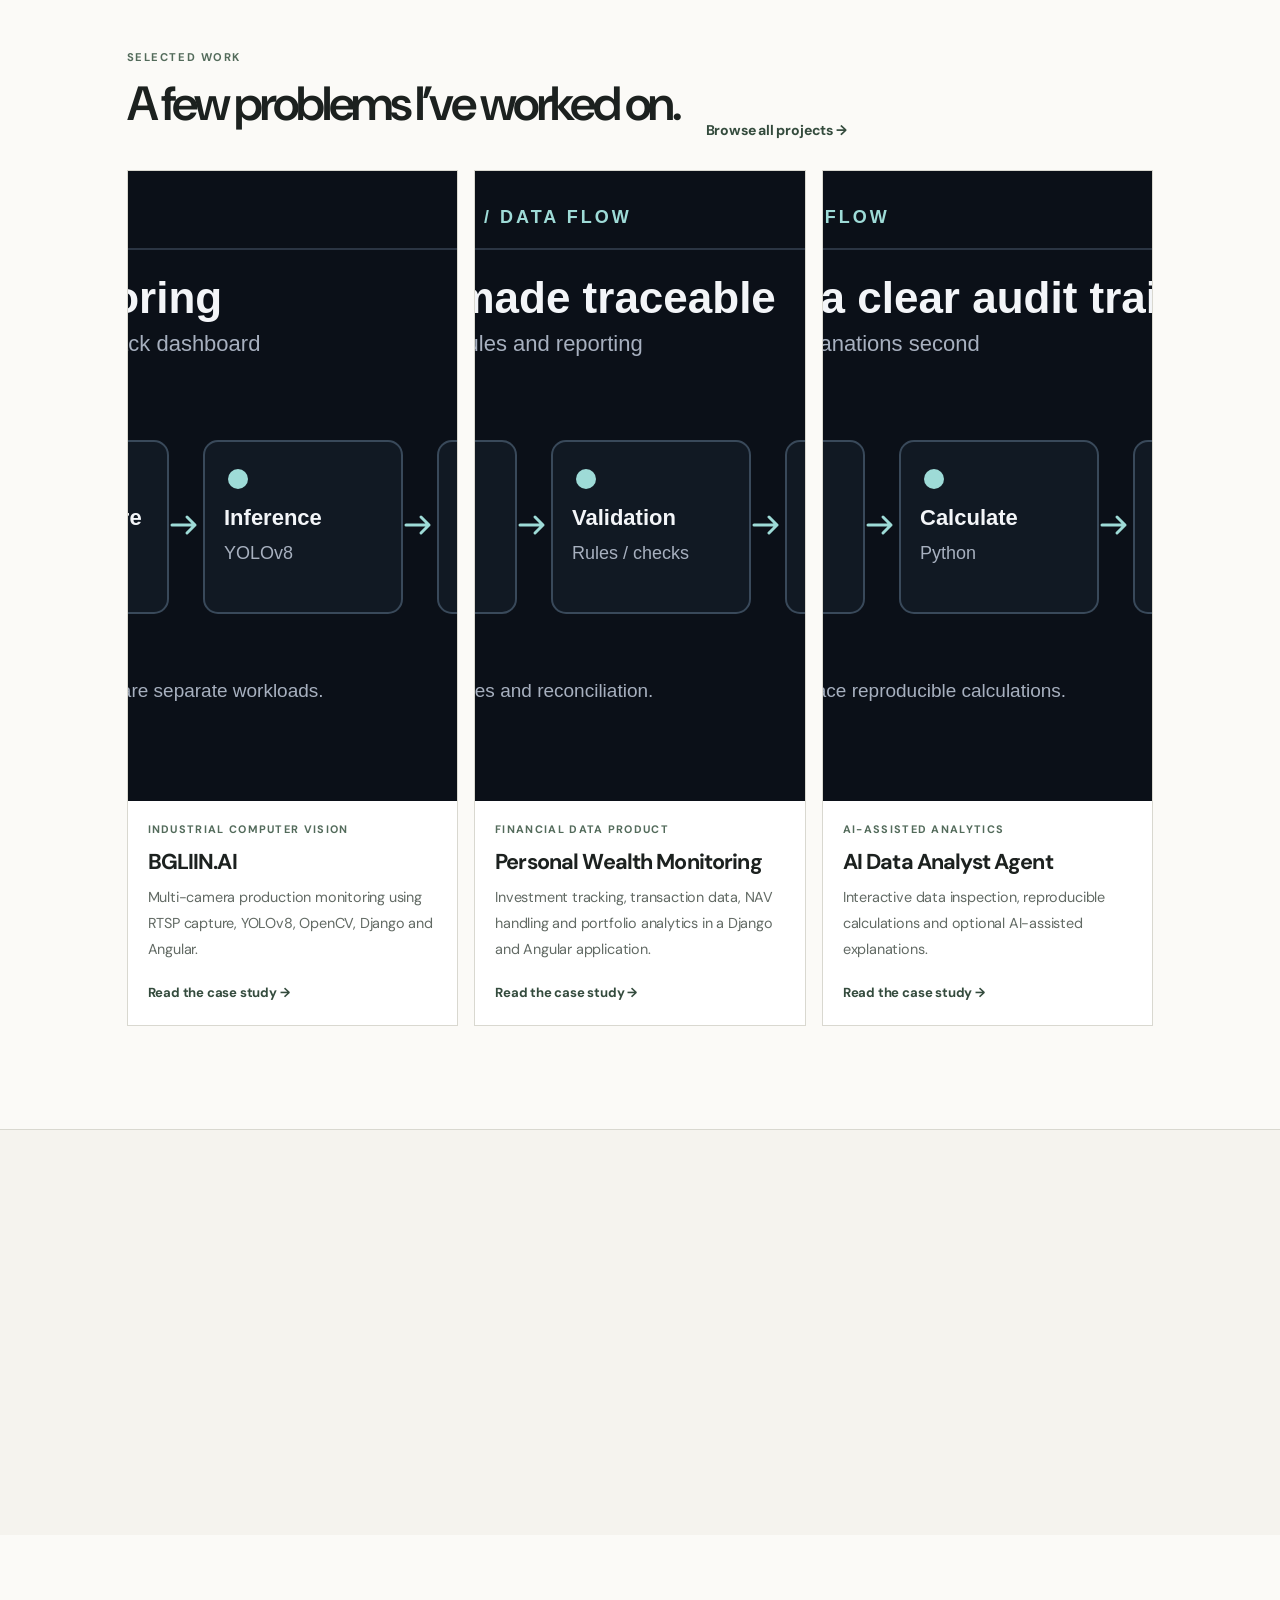
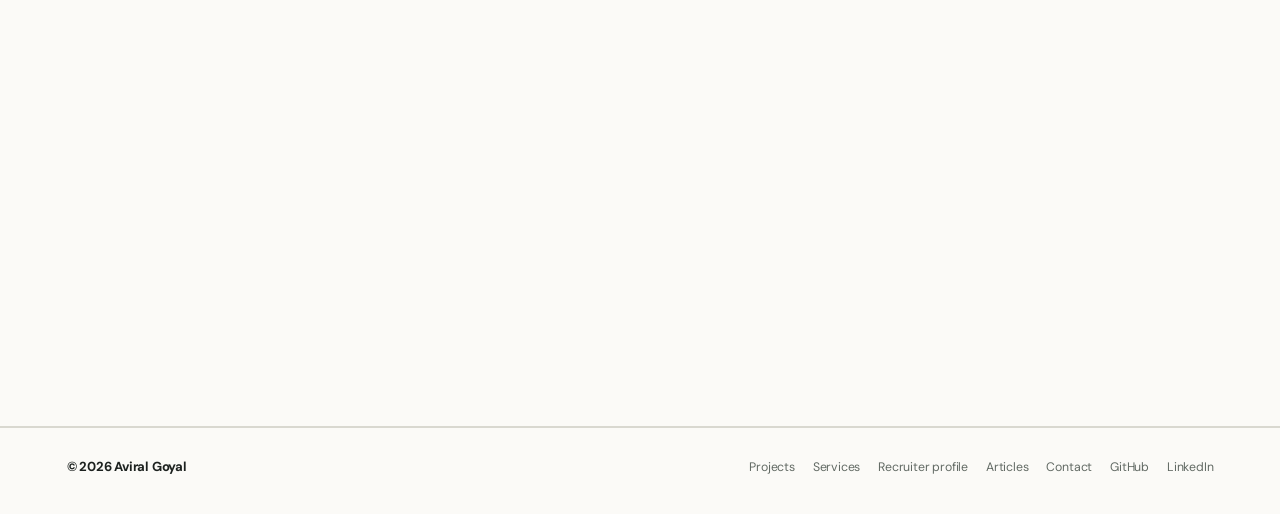
==== commit 55a0afe4: "Shorten homepage and consolidate portfolio pages" ====
--- a/index.html
+++ b/index.html
@@ -11,8 +11,8 @@
 </script>
 <!-- End Google tag -->
 <meta name="viewport" content="width=device-width, initial-scale=1.0">
-<title>Aviral Goyal | Full-Stack, AI/ML &amp; Data Analytics Developer</title>
-<meta name="description" content="India-based Python, Django and Angular developer open to remote roles and freelance projects worldwide. Explore AI/ML, computer vision and Power BI case studies.">
+<title>Aviral Goyal | Developer Portfolio — Full-Stack, AI/ML &amp; Data Analytics</title>
+<meta name="description" content="Aviral Goyal is a developer in India working across Python, Django, Angular, AI/ML, computer vision and Power BI. Explore projects, freelance services and his professional profile.">
 <meta name="author" content="Aviral Goyal">
 <meta name="referrer" content="strict-origin-when-cross-origin">
 <meta name="robots" content="index, follow">
@@ -20,12 +20,12 @@
 <link rel="canonical" href="https://aviral-goyal.netlify.app/">
 <link rel="preload" as="image" href="/profile.webp" type="image/webp" fetchpriority="high">
 <meta property="og:type" content="website">
-<meta property="og:title" content="Aviral Goyal | Full-Stack, AI/ML &amp; Data Analytics Developer">
-<meta property="og:description" content="Explore Aviral Goyal's work across full-stack development, AI/ML, computer vision and data analytics. Based in India and open to remote roles and freelance projects worldwide.">
+<meta property="og:title" content="Aviral Goyal | Developer Portfolio — Full-Stack, AI/ML &amp; Data Analytics">
+<meta property="og:description" content="Aviral Goyal’s professional portfolio: full-stack development, AI/ML, computer vision and data analytics projects, freelance services and career profile.">
 <meta property="og:locale" content="en_IN">
 <meta property="og:url" content="https://aviral-goyal.netlify.app/">
-<meta name="twitter:title" content="Aviral Goyal | Full-Stack, AI/ML &amp; Data Analytics Developer">
-<meta name="twitter:description" content="Full-stack development, AI/ML, computer vision and Power BI work by Aviral Goyal. Open to remote roles and freelance projects in India and worldwide.">
+<meta name="twitter:title" content="Aviral Goyal | Developer Portfolio — Full-Stack, AI/ML &amp; Data Analytics">
+<meta name="twitter:description" content="Explore Aviral Goyal’s software, AI/ML and analytics projects, freelance services and professional profile. Based in India.">
 <meta property="og:site_name" content="Aviral Goyal">
 <meta property="og:image" content="https://aviral-goyal.netlify.app/og-image.jpg">
 <meta property="og:image:width" content="1200">
@@ -44,16 +44,25 @@
       "name": "Aviral Goyal",
       "url": "https://aviral-goyal.netlify.app/",
       "image": "https://aviral-goyal.netlify.app/profile.jpg",
-      "jobTitle": "Full-stack Developer working across AI/ML and Data Analytics",
-      "description": "India-based developer building full-stack web applications, applied AI and computer-vision workflows, and data analytics products. Open to remote roles and freelance collaborations.",
+      "jobTitle": "Full-stack Developer, AI/ML and Data Analytics Developer",
+      "description": "Aviral Goyal is a developer based in India working across full-stack web applications, applied AI, computer vision and data analytics.",
       "sameAs": [
         "https://github.com/avviiiral",
         "https://www.linkedin.com/in/avviiiral"
       ],
       "knowsAbout": [
-        "Data analytics", "Power BI", "DAX", "SQL", "Python",
-        "Machine learning", "Computer vision", "YOLOv8", "OpenCV",
-        "Django REST Framework", "Angular", "Full-stack web development"
+        "Data analytics",
+        "Power BI",
+        "DAX",
+        "SQL",
+        "Python",
+        "Machine learning",
+        "Computer vision",
+        "YOLOv8",
+        "OpenCV",
+        "Django REST Framework",
+        "Angular",
+        "Full-stack web development"
       ]
     },
     {
@@ -61,7 +70,9 @@
       "@id": "https://aviral-goyal.netlify.app/#web-development",
       "name": "Freelance Website and Full-Stack Web Application Development",
       "serviceType": "Website development and full-stack web application development",
-      "provider": { "@id": "https://aviral-goyal.netlify.app/#person" },
+      "provider": {
+        "@id": "https://aviral-goyal.netlify.app/#person"
+      },
       "areaServed": "Worldwide",
       "availableChannel": {
         "@type": "ServiceChannel",
@@ -74,7 +85,9 @@
       "@id": "https://aviral-goyal.netlify.app/#ai-automation",
       "name": "AI, Machine Learning and Workflow Automation",
       "serviceType": "AI automation, machine learning prototyping and computer vision",
-      "provider": { "@id": "https://aviral-goyal.netlify.app/#person" },
+      "provider": {
+        "@id": "https://aviral-goyal.netlify.app/#person"
+      },
       "areaServed": "Worldwide",
       "availableChannel": {
         "@type": "ServiceChannel",
@@ -87,7 +100,9 @@
       "@id": "https://aviral-goyal.netlify.app/#data-analytics",
       "name": "Power BI and Data Analytics Services",
       "serviceType": "Data analytics, reporting and business intelligence dashboards",
-      "provider": { "@id": "https://aviral-goyal.netlify.app/#person" },
+      "provider": {
+        "@id": "https://aviral-goyal.netlify.app/#person"
+      },
       "areaServed": "Worldwide",
       "availableChannel": {
         "@type": "ServiceChannel",
@@ -99,11 +114,15 @@
       "@type": "WebSite",
       "@id": "https://aviral-goyal.netlify.app/#website",
       "url": "https://aviral-goyal.netlify.app/",
-      "name": "Aviral Goyal — Portfolio",
+      "name": "Aviral Goyal",
       "inLanguage": "en-IN",
       "publisher": {
         "@id": "https://aviral-goyal.netlify.app/#person"
-      }
+      },
+      "alternateName": [
+        "Aviral Goyal Portfolio",
+        "aviral-goyal.netlify.app"
+      ]
     }
   ]
 }
@@ -114,37 +133,30 @@
 <noscript><link href="https://fonts.googleapis.com/css2?family=DM+Sans:wght@400;500;600;700&family=Instrument+Serif:ital@0;1&display=swap" rel="stylesheet"></noscript>
 <link rel="stylesheet" href="/portfolio-refresh.css">
 <link rel="stylesheet" href="/editorial.css">
+<link rel="stylesheet" href="/home-index.css">
   <link rel="icon" type="image/svg+xml" href="/favicon.svg">
 </head>
 <body>
 <script>
 // Restore the user's saved theme before first paint (light is the default).
-try{if(localStorage.getItem('theme')==='dark')document.body.classList.add('dark')}catch(e){}
+try { if (localStorage.getItem('theme') === 'dark') document.body.classList.add('dark'); } catch (e) {}
 </script>
 <a class="skip-link" href="#main-content">Skip to content</a>
-
-<!-- Navigation -->
 <nav id="navbar" aria-label="Primary">
-  <div class="nav-logo">AG.</div>
+  <a class="nav-logo" href="/" aria-label="Aviral Goyal home">AG.</a>
   <ul class="nav-links" id="primary-navigation">
-    <li><a href="#about">About</a></li>
-    <li><a href="#skills">Expertise</a></li>
+    <li><a href="/" aria-current="page">Home</a></li>
+    <li><a href="/projects/">Projects</a></li>
     <li><a href="/services/">Services</a></li>
     <li><a href="/resume/">Recruiter profile</a></li>
-    <li><a href="#projects">Selected work</a></li>
-    <li><a href="#architecture">Systems</a></li>
-    <li><a href="#notes">Writing</a></li>
-    <li><a href="#contact">Contact</a></li>
+    <li><a href="/articles/">Articles</a></li>
+    <li><a href="/contact/">Contact</a></li>
   </ul>
-  <button class="nav-cta" onclick="document.getElementById('contact').scrollIntoView({behavior:'smooth'})">
-    Discuss a Project
-  </button>
+  <a class="nav-cta" href="/contact/">Let's talk</a>
   <button class="menu-toggle" id="menuToggle" type="button" aria-label="Open navigation menu" aria-expanded="false" aria-controls="primary-navigation">
     <span></span><span></span><span></span>
   </button>
 </nav>
-
-<!-- Hero -->
 <main id="main-content">
 <section id="hero">
   <div class="container">
@@ -152,66 +164,24 @@
       <div>
         <div class="hero-tag">
           <span class="hero-tag-dot"></span>
-          Open to Freelance Projects &amp; Full-Time Roles
-        </div>
-        <h1 class="hero-h1">
-          I build <span class="gradient-text">software for</span><br>real-world problems.
-        </h1>
+          Open to Full-Time Roles &amp; Freelance Projects
+        </div>
+        <h1 class="hero-h1">Aviral Goyal</h1>
         <div class="type-wrap">
-          Full-stack engineering · Industrial AI · Data products
+          Full-Stack Developer · AI/ML · Data Analytics
         </div>
         <p class="hero-sub">
-          I’m Aviral, a developer working across Python, Angular, AI/ML and data analytics. I build practical systems — from industrial computer vision and investment platforms to dashboards that make complex information easier to act on.
+          I build practical software across Python, Django, Angular, AI/ML, computer vision and data analytics. Based in India, I’m open to full-time opportunities and freelance collaborations in India and internationally.
         </p>
         <div class="hero-btns">
-
-  <!-- Freelance services -->
-  <a href="/services/" class="btn-primary">
-    Explore Freelance Services
-  </a>
-
-  <!-- Contact -->
-  <a href="#contact" class="btn-secondary">
-    Discuss a Project
-  </a>
-
-  <!-- Recruiter profile -->
-  <a href="/resume/" class="btn-secondary">
-    For Recruiters &amp; Hiring Teams
-  </a>
-
+  <a href="/projects/" class="btn-primary">Explore Projects</a>
+  <a href="/services/" class="btn-secondary">Freelance Services</a>
+  <a href="/resume/" class="btn-secondary">Recruiter Profile</a>
 </div>
         <div class="hero-socials">
-
-  <!-- LinkedIn -->
-  <a
-    href="https://www.linkedin.com/in/avviiiral/"
-    target="_blank"
-    rel="noopener"
-    class="social-link"
-    title="LinkedIn" aria-label="Aviral on LinkedIn (opens in a new tab)"
-  >
-    in
-  </a>
-
-  <!-- Email -->
-  <a
-    href="mailto:aviralgoyal739@gmail.com"
-    class="social-link"
-    title="Email" aria-label="Email Aviral"
-  >
-    Email
-  </a>
-
-  <!-- Phone -->
-  <a
-    href="tel:+917399999508"
-    class="social-link"
-    title="Phone" aria-label="Call Aviral"
-  >
-    Call
-  </a>
-
+  <a href="https://www.linkedin.com/in/avviiiral/" target="_blank" rel="noopener noreferrer" class="social-link" aria-label="Aviral Goyal on LinkedIn">LinkedIn</a>
+  <a href="https://github.com/avviiiral" target="_blank" rel="noopener noreferrer" class="social-link" aria-label="Aviral Goyal on GitHub">GitHub</a>
+  <a href="mailto:aviralgoyal739@gmail.com" class="social-link" aria-label="Email Aviral Goyal">Email</a>
 </div>
       </div>
       <div class="hero-visual">
@@ -232,777 +202,160 @@
   </div>
 </section>
 
-<!-- About -->
-<section id="about">
+<section class="home-section" id="home-pathways" aria-labelledby="pathways-heading">
   <div class="container">
-    <div class="about-grid">
+    <div class="home-section-heading">
+      <div class="section-tag">Choose your path</div>
+      <h2 id="pathways-heading">What brings you here?</h2>
+      <p>Two clear ways to explore my work, depending on what you need.</p>
+    </div>
+    <div class="home-pathways-grid">
+      <article class="home-pathway-card">
+        <span class="home-kicker">For businesses and founders</span>
+        <h3>Looking to build or improve something?</h3>
+        <p>Explore web application development, Python and Django, Power BI dashboards, AI automation and the way I scope projects.</p>
+        <a href="/services/" class="text-link">Explore freelance services →</a>
+      </article>
+      <article class="home-pathway-card">
+        <span class="home-kicker">For recruiters and hiring teams</span>
+        <h3>Review my professional profile.</h3>
+        <p>See my technical focus, project experience, career interests, professional links and downloadable resume.</p>
+        <a href="/resume/" class="text-link">View recruiter profile →</a>
+      </article>
+    </div>
+  </div>
+</section>
+
+<section class="home-section alt" id="featured-work" aria-labelledby="featured-work-heading">
+  <div class="container">
+    <div class="home-section-heading home-section-heading-row">
       <div>
-        <div class="section-tag">About Me</div>
-        <h2 class="section-h2">Useful Software, Built Around Real Problems</h2>
-        <div class="about-text">
-          <p>I'm <strong>Aviral Goyal</strong> — a developer working across full-stack web development, AI/ML, and data analytics. I enjoy turning a rough idea or a manual workflow into a tool that is clear, practical, and easier to use.</p>
-          <p>I build with Python, Django/REST APIs, Angular, and SQL, and I also work with machine learning, computer vision, and Power BI. That mix helps me connect interfaces, backend logic, automation, and the data behind a product.</p>
-          <p>I'm open to freelance projects and collaborations where thoughtful engineering can help — whether that means a website, a web application, an analytics dashboard, or an AI-enabled workflow.</p>
-        </div>
-        <div class="about-highlights">
-          <div class="highlight-item"><span class="highlight-dot"></span>Responsive websites and full-stack web applications</div>
-          <div class="highlight-item"><span class="highlight-dot"></span>Python backends, REST APIs, and workflow automation</div>
-          <div class="highlight-item"><span class="highlight-dot"></span>Power BI dashboards and data analysis</div>
-          <div class="highlight-item"><span class="highlight-dot"></span>AI/ML prototypes and computer vision systems</div>
-          <div class="highlight-item"><span class="highlight-dot"></span>Deployable tools shaped around real user needs</div>
-        </div>
-        <div class="tech-badges">
-          <span class="badge">Python</span>
-          <span class="badge">Django REST</span>
-          <span class="badge">Angular</span>
-          <span class="badge">Machine Learning</span>
-          <span class="badge">Power BI</span>
-          <span class="badge">YOLO</span>
-          <span class="badge">Docker</span>
-          <span class="badge">SQL</span>
-          <span class="badge">AWS</span>
-          <span class="badge">Linux</span>
-        </div>
+        <div class="section-tag">Selected work</div>
+        <h2 id="featured-work-heading">A few problems I’ve worked on.</h2>
       </div>
+      <a class="text-link" href="/projects/">Browse all projects →</a>
+    </div>
+    <div class="home-work-grid">
+      <article class="home-work-card">
+        <a href="/projects/bgliin-ai" class="home-work-image-link" aria-label="Read the BGLIIN.AI project case study">
+          <img src="/assets/project-bgliin-ai.svg" alt="Architecture illustration of industrial cameras, computer vision and a monitoring dashboard" width="1200" height="630" loading="lazy" decoding="async">
+        </a>
+        <div class="home-work-body">
+          <span class="home-kicker">Industrial computer vision</span>
+          <h3><a href="/projects/bgliin-ai">BGLIIN.AI</a></h3>
+          <p>Multi-camera production monitoring using RTSP capture, YOLOv8, OpenCV, Django and Angular.</p>
+          <a class="text-link" href="/projects/bgliin-ai">Read the case study →</a>
+        </div>
+      </article>
+      <article class="home-work-card">
+        <a href="/projects/personal-wealth-monitoring" class="home-work-image-link" aria-label="Read the Personal Wealth Monitoring System case study">
+          <img src="/assets/project-wealth-monitoring.svg" alt="Architecture illustration of investment transactions, market data and portfolio reporting" width="1200" height="630" loading="lazy" decoding="async">
+        </a>
+        <div class="home-work-body">
+          <span class="home-kicker">Financial data product</span>
+          <h3><a href="/projects/personal-wealth-monitoring">Personal Wealth Monitoring</a></h3>
+          <p>Investment tracking, transaction data, NAV handling and portfolio analytics in a Django and Angular application.</p>
+          <a class="text-link" href="/projects/personal-wealth-monitoring">Read the case study →</a>
+        </div>
+      </article>
+      <article class="home-work-card">
+        <a href="/projects/ai-data-analyst-agent" class="home-work-image-link" aria-label="Read the AI Data Analyst Agent case study">
+          <img src="/assets/project-ai-data-analyst.svg" alt="Architecture illustration of data profiling, Python analysis and an AI-assisted review interface" width="1200" height="630" loading="lazy" decoding="async">
+        </a>
+        <div class="home-work-body">
+          <span class="home-kicker">AI-assisted analytics</span>
+          <h3><a href="/projects/ai-data-analyst-agent">AI Data Analyst Agent</a></h3>
+          <p>Interactive data inspection, reproducible calculations and optional AI-assisted explanations.</p>
+          <a class="text-link" href="/projects/ai-data-analyst-agent">Read the case study →</a>
+        </div>
+      </article>
+    </div>
+  </div>
+</section>
+
+<section class="home-section" id="home-writing" aria-labelledby="home-writing-heading">
+  <div class="container home-writing-row">
+    <div>
+      <div class="section-tag">Engineering notes</div>
+      <h2 id="home-writing-heading">I document the thinking behind the build.</h2>
+      <p>Short technical articles on system architecture, computer vision reliability and auditable data workflows.</p>
+    </div>
+    <a href="/articles/" class="btn-secondary">Read the articles →</a>
+  </div>
+</section>
+
+<section class="home-section alt" id="home-contact" aria-labelledby="home-contact-heading">
+  <div class="container">
+    <div class="home-contact-panel">
       <div>
-        <div class="section-tag">Learning Journey</div>
-        <div class="timeline">
-          <div class="tl-item">
-            <div class="tl-year">2022</div>
-            <div class="tl-title">Python Foundations</div>
-            <div class="tl-desc">Started programming journey with Python — data structures, algorithms, and scripting basics</div>
-          </div>
-          <div class="tl-item">
-            <div class="tl-year">2023</div>
-            <div class="tl-title">Data Analysis &amp; SQL</div>
-            <div class="tl-desc">Dove deep into data analysis, Excel, SQL, and statistical thinking for business intelligence</div>
-          </div>
-          <div class="tl-item">
-            <div class="tl-year">2024</div>
-            <div class="tl-title">Power BI Development</div>
-            <div class="tl-desc">Built interactive dashboards for manufacturing cycle times, CMS analysis, and operational KPIs</div>
-          </div>
-          <div class="tl-item">
-            <div class="tl-year">2025</div>
-            <div class="tl-title">Machine Learning &amp; CV</div>
-            <div class="tl-desc">Explored ML models, YOLO for object detection, and built production line counting systems</div>
-          </div>
-          <div class="tl-item active">
-            <div class="tl-year">2026 →</div>
-            <div class="tl-title">Full AI Developer</div>
-            <div class="tl-desc">Advancing into LLMs, Docker, Linux, AWS, and scalable industrial AI architectures</div>
-          </div>
-        </div>
+        <div class="section-tag">Get in touch</div>
+        <h2 id="home-contact-heading">Have an opportunity or a project in mind?</h2>
+        <p>For freelance enquiries, full-time roles and technical conversations, send a short note or connect with me professionally.</p>
       </div>
-    </div>
-  </div>
-</section>
-
-<!-- Skills -->
-<section id="skills">
-  <div class="container">
-    <div style="text-align:center">
-      <div class="section-tag" style="justify-content:center;display:flex">Technical Skills</div>
-      <h2 class="section-h2">From Frontend to AI Systems</h2>
-      <p class="section-sub" style="margin:0 auto">Tools I use to build interfaces, APIs, data products, and intelligent workflows. Project details show how I apply them in practice.</p>
-      <p class="skill-legend"><strong>Strong</strong> — the tools I reach for most &nbsp;·&nbsp; <strong>Working</strong> — comfortable building with them &nbsp;·&nbsp; <strong>Learning</strong> — actively developing</p>
-    </div>
-    <div class="skills-grid">
-      <div class="skill-card">
-        <div class="skill-card-header">
-          <div class="skill-icon blue" aria-hidden="true">PY</div>
-          <div class="skill-cat-title">Programming</div>
-        </div>
-        <div class="skill-items">
-          <div class="skill-item">
-            <div class="skill-name-row"><span class="skill-name">Python</span><span class="skill-tier" data-level="3">Strong</span></div>
-          </div>
-          <div class="skill-item">
-            <div class="skill-name-row"><span class="skill-name">SQL</span><span class="skill-tier" data-level="2">Working</span></div>
-          </div>
-          <div class="skill-item">
-            <div class="skill-name-row"><span class="skill-name">Automation Scripting</span><span class="skill-tier" data-level="3">Strong</span></div>
-          </div>
-        </div>
-        <p class="skill-used">Used in: <a href="/projects/bgliin-ai">BGLIIN.AI</a> · <a href="/projects/personal-wealth-monitoring">Personal Wealth Monitoring</a> · <a href="/projects/ai-data-analyst-agent">AI Data Analyst Agent</a></p>
+      <div class="home-contact-actions">
+        <a class="btn-primary" href="/contact/">Contact Aviral</a>
+        <a class="btn-secondary" href="https://www.linkedin.com/in/avviiiral" target="_blank" rel="noopener noreferrer">Connect on LinkedIn</a>
       </div>
-      <div class="skill-card">
-        <div class="skill-card-header">
-          <div class="skill-icon purple" aria-hidden="true">BI</div>
-          <div class="skill-cat-title">Data &amp; Visualization</div>
-        </div>
-        <div class="skill-items">
-          <div class="skill-item">
-            <div class="skill-name-row"><span class="skill-name">Power BI</span><span class="skill-tier" data-level="3">Strong</span></div>
-          </div>
-          <div class="skill-item">
-            <div class="skill-name-row"><span class="skill-name">Excel / Data Analytics</span><span class="skill-tier" data-level="3">Strong</span></div>
-          </div>
-          <div class="skill-item">
-            <div class="skill-name-row"><span class="skill-name">Dashboard Development</span><span class="skill-tier" data-level="3">Strong</span></div>
-          </div>
-        </div>
-      </div>
-      <div class="skill-card">
-        <div class="skill-card-header">
-          <div class="skill-icon cyan" aria-hidden="true">AI</div>
-          <div class="skill-cat-title">AI / Machine Learning</div>
-        </div>
-        <div class="skill-items">
-          <div class="skill-item">
-            <div class="skill-name-row"><span class="skill-name">Machine Learning</span><span class="skill-tier" data-level="2">Working</span></div>
-          </div>
-          <div class="skill-item">
-            <div class="skill-name-row"><span class="skill-name">Computer Vision / YOLO</span><span class="skill-tier" data-level="2">Working</span></div>
-          </div>
-          <div class="skill-item">
-            <div class="skill-name-row"><span class="skill-name">AI Automation</span><span class="skill-tier" data-level="2">Working</span></div>
-          </div>
-        </div>
-        <p class="skill-used">Used in: <a href="/projects/bgliin-ai">BGLIIN.AI</a> (YOLOv8, OpenCV) · <a href="/projects/ai-data-analyst-agent">AI Data Analyst Agent</a></p>
-      </div>
-      <div class="skill-card">
-        <div class="skill-card-header">
-          <div class="skill-icon green" aria-hidden="true">DX</div>
-          <div class="skill-cat-title">DevOps &amp; Tools</div>
-        </div>
-        <div class="skill-items">
-          <div class="skill-item">
-            <div class="skill-name-row"><span class="skill-name">Docker</span><span class="skill-tier" data-level="1">Learning</span></div>
-          </div>
-          <div class="skill-item">
-            <div class="skill-name-row"><span class="skill-name">Linux</span><span class="skill-tier" data-level="1">Learning</span></div>
-          </div>
-          <div class="skill-item">
-            <div class="skill-name-row"><span class="skill-name">AWS (basics)</span><span class="skill-tier" data-level="1">Learning</span></div>
-          </div>
-        </div>
-      </div>
-
-      <div class="skill-card">
-        <div class="skill-card-header">
-          <div class="skill-icon blue" aria-hidden="true">FE</div>
-          <div class="skill-cat-title">Frontend Development</div>
-        </div>
-        <div class="tech-badges" style="margin-top:0">
-          <span class="badge">HTML</span><span class="badge">CSS</span><span class="badge">JavaScript</span><span class="badge">TypeScript</span><span class="badge">Angular</span><span class="badge">Responsive UI</span>
-        </div>
-      </div>
-      <div class="skill-card">
-        <div class="skill-card-header">
-          <div class="skill-icon green" aria-hidden="true">BE</div>
-          <div class="skill-cat-title">Backend &amp; Delivery</div>
-        </div>
-        <div class="tech-badges" style="margin-top:0">
-          <span class="badge">Django</span><span class="badge">Django REST Framework</span><span class="badge">REST APIs</span><span class="badge">PostgreSQL</span><span class="badge">Docker</span><span class="badge">Git</span><span class="badge">Linux</span>
-        </div>
-      </div>
-    </div>
-  </div>
-</section>
-
-<!-- Services -->
-<section id="services">
-  <div class="container">
-    <div style="text-align:center">
-      <div class="section-tag" style="justify-content:center;display:flex">Ways I Can Help</div>
-      <h2 class="section-h2">Let's Turn Your Idea Into Something Useful</h2>
-      <p class="section-sub" style="margin:0 auto">Practical, scoped work with a clear goal and a focus on usability.</p>
-    </div>
-    <div class="vision-grid service-grid" style="margin-top:3rem">
-      <div class="vision-card">
-        <div class="vision-num">01</div>
-        <div class="vision-title">Websites &amp; Web Applications</div>
-        <div class="vision-text">Responsive websites, dashboards, and full-stack applications with Angular, Python, Django, and REST APIs—from frontend experience to backend logic.</div>
-      </div>
-      <div class="vision-card">
-        <div class="vision-num">02</div>
-        <div class="vision-title">Data Analytics &amp; BI</div>
-        <div class="vision-text">Data cleaning, analysis, reporting, and Power BI dashboards that help turn scattered information into clearer decisions.</div>
-      </div>
-      <div class="vision-card">
-        <div class="vision-num">03</div>
-        <div class="vision-title">AI &amp; Workflow Automation</div>
-        <div class="vision-text">Python automation, AI-powered tools, and machine-learning prototypes designed around a specific workflow or business problem.</div>
-      </div>
-    </div>
-    <div class="engagement-heading">
-      <div class="section-tag">How We Can Work Together</div>
-      <h3 class="engagement-title">A clear scope before the build</h3>
-      <p class="section-sub">Start small, validate the approach, and expand only when it makes sense. Final scope and pricing are agreed after discussing your requirements.</p>
-    </div>
-    <div class="engagement-grid">
-      <article class="engagement-card"><span class="engagement-kicker">01 / START</span><h4>Focused Fix or Feature</h4><p>For an existing website or application that needs a targeted improvement, bug fix, integration, or a small new feature.</p><a href="#contact" class="text-link" data-project-type="Website or web application">Discuss a focused task →</a></article>
-      <article class="engagement-card"><span class="engagement-kicker">02 / BUILD</span><h4>Website or Web App</h4><p>For a new landing page, business website, dashboard, or full-stack application with a defined set of deliverables.</p><a href="#contact" class="text-link" data-project-type="Website or web application">Discuss a build →</a></article>
-      <article class="engagement-card"><span class="engagement-kicker">03 / AUTOMATE</span><h4>Data, AI or Automation</h4><p>For reporting workflows, data cleanup, AI integrations, or a prototype that helps test a specific business idea.</p><a href="#contact" class="text-link" data-project-type="AI, data or automation">Discuss an automation →</a></article>
-    </div>
-    <p class="service-detail-link"><a class="text-link" href="/services/">Explore service details and how we can work together →</a></p>
-    <div class="faq" id="faq">
-      <div class="engagement-heading">
-        <div class="section-tag">Common Questions</div>
-        <h3 class="engagement-title">Before you reach out</h3>
-      </div>
-      <details class="faq-item"><summary>What kinds of projects do you take on?</summary><p>Websites and full-stack web applications, Power BI and data-analytics dashboards, and AI or automation workflows — from a focused fix or feature to a new build.</p></details>
-      <details class="faq-item"><summary>How do we get started?</summary><p>Send a short brief through the form below: what you are trying to achieve, must-have features, and any useful links. Choosing a project type, budget range and timeline helps, but those fields are optional.</p></details>
-      <details class="faq-item"><summary>How is pricing decided?</summary><p>Final scope and pricing are agreed after we discuss your requirements.</p></details>
-      <details class="faq-item"><summary>Do you work remotely?</summary><p>Yes. I am based in India and available for remote collaboration.</p></details>
-      <details class="faq-item"><summary>Which technologies do you use?</summary><p>Python, Django and Django REST Framework, Angular and TypeScript, SQL and PostgreSQL, Power BI, and machine-learning tools such as scikit-learn and YOLO. The skills section above has the full picture.</p></details>
-      <details class="faq-item"><summary>Are you open to full-time roles?</summary><p>Yes. Alongside freelance work, I am open to full-time opportunities across web development, AI/ML and data analytics. My resume is available from the top of this page.</p></details>
-    </div>
-    <div style="text-align:center;margin-top:2rem">
-      <a href="#contact" class="btn-primary">Tell Me About Your Project</a>
-    </div>
-  </div>
-</section>
-
-<!-- Projects -->
-<section id="projects">
-  <div class="container">
-    <div class="projects-header">
-      <div>
-        <div class="section-tag">Projects</div>
-        <h2 class="section-h2">What I've Built</h2>
-      </div>
-      <p class="projects-intro">Selected case studies cover industrial computer vision, investment tracking, and AI-assisted data exploration. Each includes the problem, implementation approach, trade-offs, and links to source code where available.</p>
-    </div>
-    <div class="project-filters" role="group" aria-label="Filter projects">
-      <button type="button" class="filter-btn" data-filter="all" aria-pressed="true">All</button>
-      <button type="button" class="filter-btn" data-filter="fullstack" aria-pressed="false">Full-stack</button>
-      <button type="button" class="filter-btn" data-filter="ai" aria-pressed="false">AI / ML</button>
-      <button type="button" class="filter-btn" data-filter="data" aria-pressed="false">Data &amp; BI</button>
-    </div>
-    <h3 class="projects-subhead" data-for="featured">Featured work</h3>
-    <div class="projects-grid" data-group="featured">
-      <div class="project-card" data-category="fullstack ai">
-        <div class="project-img-wrap">
-          <img class="project-preview" src="/assets/project-bgliin-ai.svg" alt="System flow from IP cameras through OpenCV capture, YOLOv8 inference and Django to an Angular dashboard" width="1200" height="630" loading="lazy" decoding="async">
-        </div>
-        <div class="project-body">
-          <div class="project-title">BGLIIN.AI — Production Monitoring System</div>
-          <div class="project-desc">Full-stack industrial AI system using YOLOv8 + OpenCV for real-time product counting on production lines. Django backend, Angular frontend, GPU-accelerated detection with multi-camera support.</div>
-          <div class="project-tags">
-            <span class="project-tag">Python</span>
-            <span class="project-tag">YOLOv8</span>
-            <span class="project-tag">Django</span>
-            <span class="project-tag">Angular</span>
-            <span class="project-tag">OpenCV</span>
-            <span class="project-tag">PyTorch</span>
-          </div>
-          <div class="project-links">
-            <a href="https://github.com/avviiiral/bgliin.ai" target="_blank" rel="noopener" class="project-btn" aria-label="BGLIIN.AI — Production Monitoring System on GitHub (opens in a new tab)" style="text-align:center;text-decoration:none">GitHub</a>
-
-            <a href="/projects/bgliin-ai" class="project-btn case-study-link" aria-label="BGLIIN.AI — Production Monitoring System case study" style="text-align:center;text-decoration:none">Case Study</a>
-          </div>
-        </div>
-      </div>
-      <div class="project-card" data-category="fullstack data">
-        <div class="project-img-wrap">
-          <img class="project-preview" src="/assets/project-wealth-monitoring.svg" alt="Portfolio workflow connecting transaction data and market prices to validation, a Django API and Angular reports" width="1200" height="630" loading="lazy" decoding="async">
-        </div>
-        <div class="project-body">
-          <div class="project-title">Personal Wealth Monitoring System</div>
-          <div class="project-desc">A full-stack personal finance dashboard for organizing investments, transactions, mutual funds, SIPs, and portfolio analytics through a Django API and Angular interface.</div>
-          <div class="project-tags">
-            <span class="project-tag">Python</span><span class="project-tag">Django REST</span><span class="project-tag">Angular</span><span class="project-tag">SQL</span>
-          </div>
-          <div class="project-links">
-            <a href="https://github.com/avviiiral/Personal_Wealth_Monitoring_System" target="_blank" rel="noopener noreferrer" class="project-btn" aria-label="Personal Wealth Monitoring System on GitHub (opens in a new tab)" style="text-align:center;text-decoration:none">GitHub</a>
-
-            <a href="/projects/personal-wealth-monitoring" class="project-btn case-study-link" aria-label="Personal Wealth Monitoring System case study" style="text-align:center;text-decoration:none">Case Study</a>
-          </div>
-        </div>
-      </div>
-      <div class="project-card" data-category="ai data">
-        <div class="project-img-wrap">
-          <img class="project-preview" src="/assets/project-ai-data-analyst.svg" alt="Data analysis workflow from dataset profiling and Python calculations through optional AI explanation to Streamlit review" width="1200" height="630" loading="lazy" decoding="async">
-        </div>
-        <div class="project-body">
-          <div class="project-title">AI Data Analyst Agent</div>
-          <div class="project-desc">An AI-powered data analytics app built to make data exploration more interactive, with a modular approach for extending analysis capabilities.</div>
-          <div class="project-tags">
-            <span class="project-tag">Python</span><span class="project-tag">Streamlit</span><span class="project-tag">AI</span><span class="project-tag">Data Analytics</span>
-          </div>
-          <div class="project-links">
-            <a href="https://github.com/avviiiral/AI-Data-Analyst-Agent_v1" target="_blank" rel="noopener noreferrer" class="project-btn" aria-label="AI Data Analyst Agent on GitHub (opens in a new tab)" style="text-align:center;text-decoration:none">GitHub</a>
-
-            <a href="/projects/ai-data-analyst-agent" class="project-btn case-study-link" aria-label="AI Data Analyst Agent case study" style="text-align:center;text-decoration:none">Case Study</a>
-          </div>
-        </div>
-      </div>
-    </div>
-    <h3 class="projects-subhead" data-for="more">More projects &amp; experiments</h3>
-    <p class="projects-subnote" data-for="more">Smaller apps, analyses and notebook-based ML experiments.</p>
-    <div class="projects-grid" data-group="more">
-      <div class="project-card" data-category="ai">
-        <div class="project-img-wrap">
-          <div class="project-img cyan-bg" aria-hidden="true">AI SYSTEMS</div>
-        </div>
-        <div class="project-body">
-          <div class="project-title">Gemini Chatbot</div>
-          <div class="project-desc">AI chatbot built with Streamlit and the Google Gemini API. Features a clean chat UI, per-session conversation history, and easy local deployment.</div>
-          <div class="project-tags">
-            <span class="project-tag">Python</span>
-            <span class="project-tag">Streamlit</span>
-            <span class="project-tag">Gemini API</span>
-            <span class="project-tag">LLM</span>
-          </div>
-          <div class="project-links">
-            <a href="https://github.com/avviiiral/Gemini-Chatbot" target="_blank" rel="noopener" class="project-btn" aria-label="Gemini Chatbot on GitHub (opens in a new tab)" style="text-align:center;text-decoration:none">GitHub</a>
-          </div>
-        </div>
-      </div>
-      <div class="project-card" data-category="data">
-        <div class="project-img-wrap">
-          <div class="project-img purple-bg" aria-hidden="true">USER WORKFLOWS</div>
-        </div>
-        <div class="project-body">
-          <div class="project-title">HR Analysis Dashboard</div>
-          <div class="project-desc">Human resources analytics project exploring workforce data — attrition patterns, department performance, and employee insights through data visualization.</div>
-          <div class="project-tags">
-            <span class="project-tag">Power BI</span>
-            <span class="project-tag">Data Analysis</span>
-            <span class="project-tag">Visualization</span>
-          </div>
-          <div class="project-links">
-            <a href="https://github.com/avviiiral/HR_Analisis" target="_blank" rel="noopener" class="project-btn" aria-label="HR Analysis Dashboard on GitHub (opens in a new tab)" style="text-align:center;text-decoration:none">GitHub</a>
-          </div>
-        </div>
-      </div>
-      <div class="project-card" data-category="ai">
-        <div class="project-img-wrap">
-          <div class="project-img green-bg" aria-hidden="true">SECURE DATA</div>
-        </div>
-        <div class="project-body">
-          <div class="project-title">Logistic Regression Classification</div>
-          <div class="project-desc">ML classification model using logistic regression — covers data preprocessing, model training, evaluation metrics, and prediction pipeline in a Jupyter notebook.</div>
-          <div class="project-tags">
-            <span class="project-tag">Python</span>
-            <span class="project-tag">Scikit-learn</span>
-            <span class="project-tag">Jupyter</span>
-            <span class="project-tag">ML</span>
-          </div>
-          <div class="project-links">
-            <a href="https://github.com/avviiiral/Logistic-Regression-Classification" target="_blank" rel="noopener" class="project-btn" aria-label="Logistic Regression Classification on GitHub (opens in a new tab)" style="text-align:center;text-decoration:none">GitHub</a>
-          </div>
-        </div>
-      </div>
-      <div class="project-card" data-category="ai">
-        <div class="project-img-wrap">
-          <div class="project-img amber-bg" aria-hidden="true">FINANCIAL DATA</div>
-        </div>
-        <div class="project-body">
-          <div class="project-title">Bank Note Authentication — Random Forest</div>
-          <div class="project-desc">Binary classification model that detects counterfeit bank notes using a Random Forest on wavelet-transformed image features, evaluated with accuracy score, confusion matrix and classification report.</div>
-          <div class="project-tags">
-            <span class="project-tag">Python</span>
-            <span class="project-tag">Random Forest</span>
-            <span class="project-tag">Scikit-learn</span>
-            <span class="project-tag">Jupyter</span>
-          </div>
-          <div class="project-links">
-            <a href="https://github.com/avviiiral/Bank-Note-Authentication-using-Random-Forest" target="_blank" rel="noopener" class="project-btn" aria-label="Bank Note Authentication — Random Forest on GitHub (opens in a new tab)" style="text-align:center;text-decoration:none">GitHub</a>
-          </div>
-        </div>
-      </div>
-      <div class="project-card" data-category="ai">
-        <div class="project-img-wrap">
-          <div class="project-img blue-bg" aria-hidden="true">MARKET DATA</div>
-        </div>
-        <div class="project-body">
-          <div class="project-title">ML Stock Forecasting</div>
-          <div class="project-desc">Stock price prediction using machine learning models — time-series feature engineering, trend analysis, and forecasting with visualization of predicted vs actual prices.</div>
-          <div class="project-tags">
-            <span class="project-tag">Python</span>
-            <span class="project-tag">ML</span>
-            <span class="project-tag">Time Series</span>
-            <span class="project-tag">Jupyter</span>
-          </div>
-          <div class="project-links">
-            <a href="https://github.com/avviiiral/Machine-Learning-Stock-Forecasting" target="_blank" rel="noopener" class="project-btn" aria-label="ML Stock Forecasting on GitHub (opens in a new tab)" style="text-align:center;text-decoration:none">GitHub</a>
-          </div>
-        </div>
-      </div>
-      <div class="project-card" data-category="ai">
-        <div class="project-img-wrap"><div class="project-img cyan-bg" aria-hidden="true">COMPUTER VISION</div></div>
-        <div class="project-body">
-          <div class="project-title">VisionCount Multi-Model — YOLOv8 Camera Counting</div>
-          <div class="project-desc">Python and YOLOv8 application for multi-camera object counting, with a dedicated model per camera, RTSP stream handling, Streamlit dashboards and CSV count logging.</div>
-          <div class="project-tags"><span class="project-tag">Python</span><span class="project-tag">YOLOv8</span><span class="project-tag">OpenCV</span><span class="project-tag">Streamlit</span></div>
-          <div class="project-links"><a href="https://github.com/avviiiral/visioncount-multi-model" target="_blank" rel="noopener" class="project-btn" aria-label="VisionCount Multi-Model — YOLOv8 Camera Counting on GitHub (opens in a new tab)" style="text-align:center;text-decoration:none">GitHub</a></div>
-        </div>
-      </div>
-      <div class="project-card" data-category="data">
-        <div class="project-img-wrap"><div class="project-img amber-bg" aria-hidden="true">POWER BI</div></div>
-        <div class="project-body">
-          <div class="project-title">TCS Stock Market Analysis — Power BI</div>
-          <div class="project-desc">Power BI dashboard analysing TCS historical stock data from 2020 to 2026, with trend, volatility and yearly-growth views, DAX measures and a Pandas script that combines the source CSV exports.</div>
-          <div class="project-tags"><span class="project-tag">Power BI</span><span class="project-tag">DAX</span><span class="project-tag">Pandas</span><span class="project-tag">Data Visualization</span></div>
-          <div class="project-links"><a href="https://github.com/avviiiral/TCS-Stock-Market-Analysis-PowerBI" target="_blank" rel="noopener" class="project-btn" aria-label="TCS Stock Market Analysis — Power BI on GitHub (opens in a new tab)" style="text-align:center;text-decoration:none">GitHub</a></div>
-        </div>
-      </div>
-      <div class="project-card" data-category="ai data">
-        <div class="project-img-wrap"><div class="project-img purple-bg" aria-hidden="true">AI ANALYTICS</div></div>
-        <div class="project-body">
-          <div class="project-title">InsightForge AI — Data Analyst Agent</div>
-          <div class="project-desc">Agent-based analytics platform that profiles uploaded datasets, scores data quality, runs correlation and anomaly analysis, and generates charts, forecasts and report exports.</div>
-          <div class="project-tags"><span class="project-tag">Python</span><span class="project-tag">AI Agents</span><span class="project-tag">Analytics</span><span class="project-tag">Reporting</span></div>
-          <div class="project-links"><a href="https://github.com/avviiiral/InsightForge_AI" target="_blank" rel="noopener" class="project-btn" aria-label="InsightForge AI — Data Analyst Agent on GitHub (opens in a new tab)" style="text-align:center;text-decoration:none">GitHub</a></div>
-        </div>
-      </div>
-      <div class="project-card" data-category="ai">
-        <div class="project-img-wrap"><div class="project-img green-bg" aria-hidden="true">SOFTWARE</div></div>
-        <div class="project-body">
-          <div class="project-title">Plant Disease Prediction with CNN</div>
-          <div class="project-desc">Deep-learning image-classification project using a convolutional neural network, TensorFlow/Keras and the PlantVillage leaf-image dataset to explore plant-disease classification.</div>
-          <div class="project-tags"><span class="project-tag">Python</span><span class="project-tag">TensorFlow</span><span class="project-tag">Keras</span><span class="project-tag">CNN</span></div>
-          <div class="project-links"><a href="https://github.com/avviiiral/Plant-Disease-Prediction-with-CNN" target="_blank" rel="noopener" class="project-btn" aria-label="Plant Disease Prediction with CNN on GitHub (opens in a new tab)" style="text-align:center;text-decoration:none">GitHub</a></div>
-        </div>
-      </div>
-    </div>
-    <div style="text-align:center;margin-top:2.5rem">
-      <a href="https://github.com/avviiiral" target="_blank" rel="noopener" class="btn-secondary" style="display:inline-block">
-        Explore My GitHub Projects →
-      </a>
-    </div>
-  </div>
-</section>
-
-<!-- Architecture explorer -->
-<section id="architecture" aria-labelledby="architecture-title"><div class="container">
-<div class="section-tag">How the pieces fit together</div><h2 class="section-h2" id="architecture-title">Architecture, Not Just Screenshots</h2>
-<p class="section-sub">A quick look at the major components behind the featured builds. These diagrams describe documented architecture, not performance claims.</p>
-<div class="architecture-tabs" role="group" aria-label="Choose a project architecture">
-<button type="button" class="architecture-tab" data-architecture="vision" aria-pressed="true">Computer vision</button><button type="button" class="architecture-tab" data-architecture="wealth" aria-pressed="false">Wealth monitor</button><button type="button" class="architecture-tab" data-architecture="analytics" aria-pressed="false">Data analysis</button></div>
-<div class="architecture-panel" data-architecture-panel="vision"><div class="architecture-title-row"><div><span class="architecture-kicker">BGLIIN.AI</span><h3>Multi-camera production monitoring</h3></div><a class="text-link" href="/projects/bgliin-ai">Read case study →</a></div>
-<div class="architecture-flow" aria-label="Camera feeds flow through capture, inference and a Django API to the Angular dashboard">
-<div class="architecture-node"><span class="node-step">01</span><strong>IP cameras</strong><span>RTSP feeds</span></div>
-  <span class="flow-arrow" aria-hidden="true">→</span>
-  <div class="architecture-node"><span class="node-step">02</span><strong>Frame capture</strong><span>OpenCV</span></div>
-  <span class="flow-arrow" aria-hidden="true">→</span>
-  <div class="architecture-node"><span class="node-step">03</span><strong>Inference</strong><span>YOLOv8</span></div>
-  <span class="flow-arrow" aria-hidden="true">→</span>
-  <div class="architecture-node"><span class="node-step">04</span><strong>Application</strong><span>Django API</span></div>
-  <span class="flow-arrow" aria-hidden="true">→</span>
-  <div class="architecture-node"><span class="node-step">05</span><strong>Dashboard</strong><span>Angular</span></div>
-</div>
-<p class="architecture-note">The viewing stream and model-processing workload are separate concerns; video transport and inference rates should be measured independently.</p></div>
-<div class="architecture-panel" data-architecture-panel="wealth" hidden><div class="architecture-title-row"><div><span class="architecture-kicker">Personal Wealth Monitoring</span><h3>Transaction-aware financial reporting</h3></div><a class="text-link" href="/projects/personal-wealth-monitoring">Read case study →</a></div>
-<div class="architecture-flow" aria-label="Transactions and market data feed a Django API and calculation layer, which supplies the Angular portfolio interface">
-<div class="architecture-node"><span class="node-step">01</span><strong>Transactions</strong><span>Holdings ledger</span></div>
-  <span class="flow-arrow" aria-hidden="true">→</span>
-  <div class="architecture-node"><span class="node-step">02</span><strong>Market data</strong><span>Prices / NAV</span></div>
-  <span class="flow-arrow" aria-hidden="true">→</span>
-  <div class="architecture-node"><span class="node-step">03</span><strong>Calculations</strong><span>Validation rules</span></div>
-  <span class="flow-arrow" aria-hidden="true">→</span>
-  <div class="architecture-node"><span class="node-step">04</span><strong>Django API</strong><span>Business logic</span></div>
-  <span class="flow-arrow" aria-hidden="true">→</span>
-  <div class="architecture-node"><span class="node-step">05</span><strong>Angular UI</strong><span>Reports</span></div>
-</div>
-<p class="architecture-note">Transaction history, imported balances, market prices and calculation assumptions should be reconcilable and visible.</p></div>
-<div class="architecture-panel" data-architecture-panel="analytics" hidden><div class="architecture-title-row"><div><span class="architecture-kicker">AI Data Analyst Agent</span><h3>Inspect, calculate, then explain</h3></div><a class="text-link" href="/projects/ai-data-analyst-agent">Read case study →</a></div>
-<div class="architecture-flow" aria-label="A dataset is inspected and transformed in Python; computed results are presented through Streamlit and may be explained with AI assistance">
-<div class="architecture-node"><span class="node-step">01</span><strong>Dataset</strong><span>Uploaded data</span></div>
-  <span class="flow-arrow" aria-hidden="true">→</span>
-  <div class="architecture-node"><span class="node-step">02</span><strong>Inspection</strong><span>Types / missingness</span></div>
-  <span class="flow-arrow" aria-hidden="true">→</span>
-  <div class="architecture-node"><span class="node-step">03</span><strong>Python analysis</strong><span>Computed results</span></div>
-  <span class="flow-arrow" aria-hidden="true">→</span>
-  <div class="architecture-node"><span class="node-step">04</span><strong>AI explanation</strong><span>Optional layer</span></div>
-  <span class="flow-arrow" aria-hidden="true">→</span>
-  <div class="architecture-node"><span class="node-step">05</span><strong>Streamlit</strong><span>Review and explore</span></div>
-</div>
-<p class="architecture-note">Numerical outputs should come from reproducible calculations; generated explanations must not replace validation or privacy safeguards.</p></div>
-</div></section>
-<section id="notes" aria-labelledby="notes-title"><div class="container"><div class="section-tag">Engineering journal</div><h2 class="section-h2" id="notes-title">Notes From Building Real Systems</h2>
-<p class="section-sub">Short technical write-ups on architecture, reliability and calculation design.</p><div class="notes-grid">
-<article class="note-card"><span class="note-meta">COMPUTER VISION · ARCHITECTURE</span><h3>Designing a multi-camera monitoring pipeline</h3><p>Why capture, browser streaming and model inference should be reasoned about as separate workloads.</p><a class="text-link" href="/articles/multi-camera-monitoring">Read the note →</a></article>
-<article class="note-card"><span class="note-meta">DATA ENGINEERING · FINANCE</span><h3>Making portfolio calculations auditable</h3><p>Build financial reporting around transaction provenance, explicit assumptions and reconciliation checks.</p><a class="text-link" href="/articles/auditable-portfolio-calculations">Read the note →</a></article></div>
-<div class="exploring-panel"><div><span class="architecture-kicker">Currently exploring</span><h3>From reliable applications to deployable AI systems</h3><p>Deepening practical knowledge of LLM applications, MLOps, containerized deployment, cloud fundamentals and observability. These are learning priorities, not claims of production expertise.</p></div><a class="btn-secondary" href="#contact">Discuss a technical problem</a></div></div></section>
-<section id="feedback" aria-labelledby="feedback-title"><div class="container feedback-layout"><div><div class="section-tag">Feedback</div><h2 class="section-h2" id="feedback-title">Trust Is Built on Real Work</h2></div>
-<div class="feedback-copy"><p>I publish client feedback only when it is genuine and shared with permission. There are no placeholder quotes or invented testimonials here.</p>
-<p>Until verified feedback is available, the best evidence is the project case studies, documented trade-offs and source repositories.</p><a class="text-link" href="#projects">Explore the work →</a></div></div></section>
-
-<!-- Future-goals content is consolidated into the currently-exploring panel in Engineering Journal. -->\n<!-- Contact -->
-<!-- REPLACE YOUR CURRENT CONTACT SECTION WITH THIS -->
-
-<section id="contact">
-  <div class="container">
-    <div style="text-align:center">
-      <div class="section-tag" style="justify-content:center;display:flex">Contact</div>
-      <h2 class="section-h2">Have a Project in Mind?</h2>
-      <p class="section-sub" style="margin:0 auto">Share what you are trying to build—website, web app, dashboard, or AI workflow—and let's discuss the next step.</p>
-    </div>
-
-    <div class="contact-grid">
-
-      <div class="contact-info">
-
-        <a href="mailto:aviralgoyal739@gmail.com" class="contact-card" style="text-decoration:none">
-          <div class="contact-icon" aria-hidden="true">EMAIL</div>
-          <div>
-            <div class="contact-label">Email</div>
-            <div class="contact-val">aviralgoyal739@gmail.com</div>
-          </div>
-        </a>
-
-        <a href="tel:+917399999508" class="contact-card" style="text-decoration:none">
-          <div class="contact-icon" aria-hidden="true">PHONE</div>
-          <div>
-            <div class="contact-label">Phone</div>
-            <div class="contact-val">+91 73999-99508</div>
-          </div>
-        </a>
-
-        <a href="https://wa.me/917399999508?text=Hi%20Aviral%2C%20I%27d%20like%20to%20discuss%20a%20project." target="_blank" rel="noopener noreferrer" class="contact-card" style="text-decoration:none">
-          <div class="contact-icon" aria-hidden="true">CHAT</div>
-          <div><div class="contact-label">WhatsApp</div><div class="contact-val">Start a project conversation</div></div>
-        </a>
-
-        <a href="https://www.linkedin.com/in/avviiiral" target="_blank" rel="noopener noreferrer" class="contact-card" style="text-decoration:none">
-          <div class="contact-icon" aria-hidden="true">LINKEDIN</div>
-          <div>
-            <div class="contact-label">LinkedIn</div>
-            <div class="contact-val">linkedin.com/in/avviiiral</div>
-          </div>
-        </a>
-
-        <div style="padding:1.5rem;background:var(--surface);border:1px solid var(--border);border-radius:14px">
-          <div style="font-size:.85rem;color:var(--text2);line-height:1.7">
-            Open to freelance projects, collaborations, and full-time opportunities across web development, AI/ML, and data analytics. Based in India and available for remote collaboration.
-          </div>
-
-          <div style="display:flex;gap:.5rem;margin-top:1rem">
-            <span style="background:rgba(16,185,129,0.1);color:#10b981;border:1px solid rgba(16,185,129,0.2);border-radius:100px;padding:4px 12px;font-size:.75rem;font-weight:600">● Available</span>
-
-            <span style="background:rgba(59,130,246,0.1);color:#3b82f6;border:1px solid rgba(59,130,246,0.2);border-radius:100px;padding:4px 12px;font-size:.75rem;font-weight:600">Remote OK</span>
-          </div>
-        </div>
-
-      </div>
-
-      <!-- NETLIFY FORM -->
-      <form
-        name="contact"
-        method="POST"
-        data-netlify="true"
-        netlify-honeypot="bot-field"
-        action="/thank-you.html"
-        class="contact-form"
-      >
-
-        <input type="hidden" name="form-name" value="contact">
-
-        <p hidden>
-          <label>
-            Don’t fill this out:
-            <input name="bot-field">
-          </label>
-        </p>
-
-        <div style="font-family:'Syne',sans-serif;font-weight:700;font-size:1.2rem;margin-bottom:1.5rem">
-          Send a message
-        </div>
-
-        <div class="form-row">
-
-          <div class="form-group">
-            <label class="form-label" for="contact-name">Name</label>
-            <input
-              id="contact-name"
-              type="text"
-              name="name"
-              class="form-input"
-              placeholder="Your name"
-              autocomplete="name"
-              required
-            >
-          </div>
-
-          <div class="form-group">
-            <label class="form-label" for="contact-email">Email</label>
-            <input
-              id="contact-email"
-              type="email"
-              name="email"
-              class="form-input"
-              placeholder="you@example.com"
-              autocomplete="email"
-              required
-            >
-          </div>
-
-        </div>
-
-        <div class="form-group">
-          <label class="form-label" for="contact-subject">Subject</label>
-          <input
-            id="contact-subject"
-            type="text"
-            name="subject"
-            class="form-input"
-            placeholder="Website, web app, dashboard, AI workflow..."
-          >
-        </div>
-
-        <div class="form-row">
-          <div class="form-group">
-            <label class="form-label" for="project-type">What do you need?</label>
-            <select id="project-type" name="project-type" class="form-input">
-              <option value="">Choose a project type</option>
-              <option>Website or web application</option>
-              <option>Data analytics or Power BI</option>
-              <option>AI, data or automation</option>
-              <option>Bug fix or feature improvement</option>
-              <option>Other / not sure yet</option>
-            </select>
-          </div>
-          <div class="form-group">
-            <label class="form-label" for="project-budget">Budget range (optional)</label>
-            <select id="project-budget" name="budget-range" class="form-input">
-              <option value="">Prefer to discuss</option>
-              <option>Under ₹10,000</option>
-              <option>₹10,000–₹25,000</option>
-              <option>₹25,000–₹50,000</option>
-              <option>₹50,000+</option>
-            </select>
-          </div>
-        </div>
-        <div class="form-group">
-          <label class="form-label" for="project-timeline">Expected timeline (optional)</label>
-          <select id="project-timeline" name="project-timeline" class="form-input">
-            <option value="">Flexible / not decided</option>
-            <option>Within 1 week</option>
-            <option>Within 2–4 weeks</option>
-            <option>Within 1–2 months</option>
-            <option>Longer-term / ongoing</option>
-          </select>
-        </div>
-
-        <div class="form-group">
-          <label class="form-label" for="contact-message">Project brief</label>
-          <textarea
-            id="contact-message"
-            name="message"
-            class="form-textarea"
-            placeholder="What are you trying to achieve? Include useful context, must-have features, or links if available."
-            required
-          ></textarea>
-        </div>
-
-        <p class="form-privacy-note">Your details are used to respond to this enquiry. Please do not include passwords, API keys, or sensitive financial information.</p>
-        <button type="submit" class="form-submit">
-          Send Project Enquiry →
-        </button>
-        <p class="form-fallback">Prefer email? <a href="mailto:aviralgoyal739@gmail.com?subject=Portfolio%20project%20enquiry">Email me directly</a>.</p>
-
-      </form>
-
     </div>
   </div>
 </section>
 </main>
-<!-- Footer -->
-<footer>
-  <div class="footer-logo">Aviral Goyal</div>
-  <div class="footer-links">
-    <a href="#about">About</a>
-    <a href="#skills">Skills</a>
-    <a href="/services/">Freelance services</a>
-    <a href="/resume/">Recruiter profile</a>
-    <a href="#projects">Projects</a>
-    <a href="#contact">Contact</a>
-    <a href="https://github.com/avviiiral" target="_blank" rel="noopener noreferrer">GitHub</a>
-    <a href="https://www.linkedin.com/in/avviiiral" target="_blank" rel="noopener noreferrer">LinkedIn</a>
-    <a href="Aviral_Goyal_Resume.pdf" download>Resume</a>
-  </div>
-  <div class="footer-copy">© 2026 Aviral Goyal. Built with care across web, AI, and data.</div>
+<footer class="home-footer">
+  <div class="home-footer-inner">
+    <span>© 2026 Aviral Goyal</span>
+    <nav aria-label="Footer navigation">
+      <a href="/projects/">Projects</a>
+      <a href="/services/">Services</a>
+      <a href="/resume/">Recruiter profile</a>
+      <a href="/articles/">Articles</a>
+      <a href="/contact/">Contact</a>
+      <a href="https://github.com/avviiiral" target="_blank" rel="noopener noreferrer">GitHub</a>
+      <a href="https://www.linkedin.com/in/avviiiral" target="_blank" rel="noopener noreferrer">LinkedIn</a>
+    </nav>
+  </div>
 </footer>
-
-<!-- Dark/light toggle -->
-<button class="mode-toggle" id="modeToggle" title="Toggle theme" aria-label="Light theme" aria-pressed="false">LIGHT</button>
-
+<button class="mode-toggle" id="modeToggle" type="button" title="Toggle theme" aria-label="Switch to dark theme" aria-pressed="false">DARK</button>
 <script>
-// Theme toggle: light editorial palette by default, dark palette on request.
-const toggle=document.getElementById('modeToggle');
-const themeColorMeta=document.querySelector('meta[name="theme-color"]');
-function syncThemeToggle(){
-  const isDark=document.body.classList.contains('dark');
-  toggle.textContent=isDark?'LIGHT':'DARK';
-  toggle.setAttribute('aria-label',isDark?'Switch to light theme':'Switch to dark theme');
-  toggle.setAttribute('aria-pressed',String(isDark));
-  if(themeColorMeta)themeColorMeta.setAttribute('content',isDark?'#121714':'#f5f3ee');
+const modeToggle = document.getElementById("modeToggle");
+const themeColorMeta = document.querySelector('meta[name="theme-color"]');
+function syncThemeToggle() {
+  const dark = document.body.classList.contains("dark");
+  modeToggle.textContent = dark ? "LIGHT" : "DARK";
+  modeToggle.setAttribute("aria-label", dark ? "Switch to light theme" : "Switch to dark theme");
+  modeToggle.setAttribute("aria-pressed", String(dark));
+  if (themeColorMeta) themeColorMeta.setAttribute("content", dark ? "#121714" : "#f5f3ee");
 }
-toggle.addEventListener('click',()=>{
-  document.body.classList.toggle('dark');
-  try{localStorage.setItem('theme',document.body.classList.contains('dark')?'dark':'light')}catch(e){}
+modeToggle.addEventListener("click", () => {
+  document.body.classList.toggle("dark");
+  try { localStorage.setItem("theme", document.body.classList.contains("dark") ? "dark" : "light"); } catch (e) {}
   syncThemeToggle();
 });
 syncThemeToggle();
 
-// Project filters
-const filterButtons=document.querySelectorAll('.filter-btn');
-const projectCards=document.querySelectorAll('.project-card[data-category]');
-function applyProjectFilter(filter){
-  filterButtons.forEach(b=>b.setAttribute('aria-pressed',String(b.dataset.filter===filter)));
-  projectCards.forEach(card=>{card.hidden=!(filter==='all'||card.dataset.category.split(' ').includes(filter))});
-  document.querySelectorAll('.projects-grid[data-group]').forEach(grid=>{
-    const anyVisible=!!grid.querySelector('.project-card:not([hidden])');
-    grid.hidden=!anyVisible;
-    document.querySelectorAll('[data-for="'+grid.dataset.group+'"]').forEach(el=>{el.hidden=!anyVisible});
+const menuToggle = document.getElementById("menuToggle");
+const primaryNavigation = document.getElementById("primary-navigation");
+if (menuToggle && primaryNavigation) {
+  menuToggle.addEventListener("click", () => {
+    const expanded = menuToggle.getAttribute("aria-expanded") === "true";
+    menuToggle.setAttribute("aria-expanded", String(!expanded));
+    menuToggle.setAttribute("aria-label", expanded ? "Open navigation menu" : "Close navigation menu");
+    primaryNavigation.classList.toggle("is-open", !expanded);
   });
+  primaryNavigation.querySelectorAll("a").forEach(link => link.addEventListener("click", () => {
+    primaryNavigation.classList.remove("is-open");
+    menuToggle.setAttribute("aria-expanded", "false");
+    menuToggle.setAttribute("aria-label", "Open navigation menu");
+  }));
 }
-filterButtons.forEach(b=>b.addEventListener('click',()=>applyProjectFilter(b.dataset.filter)));
-
-// Highlight the nav link for the section in view
-const navLinks=[...document.querySelectorAll('.nav-links a[href^="#"]')];
-const navSpy = "IntersectionObserver" in window ? new IntersectionObserver(entries=>{
-  entries.forEach(e=>{
-    const link=navLinks.find(l=>l.getAttribute('href')==='#'+e.target.id);
-    if(!link)return;
-    link.classList.toggle('is-active',e.isIntersecting);
-    if(e.isIntersecting)link.setAttribute('aria-current','true');else link.removeAttribute('aria-current');
-  });
-},{rootMargin:'-40% 0px -55% 0px'}) : null;
-if (navSpy) navLinks.forEach(l=>{const section=document.querySelector(l.getAttribute('href'));if(section)navSpy.observe(section)});
-
-// Optional analytics event hook. Events are sent only if a site owner configures gtag/GA4.
+
 function trackPortfolioEvent(eventName, parameters = {}) {
   if (typeof window.gtag === "function") {
     window.gtag("event", eventName, { event_category: "portfolio", ...parameters });
   }
 }
-document.querySelectorAll('a[href="#contact"]').forEach(link => {
-  link.addEventListener("click", () => trackPortfolioEvent("contact_cta_click", { label: link.textContent.trim() }));
+document.querySelectorAll('a[href="/contact/"], a[href="/services/"], a[href="/resume/"]').forEach(link => {
+  link.addEventListener("click", () => trackPortfolioEvent("audience_path_click", { path: link.getAttribute("href") }));
 });
-document.querySelectorAll('a[href^="https://github.com/"], a[href^="https://wa.me/"], a[href^="mailto:"]').forEach(link => {
-  link.addEventListener("click", () => trackPortfolioEvent("outbound_contact_or_project_click", { destination: link.hostname || "email" }));
-});
-document.querySelectorAll("[data-project-type]").forEach(link => {
-  link.addEventListener("click", () => {
-    const field = document.getElementById("project-type");
-    if (field) field.value = link.dataset.projectType;
-  });
-});
-
-// Mobile navigation
-const menuToggle = document.getElementById("menuToggle");
-const primaryNavigation = document.getElementById("primary-navigation");
-menuToggle.addEventListener("click", () => {
-  const isOpen = menuToggle.getAttribute("aria-expanded") === "true";
-  menuToggle.setAttribute("aria-expanded", String(!isOpen));
-  menuToggle.setAttribute("aria-label", isOpen ? "Open navigation menu" : "Close navigation menu");
-  primaryNavigation.classList.toggle("is-open", !isOpen);
-});
-primaryNavigation.querySelectorAll("a").forEach(link => link.addEventListener("click", () => {
-  primaryNavigation.classList.remove("is-open");
-  menuToggle.setAttribute("aria-expanded", "false");
-  menuToggle.setAttribute("aria-label", "Open navigation menu");
-}));
-
-// The navigation uses a stable sticky layout; avoid scroll-time style writes
-// that can force synchronous layout recalculation on mobile devices.
-
 </script>
-  <script src="/portfolio.js" defer></script>
 </body>
-</html>
+</html>
--- a/editorial.css
+++ b/editorial.css
@@ -412,11 +412,5 @@
 
 
 /* Defer rendering of below-the-fold homepage sections where supported. */
-@supports (content-visibility: auto) {
-  #about, #skills, #services, #projects, #architecture, #notes, #feedback, #contact {
-    content-visibility: auto;
-    contain-intrinsic-size: auto 760px;
-  }
-}
 .service-detail-link { margin-top: 20px; }
 .service-detail-link a { color: var(--accent-strong); font-size: .86rem; font-weight: 650; }
--- a/home-index.css
+++ b/home-index.css
@@ -0,0 +1,186 @@
+/* Compact homepage and mobile-first page routing. */
+.home-section {
+  padding: clamp(54px, 7vw, 88px) 0;
+  border-bottom: 1px solid var(--line);
+}
+.home-section.alt { background: var(--surface); }
+.home-section > .container { width: min(100%, var(--content)); }
+.home-section-heading {
+  max-width: 720px;
+  margin-bottom: 28px;
+}
+.home-section-heading h2,
+.home-writing-row h2,
+.home-contact-panel h2 {
+  margin: 0 0 12px;
+  color: var(--ink);
+  font-size: clamp(1.9rem, 4vw, 3rem);
+  font-weight: 600;
+  letter-spacing: -.07em;
+  line-height: 1.06;
+  text-wrap: balance;
+}
+.home-section-heading p,
+.home-writing-row p,
+.home-contact-panel p {
+  max-width: 680px;
+  margin: 0;
+  color: var(--muted);
+  line-height: 1.8;
+}
+.home-section-heading-row {
+  display: flex;
+  align-items: end;
+  justify-content: space-between;
+  gap: 20px;
+}
+.home-pathways-grid {
+  display: grid;
+  grid-template-columns: repeat(2, minmax(0, 1fr));
+  gap: 16px;
+}
+.home-pathway-card {
+  min-width: 0;
+  padding: clamp(22px, 3vw, 30px);
+  border: 1px solid var(--line);
+  background: var(--surface-strong);
+}
+.home-kicker {
+  display: block;
+  color: var(--accent);
+  font-size: .68rem;
+  font-weight: 700;
+  letter-spacing: .12em;
+  line-height: 1.5;
+  text-transform: uppercase;
+}
+.home-pathway-card h3,
+.home-work-body h3 {
+  margin: 12px 0 9px;
+  color: var(--ink);
+  font-size: clamp(1.1rem, 2vw, 1.35rem);
+  letter-spacing: -.04em;
+  line-height: 1.25;
+}
+.home-pathway-card p,
+.home-work-body p {
+  margin: 0 0 16px;
+  color: var(--muted);
+  font-size: .9rem;
+  line-height: 1.8;
+}
+.home-pathway-card .text-link,
+.home-work-body .text-link {
+  color: var(--accent-strong);
+  font-size: .82rem;
+  font-weight: 700;
+}
+.home-work-grid {
+  display: grid;
+  grid-template-columns: repeat(3, minmax(0, 1fr));
+  gap: 16px;
+}
+.home-work-card {
+  min-width: 0;
+  border: 1px solid var(--line);
+  background: var(--surface-strong);
+}
+.home-work-image-link {
+  display: block;
+  overflow: hidden;
+  background: var(--bg-soft);
+}
+.home-work-image-link img {
+  display: block;
+  width: 100%;
+  aspect-ratio: 16 / 9;
+  object-fit: cover;
+}
+.home-work-body { padding: 20px; }
+.home-work-body h3 a { color: inherit; text-decoration: none; }
+.home-work-body h3 a:hover { color: var(--accent-strong); }
+.home-writing-row {
+  display: flex;
+  align-items: center;
+  justify-content: space-between;
+  gap: 24px;
+}
+.home-writing-row > div { max-width: 690px; }
+.home-writing-row .btn-secondary { white-space: nowrap; }
+.home-contact-panel {
+  display: flex;
+  align-items: center;
+  justify-content: space-between;
+  gap: 30px;
+  padding: clamp(24px, 4vw, 42px);
+  border: 1px solid var(--line-strong);
+  background: var(--surface-strong);
+}
+.home-contact-panel > div:first-child { max-width: 690px; }
+.home-contact-actions {
+  display: flex;
+  flex-wrap: wrap;
+  gap: 10px;
+}
+.home-contact-actions a { white-space: nowrap; }
+.home-footer {
+  padding: 28px var(--gutter) 36px;
+  background: var(--surface);
+}
+.home-footer-inner {
+  display: flex;
+  align-items: center;
+  justify-content: space-between;
+  flex-wrap: wrap;
+  gap: 14px 28px;
+  width: min(100%, var(--content));
+  margin: 0 auto;
+}
+.home-footer-inner > span {
+  color: var(--ink);
+  font-size: .82rem;
+  font-weight: 700;
+}
+.home-footer nav {
+  position: static;
+  display: flex;
+  flex-wrap: wrap;
+  gap: 10px 18px;
+  padding: 0 !important;
+  min-height: 0;
+  border: 0;
+  background: transparent;
+  box-shadow: none;
+  backdrop-filter: none;
+}
+.home-footer nav a {
+  color: var(--muted);
+  font-size: .77rem;
+  text-decoration: none;
+}
+.home-footer nav a:hover { color: var(--ink); }
+@media (max-width: 900px) {
+  .home-work-grid { grid-template-columns: repeat(2, minmax(0, 1fr)); }
+}
+@media (max-width: 760px) {
+  .home-section-heading-row,
+  .home-writing-row,
+  .home-contact-panel {
+    align-items: flex-start;
+    flex-direction: column;
+  }
+  .home-pathways-grid { grid-template-columns: 1fr; }
+  .home-writing-row .btn-secondary { width: 100%; }
+}
+@media (max-width: 560px) {
+  .home-work-grid { grid-template-columns: 1fr; }
+  .home-work-body { padding: 18px; }
+  .home-contact-actions { width: 100%; flex-direction: column; }
+  .home-contact-actions a { width: 100%; }
+}
+@supports (content-visibility: auto) {
+  #home-pathways, #featured-work, #home-writing, #home-contact {
+    content-visibility: auto;
+    contain-intrinsic-size: auto 520px;
+  }
+}
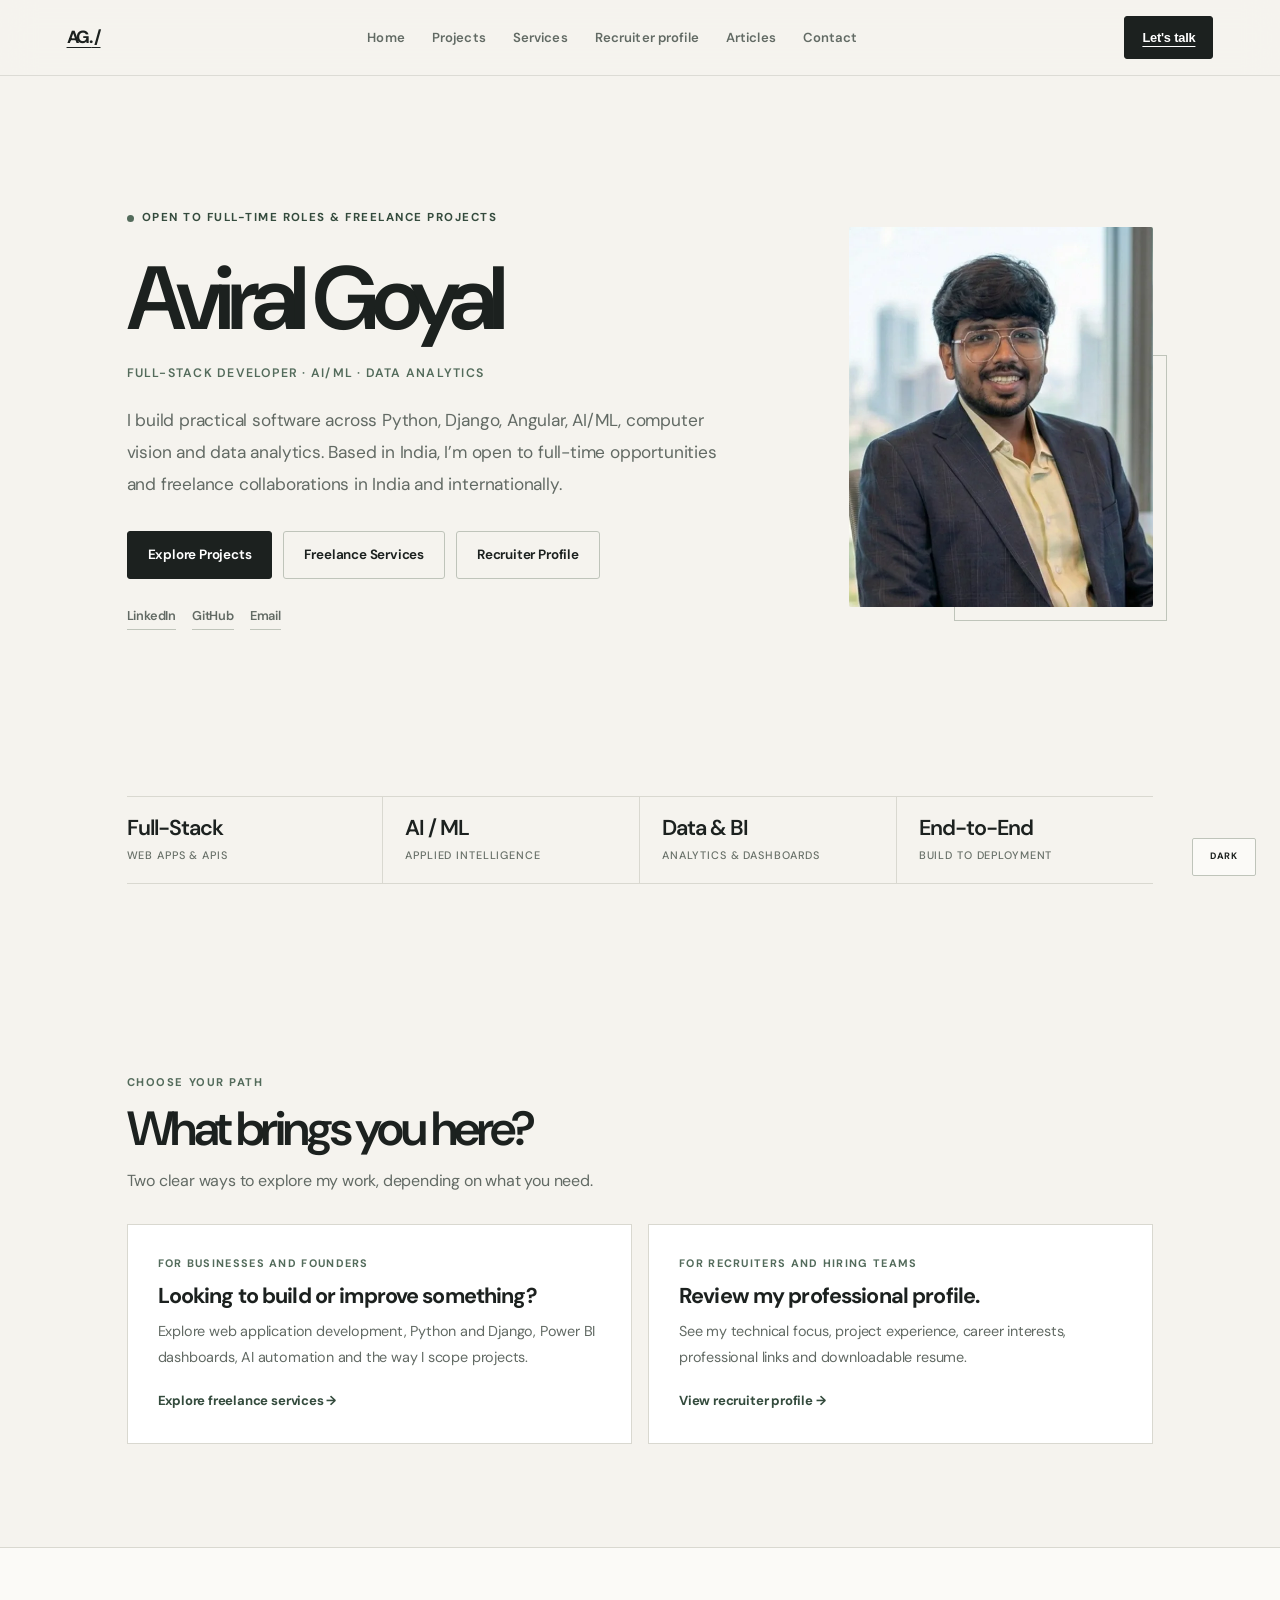
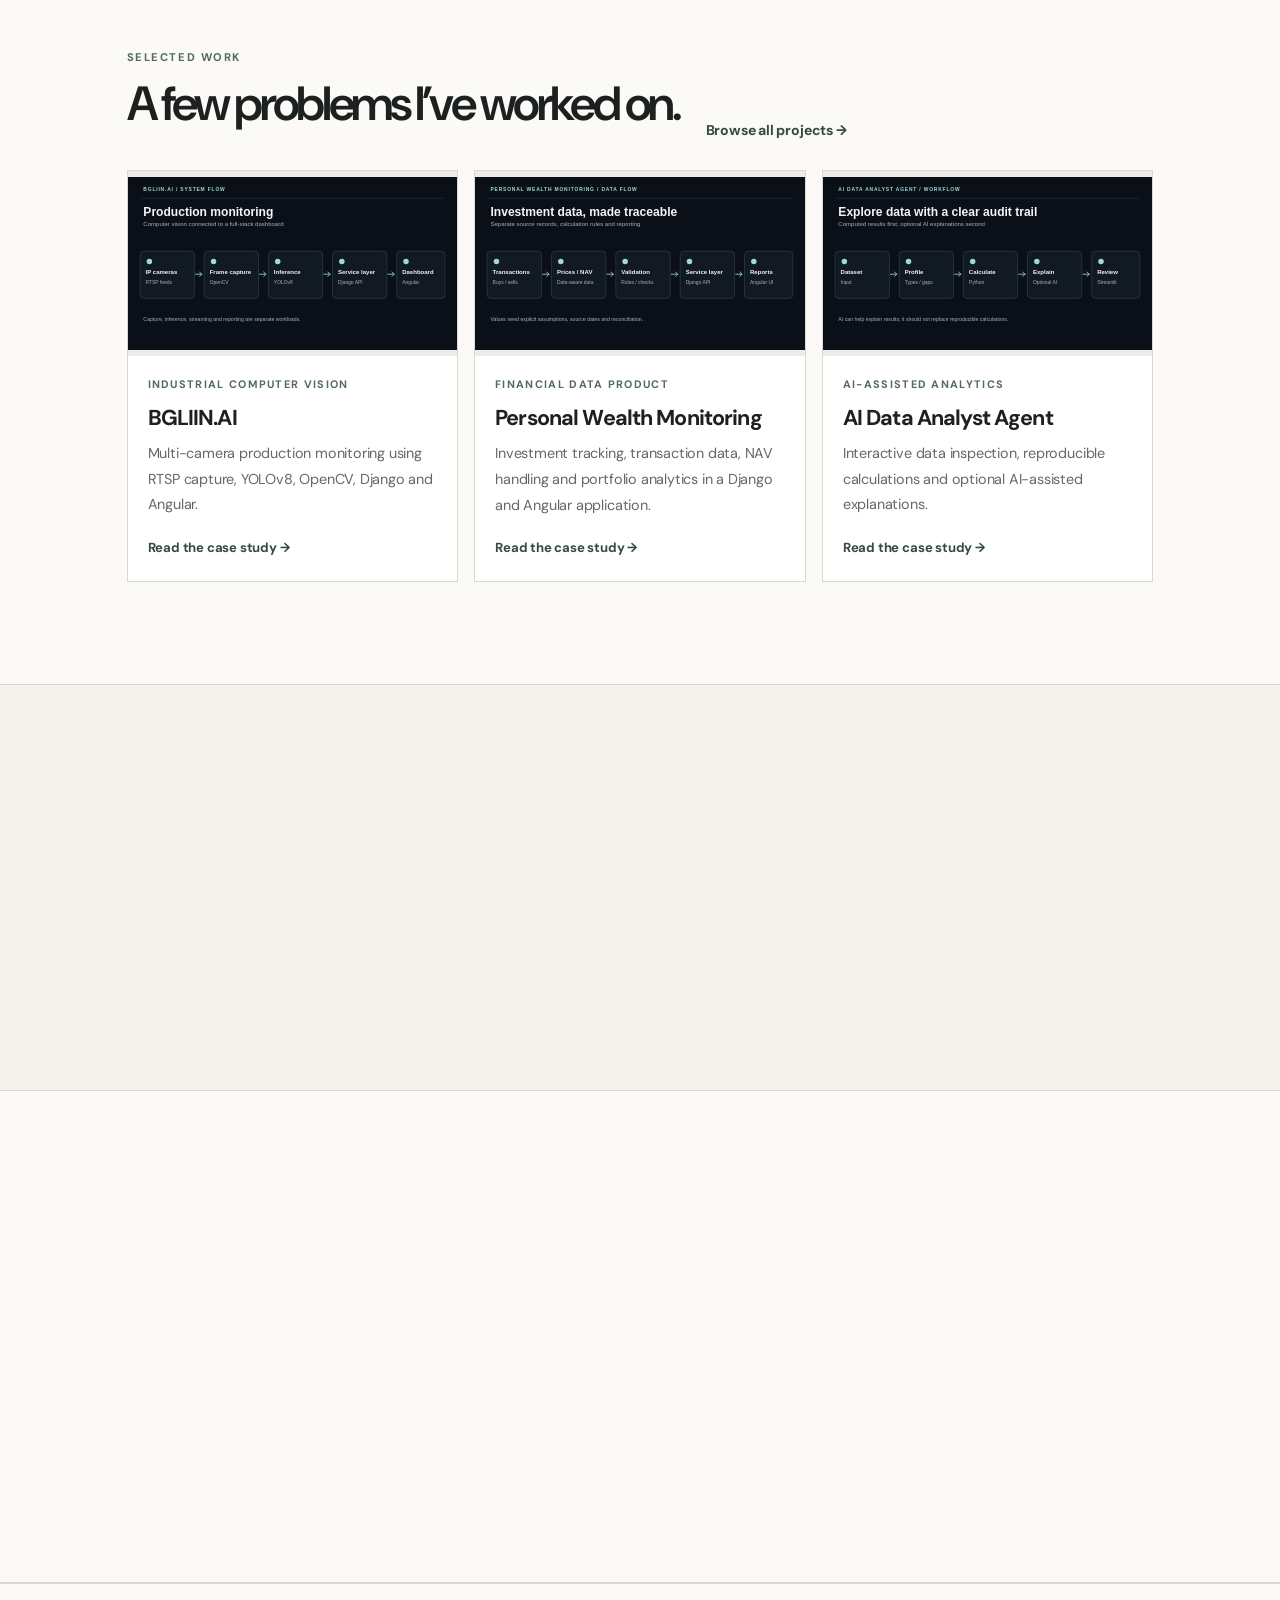
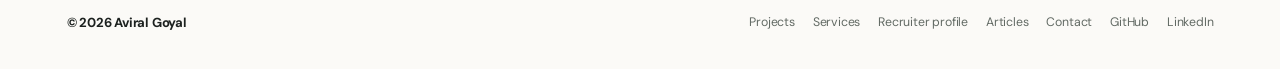
==== commit 68a0f928: "Updates" ====
--- a/index.html
+++ b/index.html
@@ -335,17 +335,25 @@
 const menuToggle = document.getElementById("menuToggle");
 const primaryNavigation = document.getElementById("primary-navigation");
 if (menuToggle && primaryNavigation) {
+  const closeMenu = () => {
+    primaryNavigation.classList.remove("is-open");
+    menuToggle.setAttribute("aria-expanded", "false");
+    menuToggle.setAttribute("aria-label", "Open navigation menu");
+  };
   menuToggle.addEventListener("click", () => {
     const expanded = menuToggle.getAttribute("aria-expanded") === "true";
     menuToggle.setAttribute("aria-expanded", String(!expanded));
     menuToggle.setAttribute("aria-label", expanded ? "Open navigation menu" : "Close navigation menu");
     primaryNavigation.classList.toggle("is-open", !expanded);
   });
-  primaryNavigation.querySelectorAll("a").forEach(link => link.addEventListener("click", () => {
-    primaryNavigation.classList.remove("is-open");
-    menuToggle.setAttribute("aria-expanded", "false");
-    menuToggle.setAttribute("aria-label", "Open navigation menu");
-  }));
+  primaryNavigation.querySelectorAll("a").forEach(link => link.addEventListener("click", closeMenu));
+  // Close the open mobile menu on Escape and return focus to the toggle.
+  document.addEventListener("keydown", event => {
+    if (event.key === "Escape" && primaryNavigation.classList.contains("is-open")) {
+      closeMenu();
+      menuToggle.focus();
+    }
+  });
 }
 
 function trackPortfolioEvent(eventName, parameters = {}) {
--- a/editorial.css
+++ b/editorial.css
@@ -7,7 +7,7 @@
   --surface-strong: #ffffff;
   --ink: #1c211f;
   --muted: #626a64;
-  --subtle: #858c85;
+  --subtle: #687068;
   --line: #d9d8d0;
   --line-strong: #bfc4ba;
   --accent: #536b5b;
@@ -220,10 +220,15 @@
 }
 .project-card:hover { transform:none; border-color:var(--accent); }
 .project-img-wrap {
-  aspect-ratio:16/9; height:auto; overflow:hidden; background:var(--bg-soft);
+  position:relative; display:block; width:100%; min-width:0; min-height:0;
+  aspect-ratio:1200/630; height:auto; overflow:hidden; background:var(--bg-soft);
   border:1px solid var(--line); border-bottom:0;
 }
-.project-preview { transition:transform .55s cubic-bezier(.2,.7,.2,1); }
+.project-preview {
+  position:absolute; inset:0; display:block; width:100%; height:100%; max-width:100%;
+  object-fit:contain; object-position:center;
+  transition:transform .55s cubic-bezier(.2,.7,.2,1);
+}
 .project-card:hover .project-preview { transform:scale(1.025); }
 .project-body { padding:19px 0 0; }
 .project-title { color:var(--ink); font:600 1.35rem/1.2 var(--sans); letter-spacing:-.045em; }
--- a/home-index.css
+++ b/home-index.css
@@ -86,15 +86,22 @@
   background: var(--surface-strong);
 }
 .home-work-image-link {
+  position: relative;
   display: block;
+  min-width: 0;
+  aspect-ratio: 16 / 9;
   overflow: hidden;
   background: var(--bg-soft);
 }
 .home-work-image-link img {
+  position: absolute;
+  inset: 0;
   display: block;
   width: 100%;
-  aspect-ratio: 16 / 9;
-  object-fit: cover;
+  height: 100%;
+  max-width: 100%;
+  object-fit: contain;
+  object-position: center;
 }
 .home-work-body { padding: 20px; }
 .home-work-body h3 a { color: inherit; text-decoration: none; }
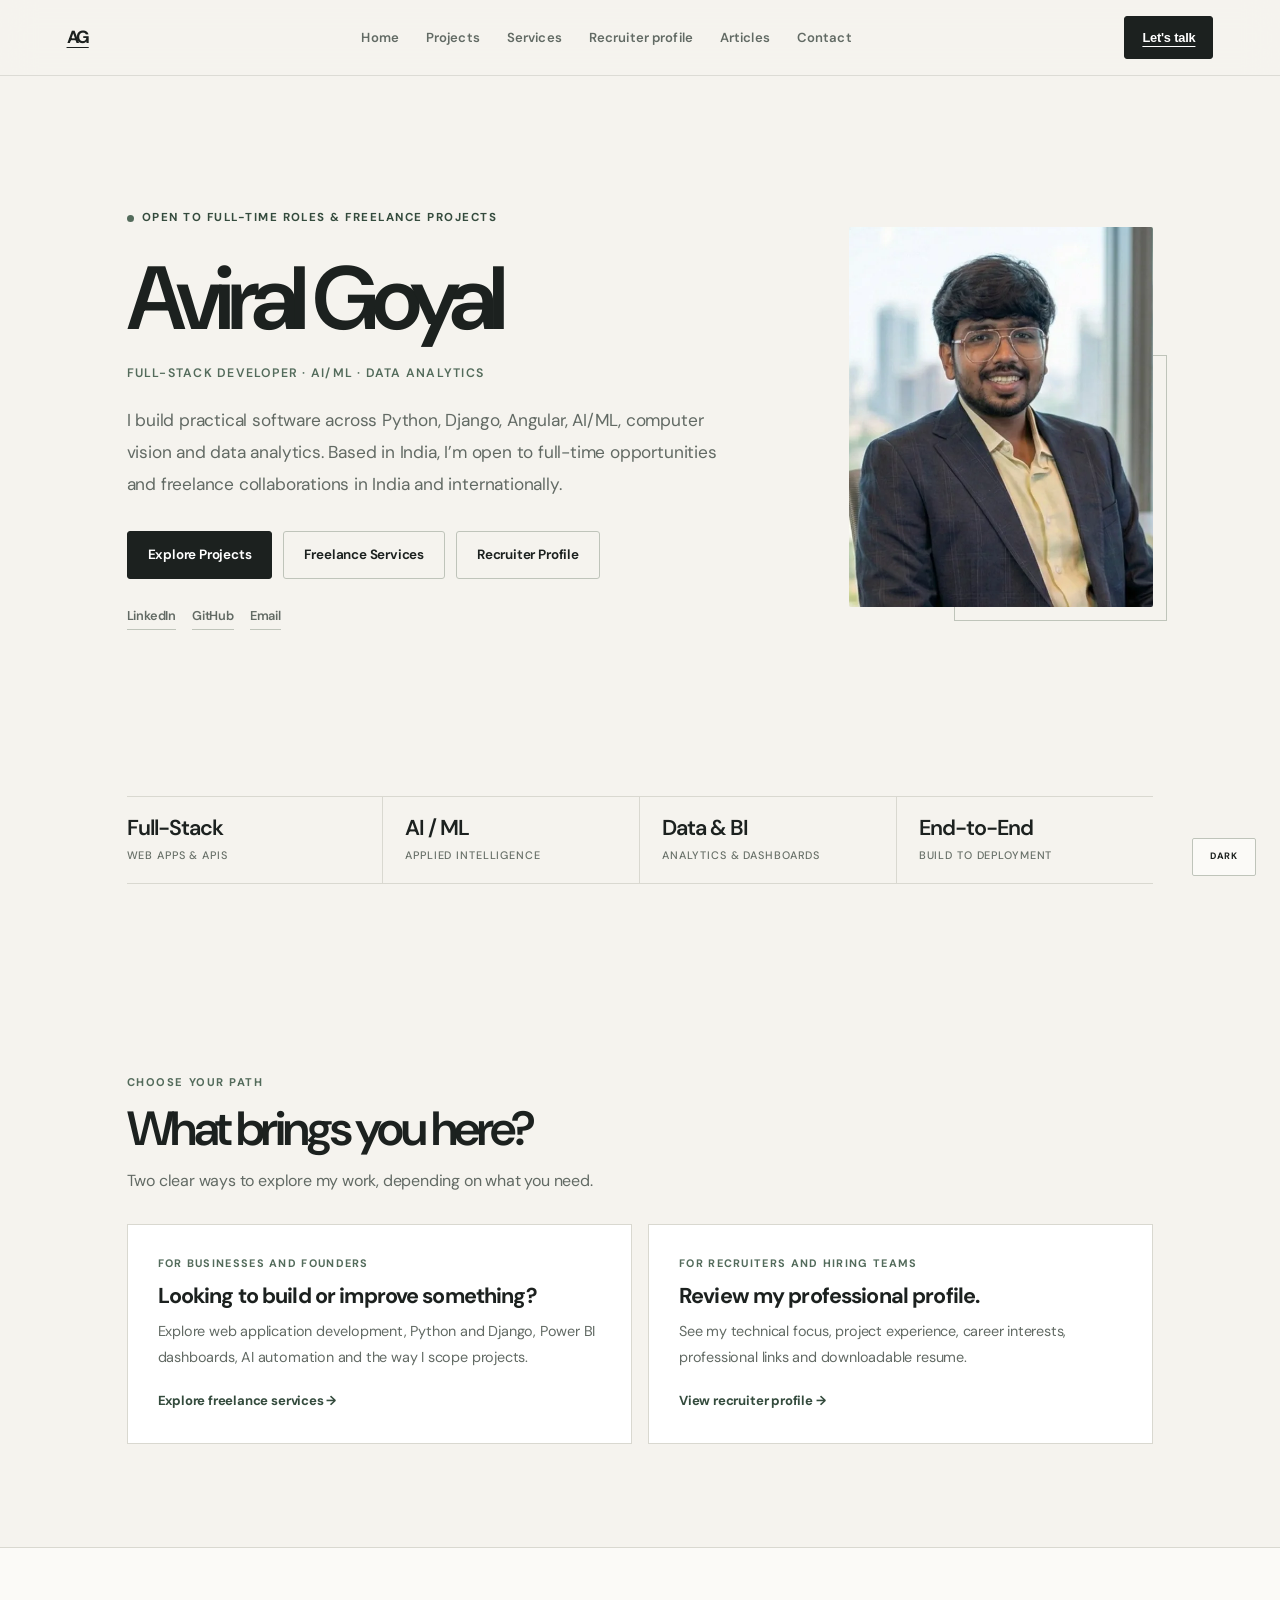
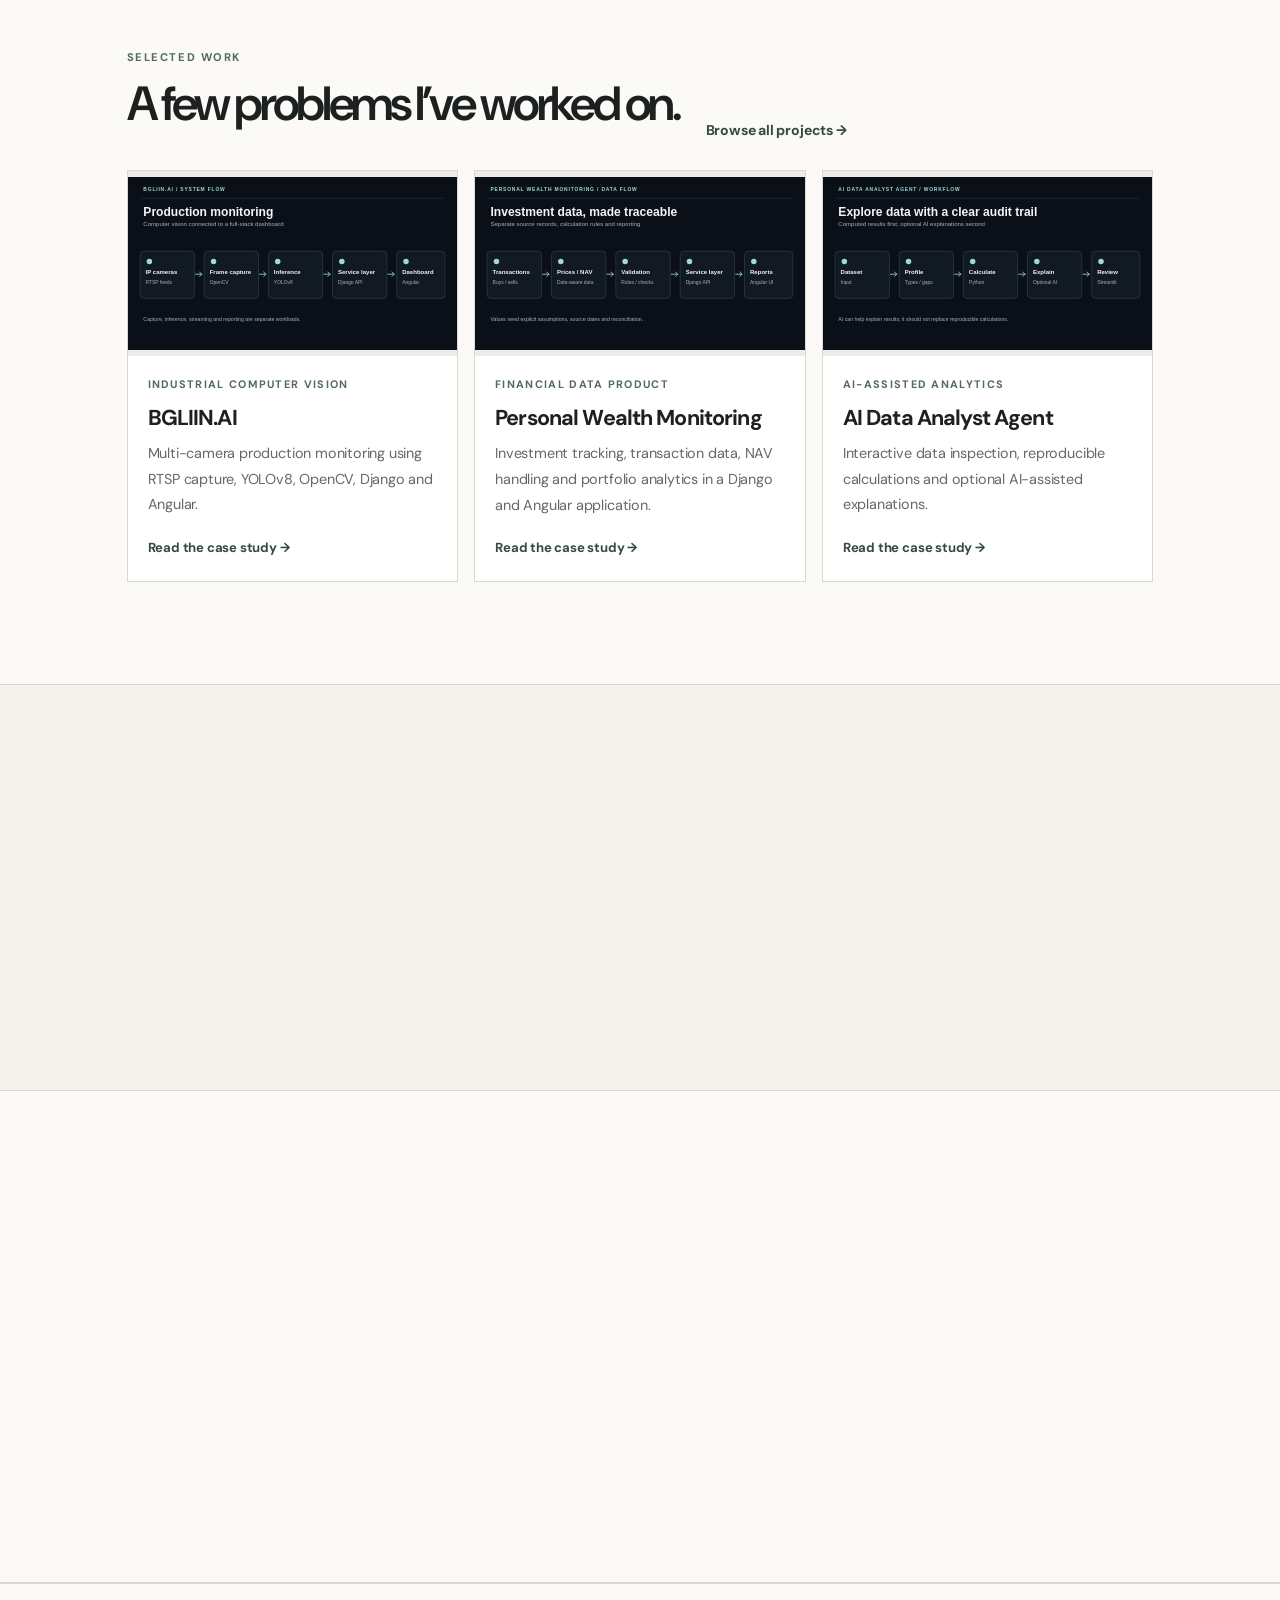
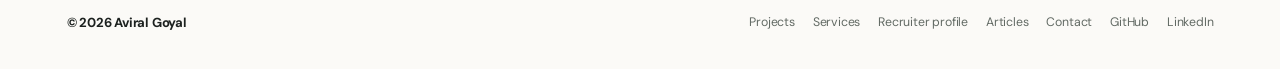
==== commit 1e822b23: "SEO" ====
--- a/index.html
+++ b/index.html
@@ -143,7 +143,7 @@
 </script>
 <a class="skip-link" href="#main-content">Skip to content</a>
 <nav id="navbar" aria-label="Primary">
-  <a class="nav-logo" href="/" aria-label="Aviral Goyal home">AG.</a>
+  <a class="nav-logo" href="/" aria-label="Aviral Goyal home">AG</a>
   <ul class="nav-links" id="primary-navigation">
     <li><a href="/" aria-current="page">Home</a></li>
     <li><a href="/projects/">Projects</a></li>
--- a/editorial.css
+++ b/editorial.css
@@ -39,7 +39,7 @@
   color:var(--ink); -webkit-text-fill-color:var(--ink); background:none;
   font:700 1.1rem/1 var(--sans); letter-spacing:-.08em;
 }
-.nav-logo::after { content:" /"; color:var(--accent); }
+.nav-logo::after { content:""; color:var(--accent); }
 .nav-links { gap:clamp(1rem,2.1vw,2rem); }
 .nav-links a {
   color:var(--muted); font-size:.82rem; font-weight:600; letter-spacing:.01em;
@@ -419,3 +419,26 @@
 /* Defer rendering of below-the-fold homepage sections where supported. */
 .service-detail-link { margin-top: 20px; }
 .service-detail-link a { color: var(--accent-strong); font-size: .86rem; font-weight: 650; }
+
+/* Print: ink-friendly document — remap to light tokens, drop navigation and floating controls. */
+@media print {
+  :root, body.dark {
+    --bg: #fff; --bg-soft: #fff; --surface: #fff; --surface-strong: #fff;
+    --ink: #000; --muted: #333; --subtle: #555; --line: #bbb; --line-strong: #999;
+    --accent: #333; --accent-strong: #000; --accent-wash: #eee;
+  }
+  body { background: #fff !important; color: #000 !important; }
+  nav, .audience-nav, .mode-toggle, .to-top, .skip-link, .menu-toggle, .contact-copy { display: none !important; }
+  a { color: #000 !important; }
+  .btn-primary, .nav-cta, .form-submit, .audience-nav-cta {
+    background: #fff !important; color: #000 !important; border: 1px solid #000 !important; box-shadow: none !important;
+  }
+  section, .audience-section, .audience-hero, .home-section {
+    background: #fff !important; border: 0 !important; padding-block: 10px !important;
+  }
+  .audience-card, .audience-project, .contact-form,
+  .home-pathway-card, .home-work-card, .audience-step {
+    border-color: #bbb !important; box-shadow: none !important; break-inside: avoid;
+  }
+  .audience-hero-grid, .audience-split { break-inside: avoid; }
+}
